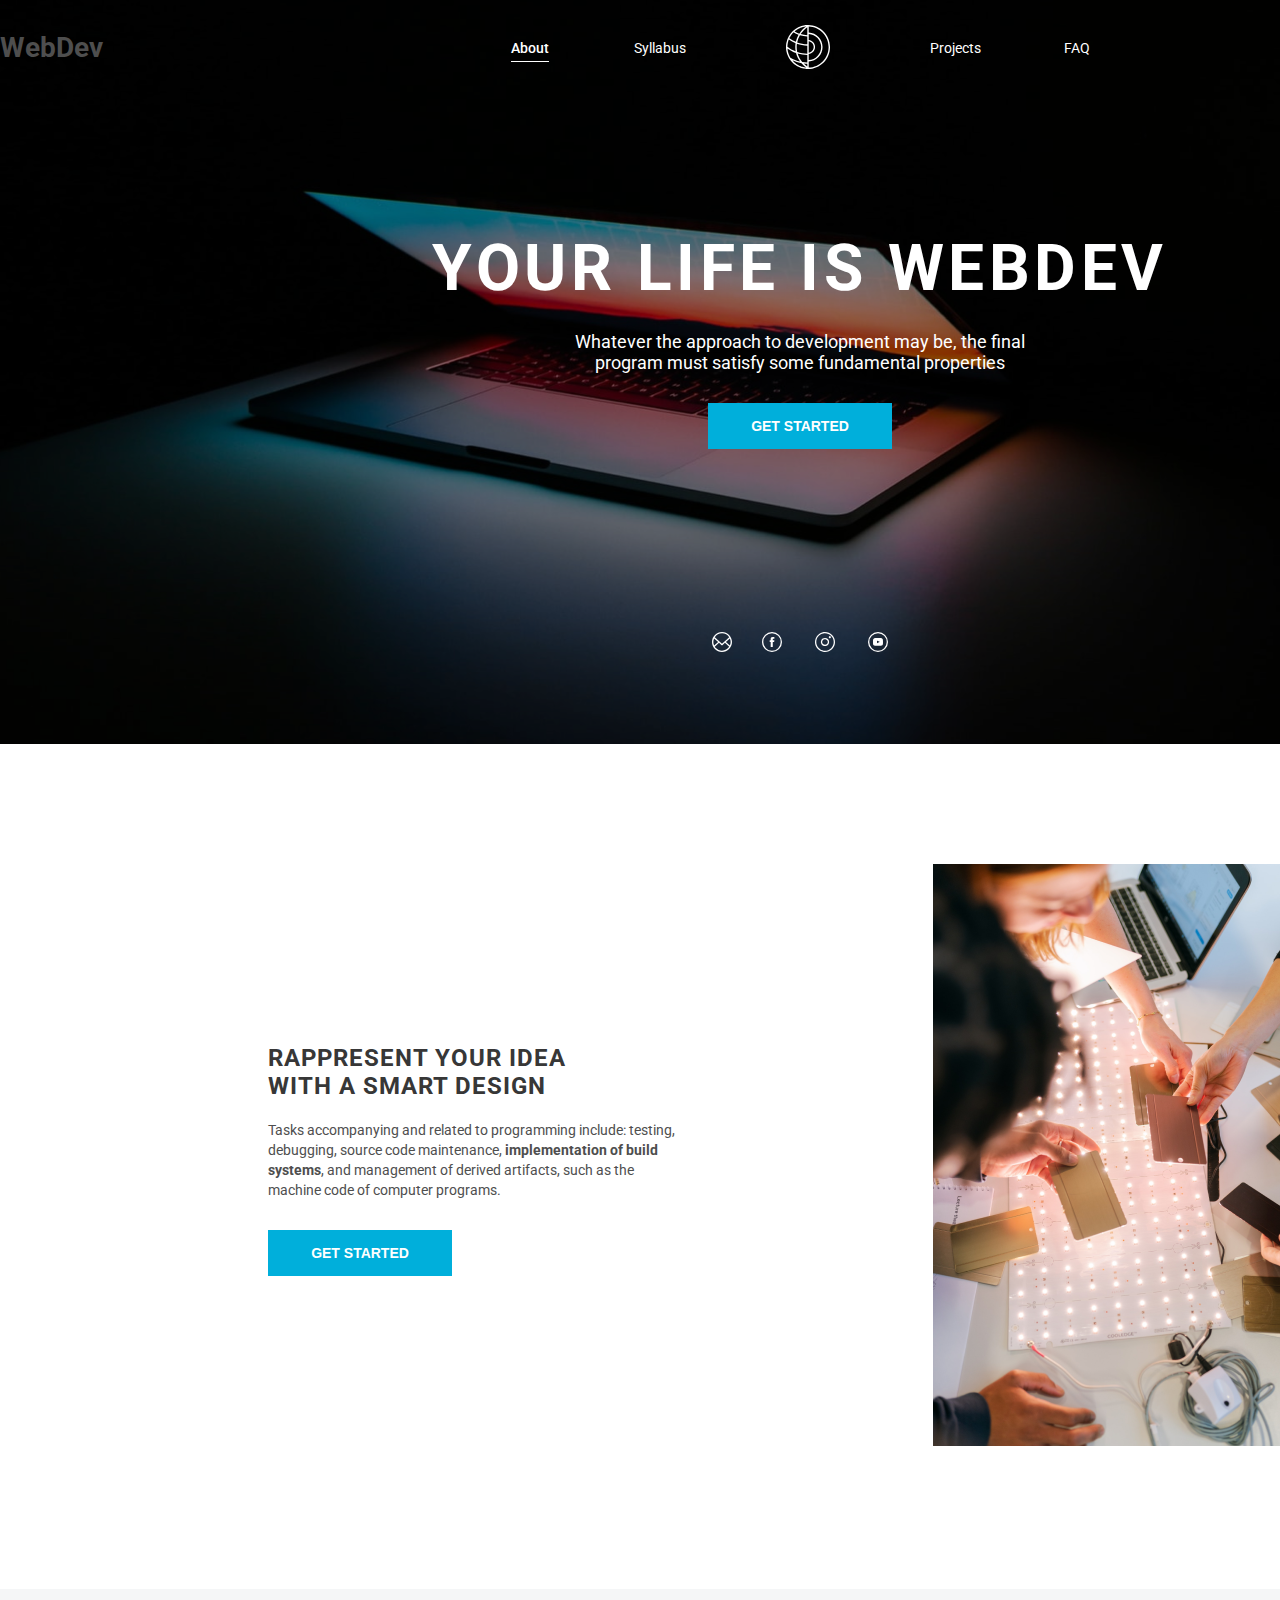
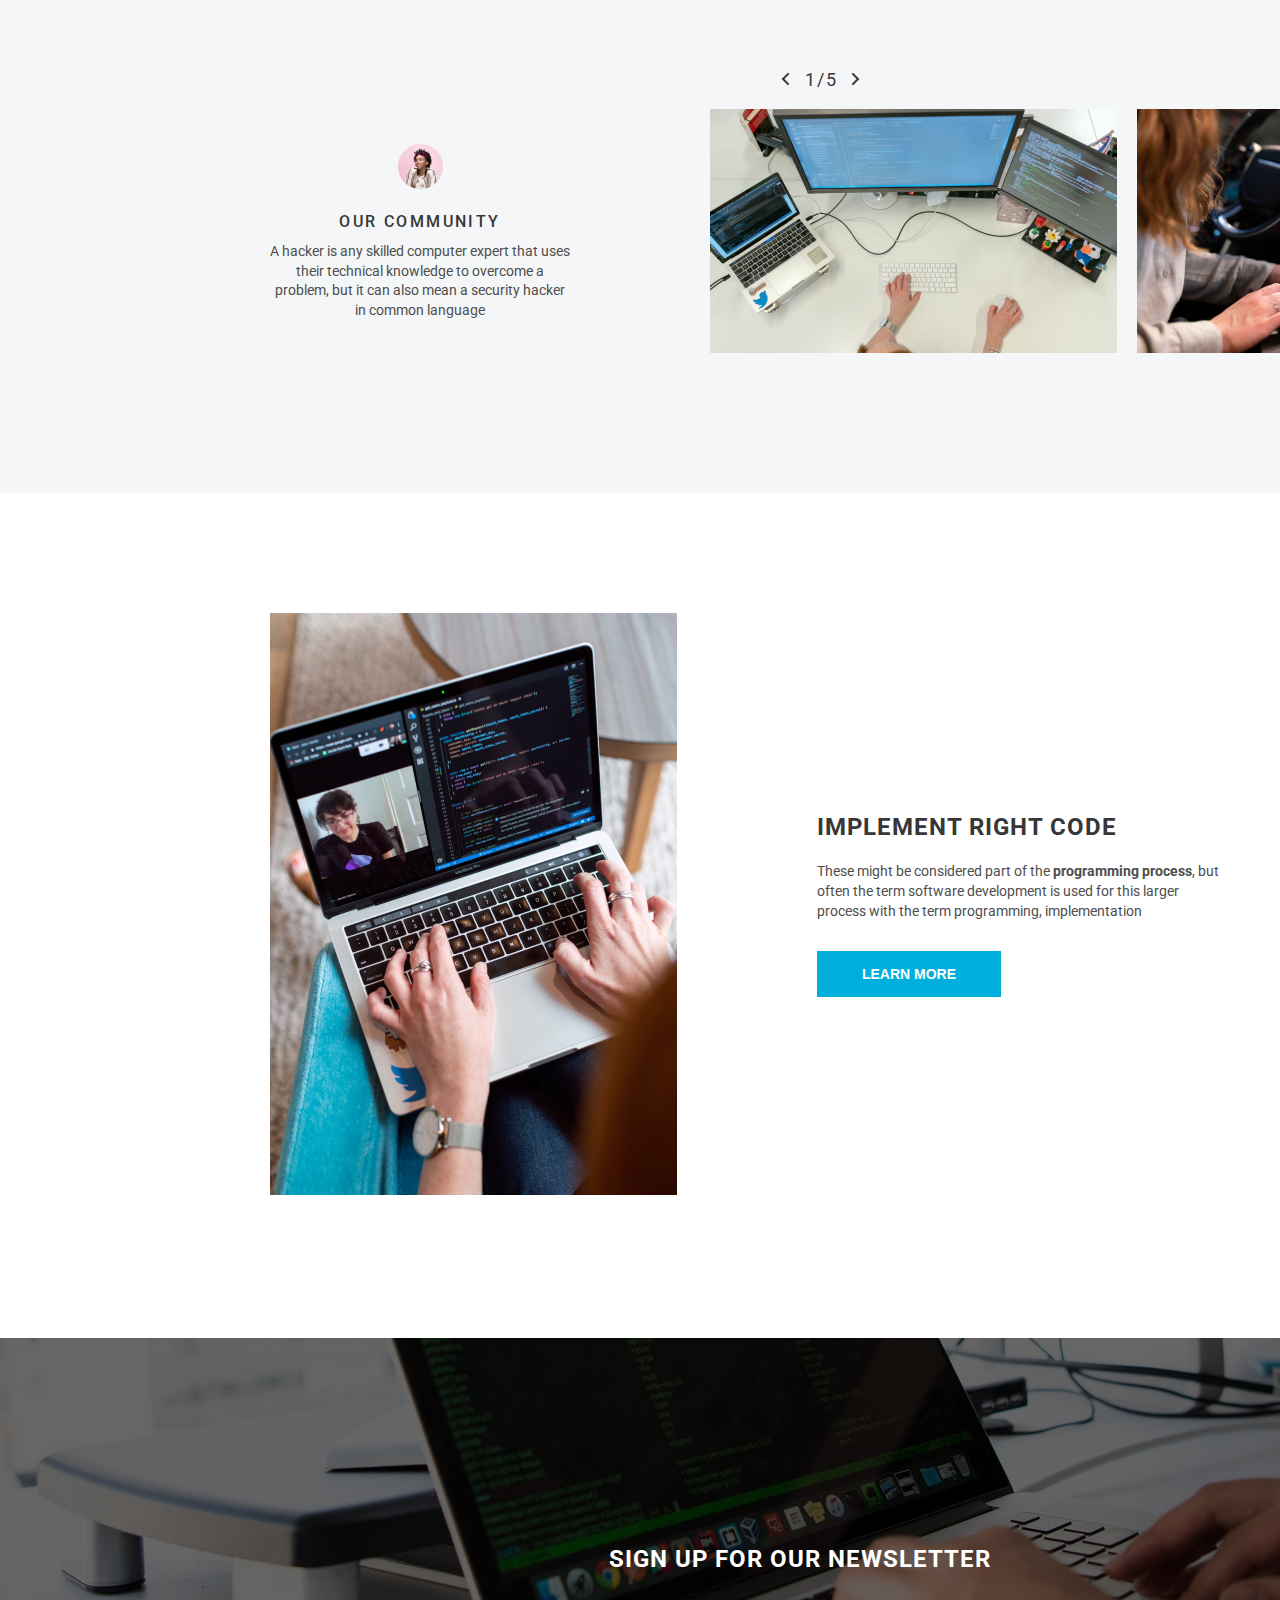
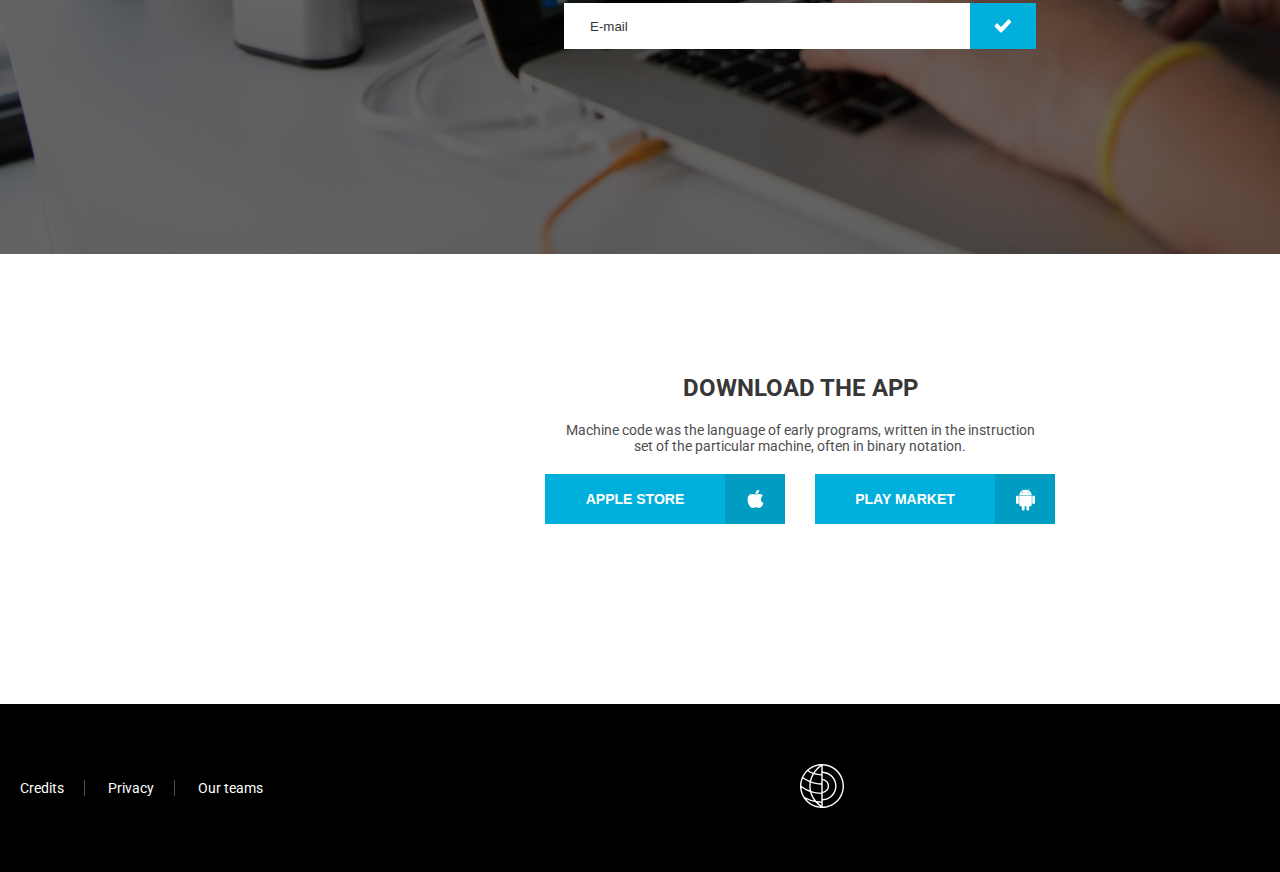
==== index.html @ 20067488 "first commit" ====
<!DOCTYPE html>
<html lang="en">
<head>
    <meta charset="UTF-8">
    <meta name="viewport" content="width=device-width, initial-scale=1.0">
    <link rel="stylesheet" href="style.css">
    <link href="https://fonts.googleapis.com/css2?family=Roboto:wght@400;500;700&display=swap" rel="stylesheet">
    <title>Your life is WebDev</title>
</head>
<body>
    <div class="firstBlock">
        <div class="container">               
        <header class="header">
            <h1 class="webdev">WebDev</h1>
            <nav class="header_nav">
                     <a class="header_nav-active" href="#">About</a>
                     <a href="#">Syllabus</a>
                      <svg class="logo" width="44" height="45" viewBox="0 0 44 45" fill="none" xmlns="http://www.w3.org/2000/svg">
                        <path id="logo" d="M22.1556 0.000771469L21.9974 0C21.2417 0 20.493 0.0393656 19.7566 0.114239C19.4147 0.148974 19.0758 0.193745 18.74 0.243918C18.7184 0.246234 18.6953 0.248549 18.6736 0.252409C9.63014 1.62947 2.38283 8.53482 0.487836 17.4008C0.483977 17.4193 0.478575 17.4371 0.475487 17.4548C0.414507 17.7443 0.362019 18.0368 0.311846 18.3301C0.299495 18.4042 0.284057 18.4776 0.272479 18.5532C0.233112 18.7995 0.202237 19.0488 0.172133 19.2981C0.156695 19.4208 0.138169 19.542 0.125047 19.6655C0.10189 19.8801 0.0872247 20.0978 0.0710149 20.3139C0.0586646 20.4722 0.043998 20.6296 0.0347353 20.7879C0.0231569 20.9855 0.0208415 21.1846 0.0154382 21.3822C0.0115788 21.5366 0.00154379 21.6902 0 21.8453C0 21.87 0.00154441 21.8947 0.00154441 21.921C0.00154441 21.9472 0 21.9743 0 22.0013C0 22.0707 0.00694721 22.1379 0.00771911 22.2074C0.0108067 22.5972 0.0239299 22.9847 0.0486305 23.3698C0.0571214 23.5011 0.0648402 23.6323 0.0756467 23.7627C0.10961 24.1888 0.153608 24.6134 0.212272 25.0325C0.216903 25.0695 0.219991 25.1074 0.225394 25.1452C0.291777 25.6083 0.376684 26.0653 0.470855 26.5192C0.492468 26.6203 0.516396 26.7199 0.538781 26.8202C0.62369 27.2015 0.719405 27.579 0.825154 27.9533C0.846767 28.0321 0.866836 28.11 0.889221 28.1872C1.02353 28.6419 1.16865 29.0896 1.32997 29.5303C1.33769 29.5512 1.34618 29.5712 1.35313 29.5921C1.50751 30.0104 1.67655 30.4211 1.85486 30.8271C1.88419 30.8943 1.91352 30.9622 1.9444 31.0286C2.33266 31.8877 2.77341 32.7182 3.26511 33.5156C3.27514 33.5318 3.28286 33.548 3.29213 33.5642C3.29135 33.5882 3.2983 33.6129 3.29676 33.6383C3.32377 33.6792 3.35156 33.7186 3.37549 33.7618C3.39865 33.7765 3.42335 33.7888 3.4465 33.8027C4.17749 34.9475 5.01113 36.0212 5.93509 37.0092C5.94126 37.0161 5.94744 37.0223 5.95361 37.0285C6.87217 38.0096 7.88026 38.9088 8.96477 39.7093C8.98098 39.7216 8.99642 39.7317 9.01262 39.744C9.34608 39.9879 9.68726 40.2234 10.0346 40.4503C10.0748 40.4758 10.1133 40.5012 10.1527 40.5267C10.8968 41.0037 11.6695 41.4406 12.4707 41.8273C12.4861 41.8351 12.5008 41.8412 12.5162 41.8482C12.8806 42.0234 13.2503 42.1863 13.6255 42.3414C13.7096 42.3762 13.7945 42.4094 13.8779 42.4433C14.2052 42.5738 14.5371 42.6957 14.8713 42.8115C14.9516 42.8401 15.0318 42.8694 15.1137 42.8956C15.9296 43.1658 16.7663 43.3881 17.62 43.561C17.7304 43.5834 17.8408 43.6027 17.9519 43.6228C18.2692 43.6814 18.588 43.7347 18.9106 43.7802C19.0403 43.798 19.17 43.8173 19.3004 43.8327C19.6447 43.8752 19.9913 43.9084 20.3394 43.9346C20.4305 43.9416 20.5208 43.9516 20.6119 43.957C21.0202 43.9825 21.4316 43.9995 21.8453 44.0025L22.0036 44.0033C34.0467 44.0033 43.9138 34.2041 43.9995 22.1587C44.0844 10.0253 34.2859 0.0872235 22.1556 0.000771469ZM20.0654 42.4997C19.7612 42.4711 19.4594 42.4348 19.1592 42.3931C19.119 42.3877 19.0797 42.3823 19.0403 42.3769C18.7393 42.3337 18.4413 42.2828 18.1449 42.2272C18.1078 42.2195 18.07 42.2133 18.0322 42.2063C17.735 42.1477 17.4402 42.0828 17.1476 42.0111C17.1129 42.0026 17.0774 41.9948 17.0411 41.9864C16.747 41.913 16.4568 41.8343 16.1673 41.7478C16.1357 41.7378 16.1025 41.7293 16.0708 41.7201C15.7806 41.6321 15.4934 41.5387 15.2078 41.4383C15.1785 41.4275 15.1484 41.4182 15.1191 41.4074C14.8327 41.3048 14.5494 41.1975 14.2684 41.0832C14.2422 41.0717 14.216 41.0616 14.1889 41.0508C13.9064 40.935 13.627 40.8115 13.3514 40.6834C13.3283 40.6726 13.3036 40.6626 13.2804 40.651C13.0025 40.5205 12.7277 40.3839 12.4576 40.2419C12.4375 40.2311 12.4167 40.221 12.3974 40.211C12.1241 40.0659 11.8555 39.9154 11.59 39.7594C11.573 39.7486 11.5545 39.7394 11.5367 39.7278C11.2704 39.5703 11.008 39.4067 10.7494 39.2369C10.7332 39.2261 10.7177 39.2176 10.7015 39.2068C10.4429 39.0354 10.1867 38.8586 9.93504 38.6757C9.92192 38.6657 9.90879 38.6572 9.89567 38.6471C9.64326 38.4634 9.39626 38.2736 9.15234 38.079C9.13922 38.069 9.12841 38.0597 9.11606 38.0505C8.87291 37.8544 8.63363 37.6529 8.39974 37.4469C8.38739 37.436 8.37658 37.4276 8.36501 37.4167C8.13189 37.2099 7.90264 36.9984 7.67957 36.7815C7.66722 36.7699 7.65641 36.7599 7.64406 36.7483C7.42252 36.5322 7.20485 36.3099 6.99181 36.0837C6.97946 36.0713 6.96865 36.0582 6.95553 36.0459C6.74635 35.8205 6.54025 35.5905 6.33956 35.3558C6.33261 35.3473 6.32566 35.3396 6.31949 35.3319C9.18476 36.6973 12.2739 37.7008 15.5212 38.2789C16.8558 39.8088 18.3834 41.2268 20.1032 42.5028C20.0908 42.502 20.0785 42.5012 20.0654 42.4997ZM4.40983 32.6951C4.0069 32.0351 3.63948 31.3504 3.31219 30.6442C3.2929 30.6032 3.27514 30.5616 3.25662 30.5199C3.11382 30.2088 2.98028 29.8923 2.85292 29.5712C2.82822 29.5087 2.80429 29.4446 2.77882 29.3813C2.65686 29.0633 2.54107 28.7422 2.43532 28.4165C2.42066 28.3709 2.40522 28.3262 2.38978 28.2799C1.89654 26.7392 1.57775 25.1197 1.46197 23.4455C1.46119 23.4385 1.46119 23.4316 1.46042 23.4254C4.04781 25.3088 6.93006 26.8488 10.0315 27.9665C10.8181 31.0409 12.2083 33.9448 14.1449 36.5692C10.6714 35.7796 7.40863 34.4766 4.44765 32.7561C4.4353 32.7344 4.42295 32.7151 4.40983 32.6951ZM1.81086 17.9542C1.85872 17.718 1.91198 17.4841 1.96678 17.251C1.98685 17.1684 2.00538 17.0843 2.02545 17.0025C2.07639 16.801 2.13197 16.6011 2.18755 16.4027C2.22074 16.2877 2.25316 16.1727 2.28866 16.0585C2.34038 15.884 2.39596 15.7119 2.4523 15.5398C2.50016 15.397 2.54956 15.2549 2.59974 15.1129C2.65145 14.967 2.70471 14.8219 2.75952 14.6775C2.77727 14.6289 2.79888 14.5818 2.81664 14.534C4.883 16.0322 7.15005 17.2943 9.57379 18.2792C9.38313 19.5011 9.2743 20.7423 9.2743 22.0013C9.2743 23.4679 9.41633 24.9129 9.67491 26.3293C6.66607 25.1521 3.88571 23.5597 1.41411 21.6277C1.43572 20.3973 1.56772 19.1947 1.79697 18.026C1.8016 18.0021 1.80546 17.9782 1.81086 17.9542ZM3.45268 13.0712C3.65106 12.6614 3.86719 12.26 4.09103 11.8655C4.18057 11.7073 4.27089 11.5498 4.36506 11.3947C4.58505 11.0304 4.81584 10.6737 5.05667 10.3248C5.174 10.1543 5.29673 9.98675 5.41946 9.8208C5.66184 9.4912 5.91116 9.167 6.17283 8.85362C6.31023 8.68843 6.45226 8.53019 6.59428 8.37041C6.80347 8.13421 7.01728 7.90419 7.2365 7.67879C7.33762 7.57459 7.43642 7.46961 7.53908 7.36849C9.09367 8.36809 10.7702 9.211 12.5409 9.87483C11.2766 12.0701 10.3696 14.4213 9.83546 16.8697C7.51824 15.9033 5.35462 14.6714 3.38707 13.214C3.41022 13.1662 3.42952 13.1176 3.45268 13.0712ZM8.83432 6.19213C9.09985 5.97136 9.36924 5.75523 9.64712 5.54682C9.80613 5.42641 9.96977 5.3114 10.1326 5.19561C10.3704 5.02734 10.6097 4.8637 10.8551 4.70469C10.9979 4.61283 11.1407 4.51943 11.2858 4.43067C11.6332 4.2184 11.9852 4.01539 12.3457 3.82319C12.4699 3.7568 12.5973 3.69428 12.7223 3.63021C13.0481 3.46503 13.3777 3.30756 13.7127 3.15936C13.7991 3.12076 13.8848 3.07908 13.972 3.0428C14.3912 2.8645 14.818 2.7024 15.2503 2.55111C15.3421 2.51869 15.4348 2.48781 15.5282 2.45693C16.4606 2.14741 17.4216 1.89963 18.4081 1.72595C18.4537 1.71823 18.4984 1.70974 18.5447 1.70202C19.0588 1.6148 19.5791 1.54379 20.1047 1.49593C17.3352 3.55225 15.045 5.97059 13.2959 8.64675C11.6425 8.04853 10.0786 7.28435 8.6205 6.37738C8.69229 6.31563 8.76253 6.25311 8.83432 6.19213ZM22.7292 16.3688C25.5188 16.7292 27.6824 19.1144 27.6824 21.9997C27.6824 24.8851 25.5188 27.2702 22.7292 27.6307V16.3688ZM16.2522 36.976C14.1156 34.428 12.5618 31.5619 11.644 28.5052C14.6953 29.4392 17.9365 29.9657 21.2981 30.0313V37.4345C19.5814 37.4005 17.8963 37.2462 16.2522 36.976ZM21.2981 38.8393V41.6243C20.0067 40.6942 18.8211 39.6838 17.7474 38.6031C18.9145 38.7382 20.0986 38.817 21.2981 38.8393ZM11.2226 26.8897C10.8698 25.2973 10.6791 23.6639 10.6791 22.0005C10.6791 20.916 10.7617 19.8446 10.9138 18.7887C14.1565 19.9419 17.6517 20.6018 21.2981 20.6775V28.6272C17.7713 28.5554 14.385 27.9487 11.2226 26.8897ZM11.1585 17.3846C11.6733 14.913 12.6027 12.5479 13.9041 10.3465C16.2391 11.079 18.7223 11.5012 21.2981 11.5676V19.2726C17.7319 19.1962 14.3186 18.5347 11.1585 17.3846ZM14.6845 9.11143C16.3912 6.58425 18.6157 4.30485 21.2973 2.37357V10.1504C19.0009 10.0879 16.781 9.73512 14.6845 9.11143ZM22.7292 29.0487C26.2953 28.6828 29.0865 25.6608 29.0865 21.9997C29.0865 18.3386 26.2953 15.3167 22.7292 14.9508V8.88835C29.6415 9.27044 35.1528 14.994 35.1528 22.0005C35.1528 29.0062 29.6415 34.7298 22.7292 35.1119V29.0487ZM22.7292 42.5769V36.5129C30.4157 36.1292 36.5569 29.7796 36.5569 22.0005C36.5569 14.2198 30.4157 7.86945 22.7292 7.48582V1.42337C33.8136 1.81318 42.6733 10.9848 42.5946 22.1456C42.5166 33.1775 33.6715 42.1917 22.7292 42.5769Z" fill="white"/>
                        </svg>
                     <a href="#">Projects</a>
                     <a href="#">FAQ</a>               
            </nav>
        </header>
        <div class="yourLife">
            <h1 class="moto">your life is WebDev</h1>
            <p class="moto_text">Whatever the approach to development may be, the final program must satisfy some fundamental properties</p>
            <button class="main_btn">get started</button>
            <div class="socials">
                <a href="#"><svg width="20" height="20" viewBox="0 0 20 20"  xmlns="http://www.w3.org/2000/svg">
                    <path id="mail" d="M9.99781 0C4.51913 0 0.035774 4.45778 0.000227016 9.93778C-0.0175465 12.6089 1.00887 15.1289 2.88397 17.0267C4.75908 18.9289 7.26514 19.9822 9.9356 20C9.9356 20 9.99781 20 10.0023 20C15.4809 20 19.9643 15.5422 19.9998 10.0622C20.0309 4.55111 15.5742 0.0355556 9.99781 0ZM17.8537 13.6089L13.8858 10L17.8581 6.39111C18.3736 7.50667 18.6579 8.74667 18.6491 10.0533C18.6402 11.32 18.3558 12.5244 17.8537 13.6089ZM10.0511 1.34667C13.0415 1.36444 15.672 2.90667 17.2138 5.23111L9.99781 11.7911L7.50064 9.52L2.79066 5.24C4.3414 2.89778 7.01187 1.34667 10.0511 1.34667ZM2.14193 6.39111L6.10986 10L2.13304 13.6133C1.60873 12.48 1.33768 11.2311 1.34657 9.94667C1.35546 8.68 1.63983 7.47556 2.14193 6.39111ZM9.99781 18.6533H9.94005C7.62949 18.64 5.46557 17.7244 3.8393 16.08C3.4394 15.6756 3.08393 15.2356 2.77289 14.7689L7.06519 10.8711L9.56236 13.1378C9.68678 13.2489 9.84229 13.3067 9.99781 13.3067C10.1533 13.3067 10.3088 13.2489 10.4333 13.1378L12.9304 10.8711L17.2138 14.7644C15.6587 17.1022 13.0015 18.6533 9.99781 18.6533Z" fill="white"/>
                    </svg>                    
                <a href="#"><svg  width="20" height="20" viewBox="0 0 20 20" fill="none" xmlns="http://www.w3.org/2000/svg">
                    <path id ="facebook" d="M8.6955 6.937V8.314H7.6875V9.997H8.6955V15H10.7675V9.997H12.1575C12.1575 9.997 12.2885 9.19 12.3515 8.307H10.7755V7.157C10.7755 6.984 11.0015 6.753 11.2255 6.753H12.3535V5H10.8185C8.6445 5 8.6955 6.685 8.6955 6.937Z" fill="white"/>
                    <circle cx="10" cy="10" r="9.35" stroke="white" stroke-width="1.3"/>
                    </svg></a>
                <a href="#"><svg width="20" height="20" viewBox="0 0 20 20" fill="none" xmlns="http://www.w3.org/2000/svg">
                    <path id="instagram" d="M15.5787 4.42128C15.7785 4.62103 15.8907 4.89196 15.8907 5.17447C15.8907 5.45697 15.7785 5.7279 15.5787 5.92766C15.379 6.12742 15.108 6.23964 14.8255 6.23964C14.543 6.23964 14.2721 6.12742 14.0723 5.92766C14.0248 5.87675 13.9808 5.82273 13.9404 5.76596C13.9011 5.70726 13.8683 5.64448 13.8426 5.57872C13.8163 5.51559 13.7963 5.45003 13.783 5.38298C13.7767 5.31361 13.7767 5.24383 13.783 5.17447C13.7848 4.89258 13.8962 4.62246 14.0936 4.42128C14.1436 4.37274 14.1977 4.3286 14.2553 4.28936C14.3711 4.21159 14.5013 4.15804 14.6383 4.13191C14.8068 4.10123 14.9801 4.1115 15.1438 4.16185C15.3075 4.21221 15.4566 4.30119 15.5787 4.42128ZM14.1149 10C14.1149 10.8138 13.8736 11.6094 13.4214 12.2861C12.9693 12.9628 12.3266 13.4902 11.5747 13.8017C10.8228 14.1131 9.99544 14.1946 9.19723 14.0358C8.39902 13.877 7.66581 13.4851 7.09033 12.9097C6.51486 12.3342 6.12295 11.601 5.96418 10.8028C5.8054 10.0046 5.88689 9.17719 6.19834 8.4253C6.50978 7.6734 7.0372 7.03074 7.71389 6.57859C8.39058 6.12644 9.18615 5.8851 10 5.8851C11.091 5.88623 12.137 6.32013 12.9084 7.09157C13.6799 7.86302 14.1138 8.90901 14.1149 10ZM12.8383 10C12.8383 9.43863 12.6718 8.88988 12.36 8.42312C12.0481 7.95637 11.6048 7.59258 11.0862 7.37775C10.5675 7.16293 9.99685 7.10672 9.44628 7.21624C8.8957 7.32575 8.38997 7.59608 7.99302 7.99302C7.59608 8.38996 7.32576 8.8957 7.21624 9.44627C7.10673 9.99685 7.16293 10.5675 7.37776 11.0862C7.59258 11.6048 7.95637 12.0481 8.42313 12.36C8.88988 12.6718 9.43864 12.8383 10 12.8383C10.7528 12.8383 11.4747 12.5393 12.007 12.007C12.5393 11.4747 12.8383 10.7528 12.8383 10ZM20 10C20 11.9778 19.4135 13.9112 18.3147 15.5557C17.2159 17.2002 15.6541 18.4819 13.8268 19.2388C11.9996 19.9957 9.98891 20.1937 8.0491 19.8078C6.10929 19.422 4.32746 18.4696 2.92894 17.0711C1.53041 15.6725 0.578004 13.8907 0.192152 11.9509C-0.1937 10.0111 0.00433284 8.00042 0.761209 6.17316C1.51809 4.3459 2.79981 2.78412 4.4443 1.6853C6.08879 0.58649 8.02219 0 10 0C12.6515 0.0022537 15.1937 1.05655 17.0686 2.93142C18.9435 4.8063 19.9977 7.34852 20 10ZM18.7234 10C18.7234 8.27467 18.2118 6.58809 17.2532 5.15353C16.2947 3.71898 14.9323 2.60088 13.3383 1.94062C11.7443 1.28037 9.99032 1.10762 8.29815 1.44421C6.60598 1.78081 5.05161 2.61163 3.83162 3.83162C2.61164 5.05161 1.78081 6.60597 1.44422 8.29815C1.10762 9.99032 1.28038 11.7443 1.94063 13.3383C2.60088 14.9323 3.71898 16.2947 5.15354 17.2532C6.5881 18.2118 8.27468 18.7234 10 18.7234C12.3126 18.72 14.5294 17.7999 16.1646 16.1646C17.7999 14.5294 18.72 12.3126 18.7234 10Z" fill="white"/>
                    </svg></a>
                <a href="#"><svg width="20" height="20" viewBox="0 0 20 20" fill="none" xmlns="http://www.w3.org/2000/svg">
                    <circle cx="10" cy="10" r="9.35" stroke="white" stroke-width="1.3"/>
                    <path id="youtube" d="M11.603 9.733L9.357 8.685C9.161 8.594 9 8.696 9 8.913V10.887C9 11.104 9.161 11.206 9.357 11.115L11.602 10.067C11.799 9.975 11.799 9.825 11.603 9.733ZM10 13.8C5.086 13.8 5 13.357 5 9.9C5 6.443 5.086 6 10 6C14.914 6 15 6.443 15 9.9C15 13.357 14.914 13.8 10 13.8Z" fill="white"/>
                    </svg>
                    </a>
            </div>
        </div>       
    </div>
</div> 
    <div class="rappresent">
        <div class="container">
            <div class="rappresent_wrap">
            <div class="rappresent_content">
                <h1 class="rappresent_title main_tittle">Rappresent your idea with
                    a smart Design</h1>
                <p class="rappresent_text main_text">Tasks accompanying and related to programming include: testing, debugging, source code maintenance, <strong>implementation of build systems</strong>, and management of derived artifacts, such as the machine code of computer programs. </p>
            <button class="main_btn">get started</button>
            </div>
            <div class="rappresent_img">
                <img src="/assets/rappresent_img.png" alt="Rappresent img">
            </div>
        </div>
        </div>
    </div>
    <div class="ourCommunity">
        <div class="container">
            <div class="ourCommunity_wrap">
                <div class="left_column">
                <div class="left_column-content">
                <img src="/assets/ourcommunity_client.png" alt="Client">
                <h1 class="ourCommunity_title">our community</h1>
                <p class="ourCommunity_text">A hacker is any skilled computer expert that uses their technical knowledge to overcome a problem, but it can also mean a security hacker in common language</p>
                </div>
                </div>
                <div class="right_column">
                    <div class="nav_items">
                        <a href="#"><svg  width="14" height="14" viewBox="0 0 14 14" fill="none" xmlns="http://www.w3.org/2000/svg">
                            <path  id="prev" d="M7.65685 1.34315L2 7L7.65685 12.6569" stroke="#373737" stroke-width="2"/></svg></a>
                        <p class="one">1</p>
                        <p>/</p>
                        <p class="five">5</p>
                        <a href="#"><svg width="14" height="14" viewBox="0 0 14 14" fill="none" xmlns="http://www.w3.org/2000/svg">
                            <path id="next" d="M6.34315 1.34315L12 7L6.34315 12.6569" stroke="#373737" stroke-width="2"/>
                            </svg></a>
                    </div>
                    <div class="slider_items">
                        <img src="/assets/slider-item1.png" alt="">
                        <img src="/assets/slider-item2.png" alt="">
                        <img src="/assets/slider-item3.png" alt="">
                    </div>
                </div>
            </div>
        </div>
    </div>
    <div class="implement">
        <div class="container">
            <div class="implement_wrap">
                <div class="implement_img">
                    <img src="/assets/implement_img.png" alt="Implement img">
                </div>
                <div class="implement_content">
                    <h1 class="implement_title main_tittle">Implement right Code</h1>
                    <p class="implement_text main_text">These might be considered part of the <strong>programming process</strong>, but often the term software development is used for this larger process with the term programming, implementation</p>
                <button class="main_btn">Learn more</button>
                </div>
            </div>
        </div>
    </div>
    <div class="singUp">
        <div class="container">
            <div class="form">
                <h1 class="form_title">sign up for our newsletter</h1>
                <div class="input_wrap">
                <input class="form_input" type="email" name="" placeholder="E-mail">
                <button class="form_submit"></button>
                </div>
            </div>
        </div>
    </div>
    <div class="download">
        <div class="container">
            <div class="download_wrap">
                <h1 class="download_title">Download the App</h1>
                <p class="download_text">Machine code was the language of early programs, written in the instruction set of the particular machine, often in binary notation.</p>
            <div class="download_btns">
                <div class="appstore">
                    <button class="btn_download">apple store</button>
                    <button class="btn_appstore-icon"></button>
                </div>
                <div class="playmarket">
                    <button class="btn_download">Play Market</button>
                    <button class="btn_playmarket-icon"></button>
                </div>
            </div>
            </div>
        </div>
    </div>
    <footer class="footer">
        <div class="container">
            <div class="footer_wrap">
            <div class="footer_nav">
                <a href="#">Credits</a>
                <a href="#">Privacy</a>
                <a href="#">Our teams</a>
            </div>
            <a href="#"><svg class="logo_footer" width="44" height="45" viewBox="0 0 44 45" fill="none" xmlns="http://www.w3.org/2000/svg">
                <path id="logo" d="M22.1556 0.000771469L21.9974 0C21.2417 0 20.493 0.0393656 19.7566 0.114239C19.4147 0.148974 19.0758 0.193745 18.74 0.243918C18.7184 0.246234 18.6953 0.248549 18.6736 0.252409C9.63014 1.62947 2.38283 8.53482 0.487836 17.4008C0.483977 17.4193 0.478575 17.4371 0.475487 17.4548C0.414507 17.7443 0.362019 18.0368 0.311846 18.3301C0.299495 18.4042 0.284057 18.4776 0.272479 18.5532C0.233112 18.7995 0.202237 19.0488 0.172133 19.2981C0.156695 19.4208 0.138169 19.542 0.125047 19.6655C0.10189 19.8801 0.0872247 20.0978 0.0710149 20.3139C0.0586646 20.4722 0.043998 20.6296 0.0347353 20.7879C0.0231569 20.9855 0.0208415 21.1846 0.0154382 21.3822C0.0115788 21.5366 0.00154379 21.6902 0 21.8453C0 21.87 0.00154441 21.8947 0.00154441 21.921C0.00154441 21.9472 0 21.9743 0 22.0013C0 22.0707 0.00694721 22.1379 0.00771911 22.2074C0.0108067 22.5972 0.0239299 22.9847 0.0486305 23.3698C0.0571214 23.5011 0.0648402 23.6323 0.0756467 23.7627C0.10961 24.1888 0.153608 24.6134 0.212272 25.0325C0.216903 25.0695 0.219991 25.1074 0.225394 25.1452C0.291777 25.6083 0.376684 26.0653 0.470855 26.5192C0.492468 26.6203 0.516396 26.7199 0.538781 26.8202C0.62369 27.2015 0.719405 27.579 0.825154 27.9533C0.846767 28.0321 0.866836 28.11 0.889221 28.1872C1.02353 28.6419 1.16865 29.0896 1.32997 29.5303C1.33769 29.5512 1.34618 29.5712 1.35313 29.5921C1.50751 30.0104 1.67655 30.4211 1.85486 30.8271C1.88419 30.8943 1.91352 30.9622 1.9444 31.0286C2.33266 31.8877 2.77341 32.7182 3.26511 33.5156C3.27514 33.5318 3.28286 33.548 3.29213 33.5642C3.29135 33.5882 3.2983 33.6129 3.29676 33.6383C3.32377 33.6792 3.35156 33.7186 3.37549 33.7618C3.39865 33.7765 3.42335 33.7888 3.4465 33.8027C4.17749 34.9475 5.01113 36.0212 5.93509 37.0092C5.94126 37.0161 5.94744 37.0223 5.95361 37.0285C6.87217 38.0096 7.88026 38.9088 8.96477 39.7093C8.98098 39.7216 8.99642 39.7317 9.01262 39.744C9.34608 39.9879 9.68726 40.2234 10.0346 40.4503C10.0748 40.4758 10.1133 40.5012 10.1527 40.5267C10.8968 41.0037 11.6695 41.4406 12.4707 41.8273C12.4861 41.8351 12.5008 41.8412 12.5162 41.8482C12.8806 42.0234 13.2503 42.1863 13.6255 42.3414C13.7096 42.3762 13.7945 42.4094 13.8779 42.4433C14.2052 42.5738 14.5371 42.6957 14.8713 42.8115C14.9516 42.8401 15.0318 42.8694 15.1137 42.8956C15.9296 43.1658 16.7663 43.3881 17.62 43.561C17.7304 43.5834 17.8408 43.6027 17.9519 43.6228C18.2692 43.6814 18.588 43.7347 18.9106 43.7802C19.0403 43.798 19.17 43.8173 19.3004 43.8327C19.6447 43.8752 19.9913 43.9084 20.3394 43.9346C20.4305 43.9416 20.5208 43.9516 20.6119 43.957C21.0202 43.9825 21.4316 43.9995 21.8453 44.0025L22.0036 44.0033C34.0467 44.0033 43.9138 34.2041 43.9995 22.1587C44.0844 10.0253 34.2859 0.0872235 22.1556 0.000771469ZM20.0654 42.4997C19.7612 42.4711 19.4594 42.4348 19.1592 42.3931C19.119 42.3877 19.0797 42.3823 19.0403 42.3769C18.7393 42.3337 18.4413 42.2828 18.1449 42.2272C18.1078 42.2195 18.07 42.2133 18.0322 42.2063C17.735 42.1477 17.4402 42.0828 17.1476 42.0111C17.1129 42.0026 17.0774 41.9948 17.0411 41.9864C16.747 41.913 16.4568 41.8343 16.1673 41.7478C16.1357 41.7378 16.1025 41.7293 16.0708 41.7201C15.7806 41.6321 15.4934 41.5387 15.2078 41.4383C15.1785 41.4275 15.1484 41.4182 15.1191 41.4074C14.8327 41.3048 14.5494 41.1975 14.2684 41.0832C14.2422 41.0717 14.216 41.0616 14.1889 41.0508C13.9064 40.935 13.627 40.8115 13.3514 40.6834C13.3283 40.6726 13.3036 40.6626 13.2804 40.651C13.0025 40.5205 12.7277 40.3839 12.4576 40.2419C12.4375 40.2311 12.4167 40.221 12.3974 40.211C12.1241 40.0659 11.8555 39.9154 11.59 39.7594C11.573 39.7486 11.5545 39.7394 11.5367 39.7278C11.2704 39.5703 11.008 39.4067 10.7494 39.2369C10.7332 39.2261 10.7177 39.2176 10.7015 39.2068C10.4429 39.0354 10.1867 38.8586 9.93504 38.6757C9.92192 38.6657 9.90879 38.6572 9.89567 38.6471C9.64326 38.4634 9.39626 38.2736 9.15234 38.079C9.13922 38.069 9.12841 38.0597 9.11606 38.0505C8.87291 37.8544 8.63363 37.6529 8.39974 37.4469C8.38739 37.436 8.37658 37.4276 8.36501 37.4167C8.13189 37.2099 7.90264 36.9984 7.67957 36.7815C7.66722 36.7699 7.65641 36.7599 7.64406 36.7483C7.42252 36.5322 7.20485 36.3099 6.99181 36.0837C6.97946 36.0713 6.96865 36.0582 6.95553 36.0459C6.74635 35.8205 6.54025 35.5905 6.33956 35.3558C6.33261 35.3473 6.32566 35.3396 6.31949 35.3319C9.18476 36.6973 12.2739 37.7008 15.5212 38.2789C16.8558 39.8088 18.3834 41.2268 20.1032 42.5028C20.0908 42.502 20.0785 42.5012 20.0654 42.4997ZM4.40983 32.6951C4.0069 32.0351 3.63948 31.3504 3.31219 30.6442C3.2929 30.6032 3.27514 30.5616 3.25662 30.5199C3.11382 30.2088 2.98028 29.8923 2.85292 29.5712C2.82822 29.5087 2.80429 29.4446 2.77882 29.3813C2.65686 29.0633 2.54107 28.7422 2.43532 28.4165C2.42066 28.3709 2.40522 28.3262 2.38978 28.2799C1.89654 26.7392 1.57775 25.1197 1.46197 23.4455C1.46119 23.4385 1.46119 23.4316 1.46042 23.4254C4.04781 25.3088 6.93006 26.8488 10.0315 27.9665C10.8181 31.0409 12.2083 33.9448 14.1449 36.5692C10.6714 35.7796 7.40863 34.4766 4.44765 32.7561C4.4353 32.7344 4.42295 32.7151 4.40983 32.6951ZM1.81086 17.9542C1.85872 17.718 1.91198 17.4841 1.96678 17.251C1.98685 17.1684 2.00538 17.0843 2.02545 17.0025C2.07639 16.801 2.13197 16.6011 2.18755 16.4027C2.22074 16.2877 2.25316 16.1727 2.28866 16.0585C2.34038 15.884 2.39596 15.7119 2.4523 15.5398C2.50016 15.397 2.54956 15.2549 2.59974 15.1129C2.65145 14.967 2.70471 14.8219 2.75952 14.6775C2.77727 14.6289 2.79888 14.5818 2.81664 14.534C4.883 16.0322 7.15005 17.2943 9.57379 18.2792C9.38313 19.5011 9.2743 20.7423 9.2743 22.0013C9.2743 23.4679 9.41633 24.9129 9.67491 26.3293C6.66607 25.1521 3.88571 23.5597 1.41411 21.6277C1.43572 20.3973 1.56772 19.1947 1.79697 18.026C1.8016 18.0021 1.80546 17.9782 1.81086 17.9542ZM3.45268 13.0712C3.65106 12.6614 3.86719 12.26 4.09103 11.8655C4.18057 11.7073 4.27089 11.5498 4.36506 11.3947C4.58505 11.0304 4.81584 10.6737 5.05667 10.3248C5.174 10.1543 5.29673 9.98675 5.41946 9.8208C5.66184 9.4912 5.91116 9.167 6.17283 8.85362C6.31023 8.68843 6.45226 8.53019 6.59428 8.37041C6.80347 8.13421 7.01728 7.90419 7.2365 7.67879C7.33762 7.57459 7.43642 7.46961 7.53908 7.36849C9.09367 8.36809 10.7702 9.211 12.5409 9.87483C11.2766 12.0701 10.3696 14.4213 9.83546 16.8697C7.51824 15.9033 5.35462 14.6714 3.38707 13.214C3.41022 13.1662 3.42952 13.1176 3.45268 13.0712ZM8.83432 6.19213C9.09985 5.97136 9.36924 5.75523 9.64712 5.54682C9.80613 5.42641 9.96977 5.3114 10.1326 5.19561C10.3704 5.02734 10.6097 4.8637 10.8551 4.70469C10.9979 4.61283 11.1407 4.51943 11.2858 4.43067C11.6332 4.2184 11.9852 4.01539 12.3457 3.82319C12.4699 3.7568 12.5973 3.69428 12.7223 3.63021C13.0481 3.46503 13.3777 3.30756 13.7127 3.15936C13.7991 3.12076 13.8848 3.07908 13.972 3.0428C14.3912 2.8645 14.818 2.7024 15.2503 2.55111C15.3421 2.51869 15.4348 2.48781 15.5282 2.45693C16.4606 2.14741 17.4216 1.89963 18.4081 1.72595C18.4537 1.71823 18.4984 1.70974 18.5447 1.70202C19.0588 1.6148 19.5791 1.54379 20.1047 1.49593C17.3352 3.55225 15.045 5.97059 13.2959 8.64675C11.6425 8.04853 10.0786 7.28435 8.6205 6.37738C8.69229 6.31563 8.76253 6.25311 8.83432 6.19213ZM22.7292 16.3688C25.5188 16.7292 27.6824 19.1144 27.6824 21.9997C27.6824 24.8851 25.5188 27.2702 22.7292 27.6307V16.3688ZM16.2522 36.976C14.1156 34.428 12.5618 31.5619 11.644 28.5052C14.6953 29.4392 17.9365 29.9657 21.2981 30.0313V37.4345C19.5814 37.4005 17.8963 37.2462 16.2522 36.976ZM21.2981 38.8393V41.6243C20.0067 40.6942 18.8211 39.6838 17.7474 38.6031C18.9145 38.7382 20.0986 38.817 21.2981 38.8393ZM11.2226 26.8897C10.8698 25.2973 10.6791 23.6639 10.6791 22.0005C10.6791 20.916 10.7617 19.8446 10.9138 18.7887C14.1565 19.9419 17.6517 20.6018 21.2981 20.6775V28.6272C17.7713 28.5554 14.385 27.9487 11.2226 26.8897ZM11.1585 17.3846C11.6733 14.913 12.6027 12.5479 13.9041 10.3465C16.2391 11.079 18.7223 11.5012 21.2981 11.5676V19.2726C17.7319 19.1962 14.3186 18.5347 11.1585 17.3846ZM14.6845 9.11143C16.3912 6.58425 18.6157 4.30485 21.2973 2.37357V10.1504C19.0009 10.0879 16.781 9.73512 14.6845 9.11143ZM22.7292 29.0487C26.2953 28.6828 29.0865 25.6608 29.0865 21.9997C29.0865 18.3386 26.2953 15.3167 22.7292 14.9508V8.88835C29.6415 9.27044 35.1528 14.994 35.1528 22.0005C35.1528 29.0062 29.6415 34.7298 22.7292 35.1119V29.0487ZM22.7292 42.5769V36.5129C30.4157 36.1292 36.5569 29.7796 36.5569 22.0005C36.5569 14.2198 30.4157 7.86945 22.7292 7.48582V1.42337C33.8136 1.81318 42.6733 10.9848 42.5946 22.1456C42.5166 33.1775 33.6715 42.1917 22.7292 42.5769Z" fill="white"/>
                </svg></a>
            <p class="autor">by TonYem for RSS at 2020</p>
            </div>    
        </div>
    </footer>
</body>
</html>
---- style.css ----
*,
*:before,
*::after{
    box-sizing: border-box;
}
ul{
    margin: 0;
    padding: 0;
}
h1,h2{
    margin: 0;
}
p{
    margin: 0;
}
body{
    margin: 0 auto;
    font-family: 'Roboto', sans-serif;
    color: #4E4E4E;
    font-size: 14px;
}

.container{
    width: 1600px;
    margin: 0 auto;
}
.main_btn{
    width: 184px;
    height: 46px;
    background: #00AFDB;
    border: none;
    color: #FFFFFF;
    text-transform: uppercase;
    font-weight: bold;
    font-size: 14px;
    line-height: 16px;
    outline:none;
}
.main_btn:hover{
    background: #009CC2;
    transition: background 200ms ease-in-out;
}
/* Main style */
.firstBlock{
    color: #FFFFFF;
    height: 744px;
    background: url(/assets/bg-image.png) center no-repeat #000;
}
.header{
 height: 95px;
 display: flex;
 justify-content: center;
 align-items: center;
 position: relative;
}
.webdev{
    position: absolute;
    left: 0;
    color: #4E4E4E;;
}

.header_nav{
    display: flex;
    align-items: center;
}
.header_nav a{
    color: #FFFFFF;
    text-decoration: none;
    position: relative;
}
.header_nav a:hover::after{
    content: "";
    position: absolute;
    display: block;
    width: 100%;
    height: 1px;
    left: 0px;
    top: 21px;
    background: #FFFFFF;
    z-index: 1;
}
.header_nav a:first-child{
    margin-right: 85px;
}
.header_nav a:last-child{
    margin-left: 83px;
}
.logo{
margin: 0 100px 0 100px;

}
#logo{
    transition: 200ms;
    transition-timing-function: ease-in-out;
}
#logo:hover{
    fill:#00AFDB;
}
.header_nav-active{
    font-weight: 500;
    position: relative;
}
.header_nav-active:after{
    content: "";
    position: absolute;
    display: block;
    width: 100%;
    height: 1px;
    left: 0px;
    top: 21px;
    background: #FFFFFF;
    z-index: 1;
}
/* Header close */

.yourLife{
    margin-top: 136px;
    text-align: center;
}
.moto{
    text-transform: uppercase;
    font-weight: 700;
    font-size: 64px;
    letter-spacing: 4.5px;
    margin-bottom: 25px;
}
.moto_text{
    width: 504px;
    font-size: 18px;
    margin: 0 auto;
    margin-bottom: 30px;
}
.socials{
    margin-top: 183px;
}
.socials a{
    margin-right: 30px;
    display: inline-block;
}
.socials a:last-child{
    margin-right: 0;
}
.socials svg:hover #mail,
.socials svg:hover #facebook,
.socials svg:hover #instagram,
.socials svg:hover #youtube{
    fill:#00AFDB;
}
.socials svg #mail,
.socials svg #facebook,
.socials svg #instagram,
.socials svg #youtube{
    transition: 200ms;
    transition-timing-function: ease-in-out;
}
/* 1block*/
.rappresent_wrap{
    display: flex;
    margin-top: 120px;
}
.rappresent_content{
    margin-top: 180px;
    margin-right: 258px;
    margin-left: 268px;
    width: 407px;
}
.main_tittle{
    width: 368px;
    font-weight: bold;
    font-size: 24px;
    line-height: 28px;
    letter-spacing: 1px;
    text-transform: uppercase;
    color: #373737;

    margin-bottom: 20px;
}
.main_text{
    font-size: 14px;
    color: #4E4E4E;
    line-height: 20px;
    margin-bottom: 30px;
}
.rappresent_img{
    margin-bottom: 140px;
}
/* 2block*/
.ourCommunity{
    background-color: #F5F6F7;
    position: relative;
}
.ourCommunity_wrap{
    display: flex;
    
}
.left_column-content{
    width: 300px;
}
.left_column{
    margin-left: 270px;
    margin-top: 155px;
    text-align: center;
}
.ourCommunity_title{
    margin-top: 20px;
    margin-bottom: 10px;
    font-weight: 500;
    font-size: 16px;
    line-height: 20px;
    letter-spacing: 2.4px;
    text-transform: uppercase;

    color: #373737;
}
.ourCommunity_text{
    font-size: 14px;
    line-height: 140%;
    color: #4E4E4E;
}
.right_column{
    overflow: hidden;
}
.slider_items{
    height: 244px;
    display: flex;
    margin: 120px 0 140px 140px;
}
.slider_items img{
    margin-right: 20px;
}
.nav_items{
    display: flex;
    align-items: center;
    height: 20px;
    position: absolute;
    top: 80px;
    right:420px;

}
.nav_items a{
    display:block;
    height: 14px;
    width: 14px;
}
.nav_items p{
    font-size: 18px;
    color: #373737;
}
.nav_items svg:hover #prev,
.nav_items svg:hover #next{
    fill: rgb(55, 55, 55);
}

.five{
    padding-right: 10px;
    padding-left: 2px;
}
.one{
    padding-left: 10px;
    padding-right: 2px;
}
/* 3block*/
.implement_wrap{
    display: flex;
    margin-top: 120px;

}
.implement_img{
    margin-left: 270px;
    margin-right: 140px;
    margin-bottom: 140px;
}
.implement_content{
    width: 408px;
    margin-top: 200px;
}
/* 4block*/
.singUp{
    background: url(/assets/singup_img.png) center no-repeat #FFFFFF;
    background-position: bottom;

}
.form{
    text-align: center;
    padding-top: 207px;
    padding-bottom: 205px;
}
.form_title{
    font-weight: bold;
    font-size: 24px;
    line-height: 28px;
    letter-spacing: 1px;
    text-transform: uppercase;
    margin-bottom: 30px;
    color: #FFFFFF;
}
.input_wrap{
    display: flex;
    justify-content: center;
}
.form_input{
    width: 406px;
    height: 46px;
    border: none;
    outline:none;
}
.form_input::placeholder {
    padding: 14px 0 12px 24px;
    color: #373737;
  }
  .form_submit{
      border: none;
      outline:none;
      width: 66px;
      height: 46px;
      background: #00AFDB url(/assets/input-check.png) no-repeat center;
  }
  .form_submit:hover{
    background-color: #009CC2;
    transition: background 200ms ease-in-out;
  }
  /* 5block*/
  .download_wrap{
      text-align: center;
      margin-top: 120px;
  }
  .download_title{
    font-weight: bold;
    font-size: 24px;
    line-height: 28px;
    text-transform: uppercase;

    color: #373737;  
    margin-bottom: 20px;
    }
    .download_text{
        width: 483px;
        margin: 0 auto;
    }
    .download_btns{
        margin-top: 20px;
        display: flex;
        justify-content: center;
        margin-bottom: 180px;
    }
    .appstore{
        margin-right: 30px;
        display: flex;
    }
    .playmarket{
        display: flex;
    }
    .btn_download{
        outline: none;
        border: none;
        width: 180px;
        height: 50px;
        padding: 0;
        background: #00AFDB;
        color: #FFFFFF;
        text-transform: uppercase;
        font-weight: bold;
        font-size: 14px;
        line-height: 16px;
    }
    .btn_appstore-icon,
    .btn_playmarket-icon{
        width: 60px;
        outline: none;
        border: none;
        padding: 0;
    }
    .btn_appstore-icon{
        background:#009CC2 url(/assets/applestore.png) no-repeat center;
    }
    .btn_playmarket-icon{
        background:#009CC2 url(/assets/playmarket.png) no-repeat center;
    }
    .btn_download:hover{
        background-color:#009CC2;
        transition: background 200ms ease-in-out;
    }

    .footer{
        background-color: #000;
    }
    .footer_wrap{
        display: flex;
        align-items: center;
        justify-content: space-between;
        padding-top: 60px;
        padding-bottom: 60px;
    }
    .logo_footer{
        margin-right: 51px;
    }
    .footer_nav a{
        color: #FFFFFF;
        text-decoration: none;
        position: relative;
        border-right:1px solid #4E4E4E;
        padding-right:20px;
        padding-left: 20px;
    }
    .footer_nav a:hover{
        color: #00AFDB;
    }
    .footer_nav a:last-child{
        padding-right: 0;
        border: none;
    }
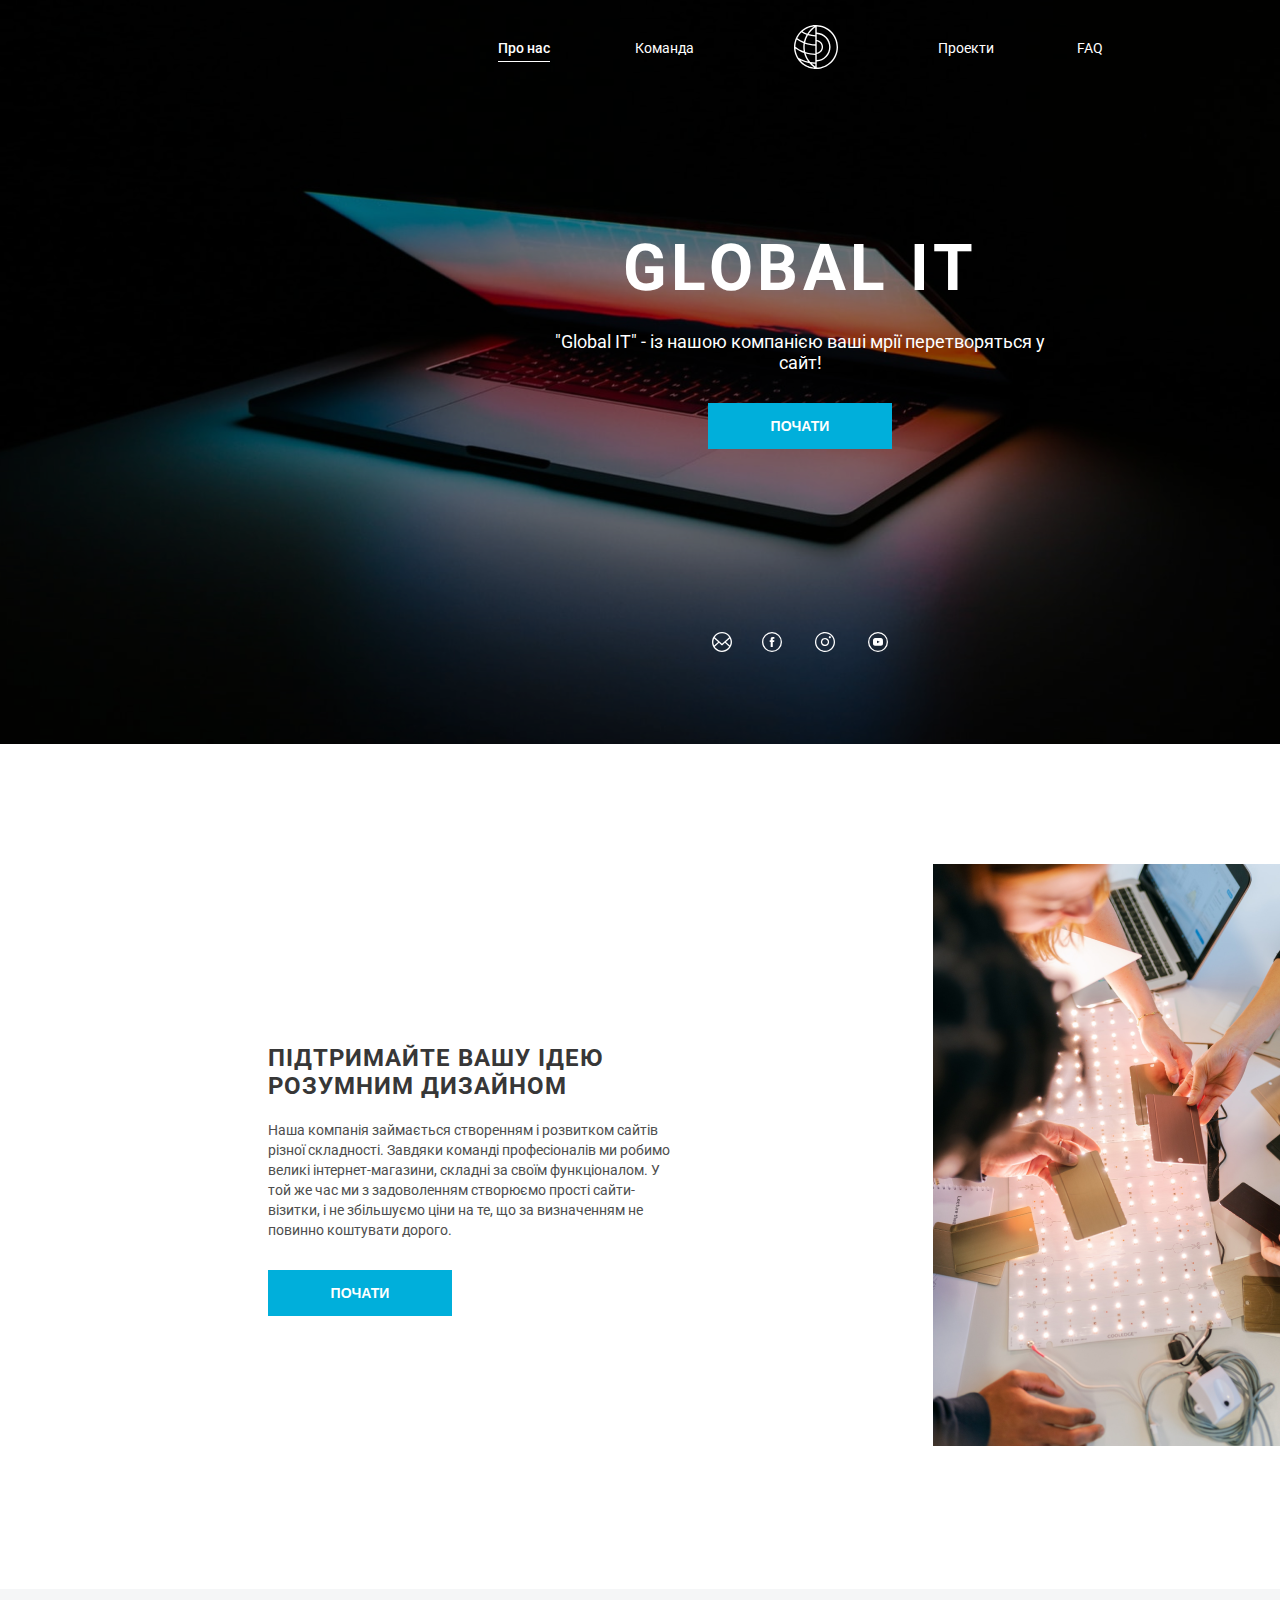
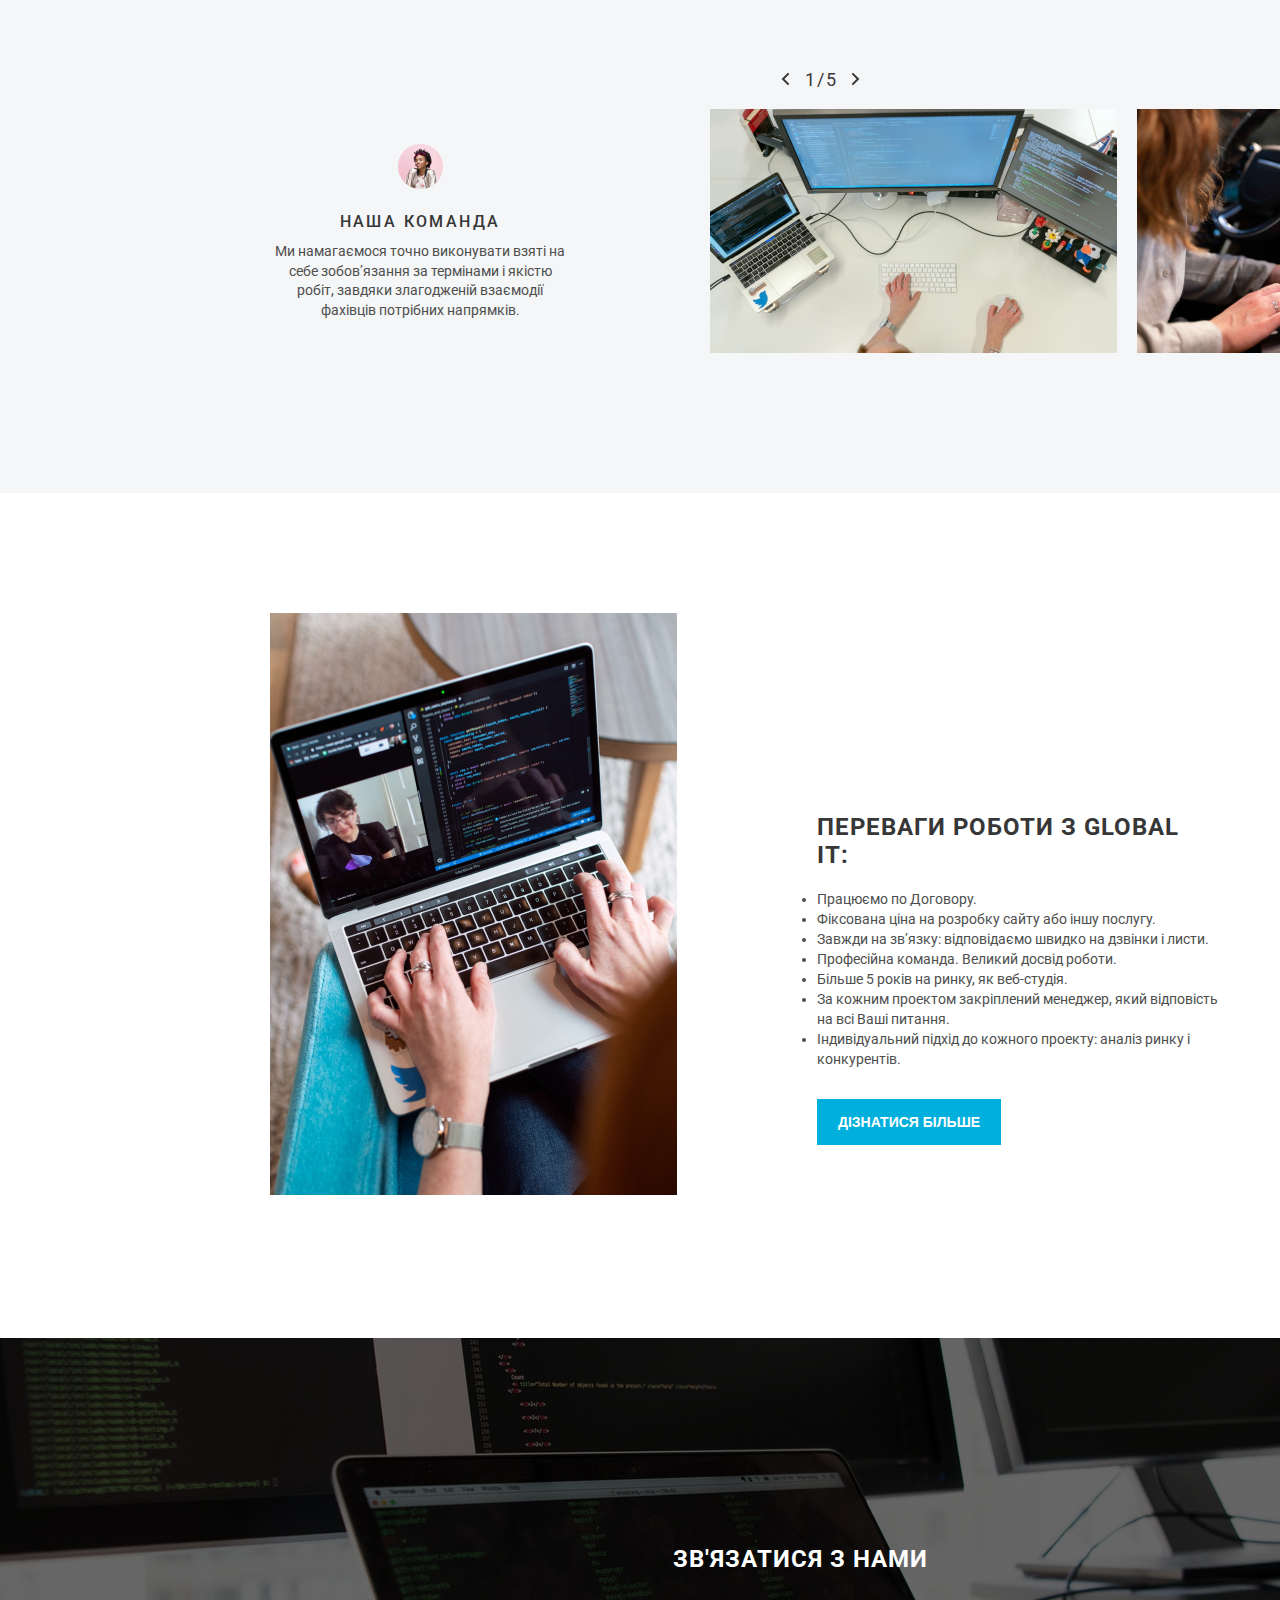
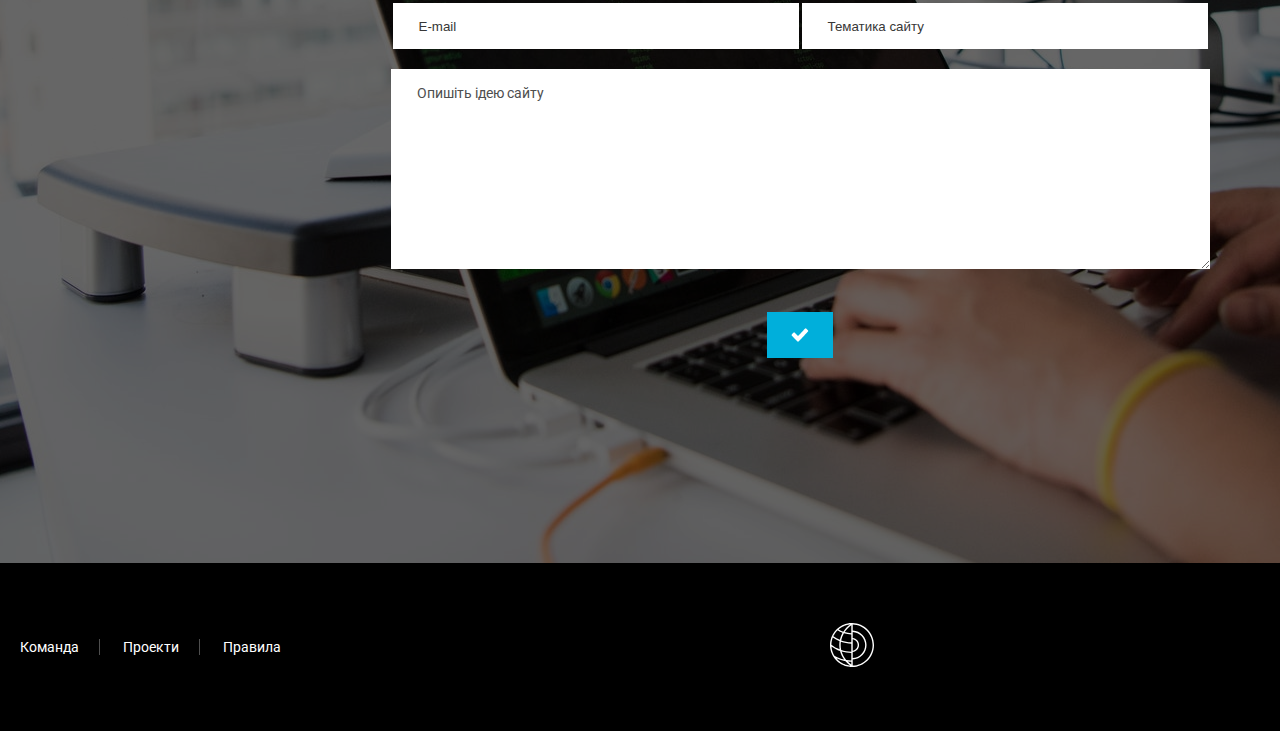
==== commit 84414212: "translate" ====
--- a/index.html
+++ b/index.html
@@ -1,31 +1,30 @@
 <!DOCTYPE html>
-<html lang="en">
+<html lang="ru">
 <head>
     <meta charset="UTF-8">
     <meta name="viewport" content="width=device-width, initial-scale=1.0">
     <link rel="stylesheet" href="style.css">
     <link href="https://fonts.googleapis.com/css2?family=Roboto:wght@400;500;700&display=swap" rel="stylesheet">
-    <title>Your life is WebDev</title>
+    <title>Global_IT</title>
 </head>
 <body>
     <div class="firstBlock">
         <div class="container">               
         <header class="header">
-            <h1 class="webdev">WebDev</h1>
             <nav class="header_nav">
-                     <a class="header_nav-active" href="#">About</a>
-                     <a href="#">Syllabus</a>
+                     <a class="header_nav-active" href="#">Про нас</a>
+                     <a href="#">Команда</a>
                       <svg class="logo" width="44" height="45" viewBox="0 0 44 45" fill="none" xmlns="http://www.w3.org/2000/svg">
                         <path id="logo" d="M22.1556 0.000771469L21.9974 0C21.2417 0 20.493 0.0393656 19.7566 0.114239C19.4147 0.148974 19.0758 0.193745 18.74 0.243918C18.7184 0.246234 18.6953 0.248549 18.6736 0.252409C9.63014 1.62947 2.38283 8.53482 0.487836 17.4008C0.483977 17.4193 0.478575 17.4371 0.475487 17.4548C0.414507 17.7443 0.362019 18.0368 0.311846 18.3301C0.299495 18.4042 0.284057 18.4776 0.272479 18.5532C0.233112 18.7995 0.202237 19.0488 0.172133 19.2981C0.156695 19.4208 0.138169 19.542 0.125047 19.6655C0.10189 19.8801 0.0872247 20.0978 0.0710149 20.3139C0.0586646 20.4722 0.043998 20.6296 0.0347353 20.7879C0.0231569 20.9855 0.0208415 21.1846 0.0154382 21.3822C0.0115788 21.5366 0.00154379 21.6902 0 21.8453C0 21.87 0.00154441 21.8947 0.00154441 21.921C0.00154441 21.9472 0 21.9743 0 22.0013C0 22.0707 0.00694721 22.1379 0.00771911 22.2074C0.0108067 22.5972 0.0239299 22.9847 0.0486305 23.3698C0.0571214 23.5011 0.0648402 23.6323 0.0756467 23.7627C0.10961 24.1888 0.153608 24.6134 0.212272 25.0325C0.216903 25.0695 0.219991 25.1074 0.225394 25.1452C0.291777 25.6083 0.376684 26.0653 0.470855 26.5192C0.492468 26.6203 0.516396 26.7199 0.538781 26.8202C0.62369 27.2015 0.719405 27.579 0.825154 27.9533C0.846767 28.0321 0.866836 28.11 0.889221 28.1872C1.02353 28.6419 1.16865 29.0896 1.32997 29.5303C1.33769 29.5512 1.34618 29.5712 1.35313 29.5921C1.50751 30.0104 1.67655 30.4211 1.85486 30.8271C1.88419 30.8943 1.91352 30.9622 1.9444 31.0286C2.33266 31.8877 2.77341 32.7182 3.26511 33.5156C3.27514 33.5318 3.28286 33.548 3.29213 33.5642C3.29135 33.5882 3.2983 33.6129 3.29676 33.6383C3.32377 33.6792 3.35156 33.7186 3.37549 33.7618C3.39865 33.7765 3.42335 33.7888 3.4465 33.8027C4.17749 34.9475 5.01113 36.0212 5.93509 37.0092C5.94126 37.0161 5.94744 37.0223 5.95361 37.0285C6.87217 38.0096 7.88026 38.9088 8.96477 39.7093C8.98098 39.7216 8.99642 39.7317 9.01262 39.744C9.34608 39.9879 9.68726 40.2234 10.0346 40.4503C10.0748 40.4758 10.1133 40.5012 10.1527 40.5267C10.8968 41.0037 11.6695 41.4406 12.4707 41.8273C12.4861 41.8351 12.5008 41.8412 12.5162 41.8482C12.8806 42.0234 13.2503 42.1863 13.6255 42.3414C13.7096 42.3762 13.7945 42.4094 13.8779 42.4433C14.2052 42.5738 14.5371 42.6957 14.8713 42.8115C14.9516 42.8401 15.0318 42.8694 15.1137 42.8956C15.9296 43.1658 16.7663 43.3881 17.62 43.561C17.7304 43.5834 17.8408 43.6027 17.9519 43.6228C18.2692 43.6814 18.588 43.7347 18.9106 43.7802C19.0403 43.798 19.17 43.8173 19.3004 43.8327C19.6447 43.8752 19.9913 43.9084 20.3394 43.9346C20.4305 43.9416 20.5208 43.9516 20.6119 43.957C21.0202 43.9825 21.4316 43.9995 21.8453 44.0025L22.0036 44.0033C34.0467 44.0033 43.9138 34.2041 43.9995 22.1587C44.0844 10.0253 34.2859 0.0872235 22.1556 0.000771469ZM20.0654 42.4997C19.7612 42.4711 19.4594 42.4348 19.1592 42.3931C19.119 42.3877 19.0797 42.3823 19.0403 42.3769C18.7393 42.3337 18.4413 42.2828 18.1449 42.2272C18.1078 42.2195 18.07 42.2133 18.0322 42.2063C17.735 42.1477 17.4402 42.0828 17.1476 42.0111C17.1129 42.0026 17.0774 41.9948 17.0411 41.9864C16.747 41.913 16.4568 41.8343 16.1673 41.7478C16.1357 41.7378 16.1025 41.7293 16.0708 41.7201C15.7806 41.6321 15.4934 41.5387 15.2078 41.4383C15.1785 41.4275 15.1484 41.4182 15.1191 41.4074C14.8327 41.3048 14.5494 41.1975 14.2684 41.0832C14.2422 41.0717 14.216 41.0616 14.1889 41.0508C13.9064 40.935 13.627 40.8115 13.3514 40.6834C13.3283 40.6726 13.3036 40.6626 13.2804 40.651C13.0025 40.5205 12.7277 40.3839 12.4576 40.2419C12.4375 40.2311 12.4167 40.221 12.3974 40.211C12.1241 40.0659 11.8555 39.9154 11.59 39.7594C11.573 39.7486 11.5545 39.7394 11.5367 39.7278C11.2704 39.5703 11.008 39.4067 10.7494 39.2369C10.7332 39.2261 10.7177 39.2176 10.7015 39.2068C10.4429 39.0354 10.1867 38.8586 9.93504 38.6757C9.92192 38.6657 9.90879 38.6572 9.89567 38.6471C9.64326 38.4634 9.39626 38.2736 9.15234 38.079C9.13922 38.069 9.12841 38.0597 9.11606 38.0505C8.87291 37.8544 8.63363 37.6529 8.39974 37.4469C8.38739 37.436 8.37658 37.4276 8.36501 37.4167C8.13189 37.2099 7.90264 36.9984 7.67957 36.7815C7.66722 36.7699 7.65641 36.7599 7.64406 36.7483C7.42252 36.5322 7.20485 36.3099 6.99181 36.0837C6.97946 36.0713 6.96865 36.0582 6.95553 36.0459C6.74635 35.8205 6.54025 35.5905 6.33956 35.3558C6.33261 35.3473 6.32566 35.3396 6.31949 35.3319C9.18476 36.6973 12.2739 37.7008 15.5212 38.2789C16.8558 39.8088 18.3834 41.2268 20.1032 42.5028C20.0908 42.502 20.0785 42.5012 20.0654 42.4997ZM4.40983 32.6951C4.0069 32.0351 3.63948 31.3504 3.31219 30.6442C3.2929 30.6032 3.27514 30.5616 3.25662 30.5199C3.11382 30.2088 2.98028 29.8923 2.85292 29.5712C2.82822 29.5087 2.80429 29.4446 2.77882 29.3813C2.65686 29.0633 2.54107 28.7422 2.43532 28.4165C2.42066 28.3709 2.40522 28.3262 2.38978 28.2799C1.89654 26.7392 1.57775 25.1197 1.46197 23.4455C1.46119 23.4385 1.46119 23.4316 1.46042 23.4254C4.04781 25.3088 6.93006 26.8488 10.0315 27.9665C10.8181 31.0409 12.2083 33.9448 14.1449 36.5692C10.6714 35.7796 7.40863 34.4766 4.44765 32.7561C4.4353 32.7344 4.42295 32.7151 4.40983 32.6951ZM1.81086 17.9542C1.85872 17.718 1.91198 17.4841 1.96678 17.251C1.98685 17.1684 2.00538 17.0843 2.02545 17.0025C2.07639 16.801 2.13197 16.6011 2.18755 16.4027C2.22074 16.2877 2.25316 16.1727 2.28866 16.0585C2.34038 15.884 2.39596 15.7119 2.4523 15.5398C2.50016 15.397 2.54956 15.2549 2.59974 15.1129C2.65145 14.967 2.70471 14.8219 2.75952 14.6775C2.77727 14.6289 2.79888 14.5818 2.81664 14.534C4.883 16.0322 7.15005 17.2943 9.57379 18.2792C9.38313 19.5011 9.2743 20.7423 9.2743 22.0013C9.2743 23.4679 9.41633 24.9129 9.67491 26.3293C6.66607 25.1521 3.88571 23.5597 1.41411 21.6277C1.43572 20.3973 1.56772 19.1947 1.79697 18.026C1.8016 18.0021 1.80546 17.9782 1.81086 17.9542ZM3.45268 13.0712C3.65106 12.6614 3.86719 12.26 4.09103 11.8655C4.18057 11.7073 4.27089 11.5498 4.36506 11.3947C4.58505 11.0304 4.81584 10.6737 5.05667 10.3248C5.174 10.1543 5.29673 9.98675 5.41946 9.8208C5.66184 9.4912 5.91116 9.167 6.17283 8.85362C6.31023 8.68843 6.45226 8.53019 6.59428 8.37041C6.80347 8.13421 7.01728 7.90419 7.2365 7.67879C7.33762 7.57459 7.43642 7.46961 7.53908 7.36849C9.09367 8.36809 10.7702 9.211 12.5409 9.87483C11.2766 12.0701 10.3696 14.4213 9.83546 16.8697C7.51824 15.9033 5.35462 14.6714 3.38707 13.214C3.41022 13.1662 3.42952 13.1176 3.45268 13.0712ZM8.83432 6.19213C9.09985 5.97136 9.36924 5.75523 9.64712 5.54682C9.80613 5.42641 9.96977 5.3114 10.1326 5.19561C10.3704 5.02734 10.6097 4.8637 10.8551 4.70469C10.9979 4.61283 11.1407 4.51943 11.2858 4.43067C11.6332 4.2184 11.9852 4.01539 12.3457 3.82319C12.4699 3.7568 12.5973 3.69428 12.7223 3.63021C13.0481 3.46503 13.3777 3.30756 13.7127 3.15936C13.7991 3.12076 13.8848 3.07908 13.972 3.0428C14.3912 2.8645 14.818 2.7024 15.2503 2.55111C15.3421 2.51869 15.4348 2.48781 15.5282 2.45693C16.4606 2.14741 17.4216 1.89963 18.4081 1.72595C18.4537 1.71823 18.4984 1.70974 18.5447 1.70202C19.0588 1.6148 19.5791 1.54379 20.1047 1.49593C17.3352 3.55225 15.045 5.97059 13.2959 8.64675C11.6425 8.04853 10.0786 7.28435 8.6205 6.37738C8.69229 6.31563 8.76253 6.25311 8.83432 6.19213ZM22.7292 16.3688C25.5188 16.7292 27.6824 19.1144 27.6824 21.9997C27.6824 24.8851 25.5188 27.2702 22.7292 27.6307V16.3688ZM16.2522 36.976C14.1156 34.428 12.5618 31.5619 11.644 28.5052C14.6953 29.4392 17.9365 29.9657 21.2981 30.0313V37.4345C19.5814 37.4005 17.8963 37.2462 16.2522 36.976ZM21.2981 38.8393V41.6243C20.0067 40.6942 18.8211 39.6838 17.7474 38.6031C18.9145 38.7382 20.0986 38.817 21.2981 38.8393ZM11.2226 26.8897C10.8698 25.2973 10.6791 23.6639 10.6791 22.0005C10.6791 20.916 10.7617 19.8446 10.9138 18.7887C14.1565 19.9419 17.6517 20.6018 21.2981 20.6775V28.6272C17.7713 28.5554 14.385 27.9487 11.2226 26.8897ZM11.1585 17.3846C11.6733 14.913 12.6027 12.5479 13.9041 10.3465C16.2391 11.079 18.7223 11.5012 21.2981 11.5676V19.2726C17.7319 19.1962 14.3186 18.5347 11.1585 17.3846ZM14.6845 9.11143C16.3912 6.58425 18.6157 4.30485 21.2973 2.37357V10.1504C19.0009 10.0879 16.781 9.73512 14.6845 9.11143ZM22.7292 29.0487C26.2953 28.6828 29.0865 25.6608 29.0865 21.9997C29.0865 18.3386 26.2953 15.3167 22.7292 14.9508V8.88835C29.6415 9.27044 35.1528 14.994 35.1528 22.0005C35.1528 29.0062 29.6415 34.7298 22.7292 35.1119V29.0487ZM22.7292 42.5769V36.5129C30.4157 36.1292 36.5569 29.7796 36.5569 22.0005C36.5569 14.2198 30.4157 7.86945 22.7292 7.48582V1.42337C33.8136 1.81318 42.6733 10.9848 42.5946 22.1456C42.5166 33.1775 33.6715 42.1917 22.7292 42.5769Z" fill="white"/>
                         </svg>
-                     <a href="#">Projects</a>
+                     <a href="#">Проекти</a>
                      <a href="#">FAQ</a>               
             </nav>
         </header>
         <div class="yourLife">
-            <h1 class="moto">your life is WebDev</h1>
-            <p class="moto_text">Whatever the approach to development may be, the final program must satisfy some fundamental properties</p>
-            <button class="main_btn">get started</button>
+            <h1 class="moto">Global IT</h1>
+            <p class="moto_text">"Global IT" - із нашою компанією ваші мрії перетворяться у сайт!</p>
+            <button class="main_btn">Почати</button>
             <div class="socials">
                 <a href="#"><svg width="20" height="20" viewBox="0 0 20 20"  xmlns="http://www.w3.org/2000/svg">
                     <path id="mail" d="M9.99781 0C4.51913 0 0.035774 4.45778 0.000227016 9.93778C-0.0175465 12.6089 1.00887 15.1289 2.88397 17.0267C4.75908 18.9289 7.26514 19.9822 9.9356 20C9.9356 20 9.99781 20 10.0023 20C15.4809 20 19.9643 15.5422 19.9998 10.0622C20.0309 4.55111 15.5742 0.0355556 9.99781 0ZM17.8537 13.6089L13.8858 10L17.8581 6.39111C18.3736 7.50667 18.6579 8.74667 18.6491 10.0533C18.6402 11.32 18.3558 12.5244 17.8537 13.6089ZM10.0511 1.34667C13.0415 1.36444 15.672 2.90667 17.2138 5.23111L9.99781 11.7911L7.50064 9.52L2.79066 5.24C4.3414 2.89778 7.01187 1.34667 10.0511 1.34667ZM2.14193 6.39111L6.10986 10L2.13304 13.6133C1.60873 12.48 1.33768 11.2311 1.34657 9.94667C1.35546 8.68 1.63983 7.47556 2.14193 6.39111ZM9.99781 18.6533H9.94005C7.62949 18.64 5.46557 17.7244 3.8393 16.08C3.4394 15.6756 3.08393 15.2356 2.77289 14.7689L7.06519 10.8711L9.56236 13.1378C9.68678 13.2489 9.84229 13.3067 9.99781 13.3067C10.1533 13.3067 10.3088 13.2489 10.4333 13.1378L12.9304 10.8711L17.2138 14.7644C15.6587 17.1022 13.0015 18.6533 9.99781 18.6533Z" fill="white"/>
@@ -50,13 +49,12 @@
         <div class="container">
             <div class="rappresent_wrap">
             <div class="rappresent_content">
-                <h1 class="rappresent_title main_tittle">Rappresent your idea with
-                    a smart Design</h1>
-                <p class="rappresent_text main_text">Tasks accompanying and related to programming include: testing, debugging, source code maintenance, <strong>implementation of build systems</strong>, and management of derived artifacts, such as the machine code of computer programs. </p>
-            <button class="main_btn">get started</button>
+                <h1 class="rappresent_title main_tittle">Підтримайте ВАШУ ІДЕЮ РОЗУМНИМ ДИЗАЙНОМ</h1>
+                <p class="rappresent_text main_text">Наша компанія займається створенням і розвитком сайтів різної складності. Завдяки команді професіоналів ми робимо великі інтернет-магазини, складні за своїм функціоналом. У той же час ми з задоволенням створюємо прості сайти-візитки, і не збільшуємо ціни на те, що за визначенням не повинно коштувати дорого.</p>
+            <button class="main_btn">Почати</button>
             </div>
             <div class="rappresent_img">
-                <img src="/assets/rappresent_img.png" alt="Rappresent img">
+                <img src="assets/rappresent_img.png" alt="Rappresent img">
             </div>
         </div>
         </div>
@@ -66,9 +64,9 @@
             <div class="ourCommunity_wrap">
                 <div class="left_column">
                 <div class="left_column-content">
-                <img src="/assets/ourcommunity_client.png" alt="Client">
-                <h1 class="ourCommunity_title">our community</h1>
-                <p class="ourCommunity_text">A hacker is any skilled computer expert that uses their technical knowledge to overcome a problem, but it can also mean a security hacker in common language</p>
+                <img src="assets/ourcommunity_client.png" alt="Client">
+                <h1 class="ourCommunity_title">Наша команда</h1>
+                <p class="ourCommunity_text">Ми намагаємося точно виконувати взяті на себе зобов’язання за термінами і якістю робіт, завдяки злагодженій взаємодії фахівців потрібних напрямків.</p>
                 </div>
                 </div>
                 <div class="right_column">
@@ -83,9 +81,9 @@
                             </svg></a>
                     </div>
                     <div class="slider_items">
-                        <img src="/assets/slider-item1.png" alt="">
-                        <img src="/assets/slider-item2.png" alt="">
-                        <img src="/assets/slider-item3.png" alt="">
+                        <img src="assets/slider-item1.png" alt="">
+                        <img src="assets/slider-item2.png" alt="">
+
                     </div>
                 </div>
             </div>
@@ -95,12 +93,20 @@
         <div class="container">
             <div class="implement_wrap">
                 <div class="implement_img">
-                    <img src="/assets/implement_img.png" alt="Implement img">
+                    <img src="assets/implement_img.png" alt="Implement img">
                 </div>
                 <div class="implement_content">
-                    <h1 class="implement_title main_tittle">Implement right Code</h1>
-                    <p class="implement_text main_text">These might be considered part of the <strong>programming process</strong>, but often the term software development is used for this larger process with the term programming, implementation</p>
-                <button class="main_btn">Learn more</button>
+                    <h1 class="implement_title main_tittle">Переваги роботи з Global IT:</h1>
+                    <ul class="implement_text main_text">
+                        <li>Працюємо по Договору.</li>
+                        <li>Фіксована ціна на розробку сайту або іншу послугу.</li>
+                        <li>Завжди на зв’язку: відповідаємо швидко на дзвінки і листи.</li>
+                        <li>Професійна команда. Великий досвід роботи.</li>
+                        <li>Більше 5 років на ринку, як веб-студія.</li>
+                        <li>За кожним проектом закріплений менеджер, який відповість на всі Ваші питання.</li>
+                        <li>Індивідуальний підхід до кожного проекту: аналіз ринку і конкурентів.</li>
+                    </ul>
+                <button class="main_btn">Дізнатися більше</button>
                 </div>
             </div>
         </div>
@@ -108,29 +114,13 @@
     <div class="singUp">
         <div class="container">
             <div class="form">
-                <h1 class="form_title">sign up for our newsletter</h1>
+                <h1 class="form_title">Зв'язатися з нами</h1>
                 <div class="input_wrap">
                 <input class="form_input" type="email" name="" placeholder="E-mail">
+                <input class="form_input" type="text" name="" placeholder="Тематика сайту">
+                </div>
+                <textarea class="form_textarea" placeholder="Опишіть ідею сайту" cols="100" rows="4"></textarea>
                 <button class="form_submit"></button>
-                </div>
-            </div>
-        </div>
-    </div>
-    <div class="download">
-        <div class="container">
-            <div class="download_wrap">
-                <h1 class="download_title">Download the App</h1>
-                <p class="download_text">Machine code was the language of early programs, written in the instruction set of the particular machine, often in binary notation.</p>
-            <div class="download_btns">
-                <div class="appstore">
-                    <button class="btn_download">apple store</button>
-                    <button class="btn_appstore-icon"></button>
-                </div>
-                <div class="playmarket">
-                    <button class="btn_download">Play Market</button>
-                    <button class="btn_playmarket-icon"></button>
-                </div>
-            </div>
             </div>
         </div>
     </div>
@@ -138,14 +128,14 @@
         <div class="container">
             <div class="footer_wrap">
             <div class="footer_nav">
-                <a href="#">Credits</a>
-                <a href="#">Privacy</a>
-                <a href="#">Our teams</a>
+                <a href="#">Команда</a>
+                <a href="#">Проекти</a>
+                <a href="#">Правила</a>
             </div>
             <a href="#"><svg class="logo_footer" width="44" height="45" viewBox="0 0 44 45" fill="none" xmlns="http://www.w3.org/2000/svg">
                 <path id="logo" d="M22.1556 0.000771469L21.9974 0C21.2417 0 20.493 0.0393656 19.7566 0.114239C19.4147 0.148974 19.0758 0.193745 18.74 0.243918C18.7184 0.246234 18.6953 0.248549 18.6736 0.252409C9.63014 1.62947 2.38283 8.53482 0.487836 17.4008C0.483977 17.4193 0.478575 17.4371 0.475487 17.4548C0.414507 17.7443 0.362019 18.0368 0.311846 18.3301C0.299495 18.4042 0.284057 18.4776 0.272479 18.5532C0.233112 18.7995 0.202237 19.0488 0.172133 19.2981C0.156695 19.4208 0.138169 19.542 0.125047 19.6655C0.10189 19.8801 0.0872247 20.0978 0.0710149 20.3139C0.0586646 20.4722 0.043998 20.6296 0.0347353 20.7879C0.0231569 20.9855 0.0208415 21.1846 0.0154382 21.3822C0.0115788 21.5366 0.00154379 21.6902 0 21.8453C0 21.87 0.00154441 21.8947 0.00154441 21.921C0.00154441 21.9472 0 21.9743 0 22.0013C0 22.0707 0.00694721 22.1379 0.00771911 22.2074C0.0108067 22.5972 0.0239299 22.9847 0.0486305 23.3698C0.0571214 23.5011 0.0648402 23.6323 0.0756467 23.7627C0.10961 24.1888 0.153608 24.6134 0.212272 25.0325C0.216903 25.0695 0.219991 25.1074 0.225394 25.1452C0.291777 25.6083 0.376684 26.0653 0.470855 26.5192C0.492468 26.6203 0.516396 26.7199 0.538781 26.8202C0.62369 27.2015 0.719405 27.579 0.825154 27.9533C0.846767 28.0321 0.866836 28.11 0.889221 28.1872C1.02353 28.6419 1.16865 29.0896 1.32997 29.5303C1.33769 29.5512 1.34618 29.5712 1.35313 29.5921C1.50751 30.0104 1.67655 30.4211 1.85486 30.8271C1.88419 30.8943 1.91352 30.9622 1.9444 31.0286C2.33266 31.8877 2.77341 32.7182 3.26511 33.5156C3.27514 33.5318 3.28286 33.548 3.29213 33.5642C3.29135 33.5882 3.2983 33.6129 3.29676 33.6383C3.32377 33.6792 3.35156 33.7186 3.37549 33.7618C3.39865 33.7765 3.42335 33.7888 3.4465 33.8027C4.17749 34.9475 5.01113 36.0212 5.93509 37.0092C5.94126 37.0161 5.94744 37.0223 5.95361 37.0285C6.87217 38.0096 7.88026 38.9088 8.96477 39.7093C8.98098 39.7216 8.99642 39.7317 9.01262 39.744C9.34608 39.9879 9.68726 40.2234 10.0346 40.4503C10.0748 40.4758 10.1133 40.5012 10.1527 40.5267C10.8968 41.0037 11.6695 41.4406 12.4707 41.8273C12.4861 41.8351 12.5008 41.8412 12.5162 41.8482C12.8806 42.0234 13.2503 42.1863 13.6255 42.3414C13.7096 42.3762 13.7945 42.4094 13.8779 42.4433C14.2052 42.5738 14.5371 42.6957 14.8713 42.8115C14.9516 42.8401 15.0318 42.8694 15.1137 42.8956C15.9296 43.1658 16.7663 43.3881 17.62 43.561C17.7304 43.5834 17.8408 43.6027 17.9519 43.6228C18.2692 43.6814 18.588 43.7347 18.9106 43.7802C19.0403 43.798 19.17 43.8173 19.3004 43.8327C19.6447 43.8752 19.9913 43.9084 20.3394 43.9346C20.4305 43.9416 20.5208 43.9516 20.6119 43.957C21.0202 43.9825 21.4316 43.9995 21.8453 44.0025L22.0036 44.0033C34.0467 44.0033 43.9138 34.2041 43.9995 22.1587C44.0844 10.0253 34.2859 0.0872235 22.1556 0.000771469ZM20.0654 42.4997C19.7612 42.4711 19.4594 42.4348 19.1592 42.3931C19.119 42.3877 19.0797 42.3823 19.0403 42.3769C18.7393 42.3337 18.4413 42.2828 18.1449 42.2272C18.1078 42.2195 18.07 42.2133 18.0322 42.2063C17.735 42.1477 17.4402 42.0828 17.1476 42.0111C17.1129 42.0026 17.0774 41.9948 17.0411 41.9864C16.747 41.913 16.4568 41.8343 16.1673 41.7478C16.1357 41.7378 16.1025 41.7293 16.0708 41.7201C15.7806 41.6321 15.4934 41.5387 15.2078 41.4383C15.1785 41.4275 15.1484 41.4182 15.1191 41.4074C14.8327 41.3048 14.5494 41.1975 14.2684 41.0832C14.2422 41.0717 14.216 41.0616 14.1889 41.0508C13.9064 40.935 13.627 40.8115 13.3514 40.6834C13.3283 40.6726 13.3036 40.6626 13.2804 40.651C13.0025 40.5205 12.7277 40.3839 12.4576 40.2419C12.4375 40.2311 12.4167 40.221 12.3974 40.211C12.1241 40.0659 11.8555 39.9154 11.59 39.7594C11.573 39.7486 11.5545 39.7394 11.5367 39.7278C11.2704 39.5703 11.008 39.4067 10.7494 39.2369C10.7332 39.2261 10.7177 39.2176 10.7015 39.2068C10.4429 39.0354 10.1867 38.8586 9.93504 38.6757C9.92192 38.6657 9.90879 38.6572 9.89567 38.6471C9.64326 38.4634 9.39626 38.2736 9.15234 38.079C9.13922 38.069 9.12841 38.0597 9.11606 38.0505C8.87291 37.8544 8.63363 37.6529 8.39974 37.4469C8.38739 37.436 8.37658 37.4276 8.36501 37.4167C8.13189 37.2099 7.90264 36.9984 7.67957 36.7815C7.66722 36.7699 7.65641 36.7599 7.64406 36.7483C7.42252 36.5322 7.20485 36.3099 6.99181 36.0837C6.97946 36.0713 6.96865 36.0582 6.95553 36.0459C6.74635 35.8205 6.54025 35.5905 6.33956 35.3558C6.33261 35.3473 6.32566 35.3396 6.31949 35.3319C9.18476 36.6973 12.2739 37.7008 15.5212 38.2789C16.8558 39.8088 18.3834 41.2268 20.1032 42.5028C20.0908 42.502 20.0785 42.5012 20.0654 42.4997ZM4.40983 32.6951C4.0069 32.0351 3.63948 31.3504 3.31219 30.6442C3.2929 30.6032 3.27514 30.5616 3.25662 30.5199C3.11382 30.2088 2.98028 29.8923 2.85292 29.5712C2.82822 29.5087 2.80429 29.4446 2.77882 29.3813C2.65686 29.0633 2.54107 28.7422 2.43532 28.4165C2.42066 28.3709 2.40522 28.3262 2.38978 28.2799C1.89654 26.7392 1.57775 25.1197 1.46197 23.4455C1.46119 23.4385 1.46119 23.4316 1.46042 23.4254C4.04781 25.3088 6.93006 26.8488 10.0315 27.9665C10.8181 31.0409 12.2083 33.9448 14.1449 36.5692C10.6714 35.7796 7.40863 34.4766 4.44765 32.7561C4.4353 32.7344 4.42295 32.7151 4.40983 32.6951ZM1.81086 17.9542C1.85872 17.718 1.91198 17.4841 1.96678 17.251C1.98685 17.1684 2.00538 17.0843 2.02545 17.0025C2.07639 16.801 2.13197 16.6011 2.18755 16.4027C2.22074 16.2877 2.25316 16.1727 2.28866 16.0585C2.34038 15.884 2.39596 15.7119 2.4523 15.5398C2.50016 15.397 2.54956 15.2549 2.59974 15.1129C2.65145 14.967 2.70471 14.8219 2.75952 14.6775C2.77727 14.6289 2.79888 14.5818 2.81664 14.534C4.883 16.0322 7.15005 17.2943 9.57379 18.2792C9.38313 19.5011 9.2743 20.7423 9.2743 22.0013C9.2743 23.4679 9.41633 24.9129 9.67491 26.3293C6.66607 25.1521 3.88571 23.5597 1.41411 21.6277C1.43572 20.3973 1.56772 19.1947 1.79697 18.026C1.8016 18.0021 1.80546 17.9782 1.81086 17.9542ZM3.45268 13.0712C3.65106 12.6614 3.86719 12.26 4.09103 11.8655C4.18057 11.7073 4.27089 11.5498 4.36506 11.3947C4.58505 11.0304 4.81584 10.6737 5.05667 10.3248C5.174 10.1543 5.29673 9.98675 5.41946 9.8208C5.66184 9.4912 5.91116 9.167 6.17283 8.85362C6.31023 8.68843 6.45226 8.53019 6.59428 8.37041C6.80347 8.13421 7.01728 7.90419 7.2365 7.67879C7.33762 7.57459 7.43642 7.46961 7.53908 7.36849C9.09367 8.36809 10.7702 9.211 12.5409 9.87483C11.2766 12.0701 10.3696 14.4213 9.83546 16.8697C7.51824 15.9033 5.35462 14.6714 3.38707 13.214C3.41022 13.1662 3.42952 13.1176 3.45268 13.0712ZM8.83432 6.19213C9.09985 5.97136 9.36924 5.75523 9.64712 5.54682C9.80613 5.42641 9.96977 5.3114 10.1326 5.19561C10.3704 5.02734 10.6097 4.8637 10.8551 4.70469C10.9979 4.61283 11.1407 4.51943 11.2858 4.43067C11.6332 4.2184 11.9852 4.01539 12.3457 3.82319C12.4699 3.7568 12.5973 3.69428 12.7223 3.63021C13.0481 3.46503 13.3777 3.30756 13.7127 3.15936C13.7991 3.12076 13.8848 3.07908 13.972 3.0428C14.3912 2.8645 14.818 2.7024 15.2503 2.55111C15.3421 2.51869 15.4348 2.48781 15.5282 2.45693C16.4606 2.14741 17.4216 1.89963 18.4081 1.72595C18.4537 1.71823 18.4984 1.70974 18.5447 1.70202C19.0588 1.6148 19.5791 1.54379 20.1047 1.49593C17.3352 3.55225 15.045 5.97059 13.2959 8.64675C11.6425 8.04853 10.0786 7.28435 8.6205 6.37738C8.69229 6.31563 8.76253 6.25311 8.83432 6.19213ZM22.7292 16.3688C25.5188 16.7292 27.6824 19.1144 27.6824 21.9997C27.6824 24.8851 25.5188 27.2702 22.7292 27.6307V16.3688ZM16.2522 36.976C14.1156 34.428 12.5618 31.5619 11.644 28.5052C14.6953 29.4392 17.9365 29.9657 21.2981 30.0313V37.4345C19.5814 37.4005 17.8963 37.2462 16.2522 36.976ZM21.2981 38.8393V41.6243C20.0067 40.6942 18.8211 39.6838 17.7474 38.6031C18.9145 38.7382 20.0986 38.817 21.2981 38.8393ZM11.2226 26.8897C10.8698 25.2973 10.6791 23.6639 10.6791 22.0005C10.6791 20.916 10.7617 19.8446 10.9138 18.7887C14.1565 19.9419 17.6517 20.6018 21.2981 20.6775V28.6272C17.7713 28.5554 14.385 27.9487 11.2226 26.8897ZM11.1585 17.3846C11.6733 14.913 12.6027 12.5479 13.9041 10.3465C16.2391 11.079 18.7223 11.5012 21.2981 11.5676V19.2726C17.7319 19.1962 14.3186 18.5347 11.1585 17.3846ZM14.6845 9.11143C16.3912 6.58425 18.6157 4.30485 21.2973 2.37357V10.1504C19.0009 10.0879 16.781 9.73512 14.6845 9.11143ZM22.7292 29.0487C26.2953 28.6828 29.0865 25.6608 29.0865 21.9997C29.0865 18.3386 26.2953 15.3167 22.7292 14.9508V8.88835C29.6415 9.27044 35.1528 14.994 35.1528 22.0005C35.1528 29.0062 29.6415 34.7298 22.7292 35.1119V29.0487ZM22.7292 42.5769V36.5129C30.4157 36.1292 36.5569 29.7796 36.5569 22.0005C36.5569 14.2198 30.4157 7.86945 22.7292 7.48582V1.42337C33.8136 1.81318 42.6733 10.9848 42.5946 22.1456C42.5166 33.1775 33.6715 42.1917 22.7292 42.5769Z" fill="white"/>
                 </svg></a>
-            <p class="autor">by TonYem for RSS at 2020</p>
+            <p class="autor">by Global_IT at 2020</p>
             </div>    
         </div>
     </footer>
--- a/style.css
+++ b/style.css
@@ -44,7 +44,7 @@
 .firstBlock{
     color: #FFFFFF;
     height: 744px;
-    background: url(/assets/bg-image.png) center no-repeat #000;
+    background: url(assets/bg-image.png) center no-repeat #000;
 }
 .header{
  height: 95px;
@@ -52,11 +52,6 @@
  justify-content: center;
  align-items: center;
  position: relative;
-}
-.webdev{
-    position: absolute;
-    left: 0;
-    color: #4E4E4E;;
 }
 
 .header_nav{
@@ -276,7 +271,7 @@
 }
 /* 4block*/
 .singUp{
-    background: url(/assets/singup_img.png) center no-repeat #FFFFFF;
+    background: url(assets/singup_img.png) center no-repeat #FFFFFF;
     background-position: bottom;
 
 }
@@ -295,25 +290,41 @@
     color: #FFFFFF;
 }
 .input_wrap{
-    display: flex;
-    justify-content: center;
+    align-items: center;
+    margin-bottom: 20px;
 }
 .form_input{
     width: 406px;
     height: 46px;
     border: none;
     outline:none;
+
 }
 .form_input::placeholder {
     padding: 14px 0 12px 24px;
     color: #373737;
   }
+  .form_textarea{
+      margin-bottom: 40px;
+      height: 200px;
+      border: none;
+      outline: none;
+  }
+  .form_textarea::placeholder {
+    padding: 14px 0 12px 24px;
+    font-family: 'Roboto', sans-serif;
+    color: #4E4E4E;
+    font-size: 14px;
+  }
   .form_submit{
+      display: block;
+      margin: 0 auto;
+
       border: none;
       outline:none;
       width: 66px;
       height: 46px;
-      background: #00AFDB url(/assets/input-check.png) no-repeat center;
+      background: #00AFDB url(assets/input-check.png) no-repeat center;
   }
   .form_submit:hover{
     background-color: #009CC2;
@@ -371,10 +382,10 @@
         padding: 0;
     }
     .btn_appstore-icon{
-        background:#009CC2 url(/assets/applestore.png) no-repeat center;
+        background:#009CC2 url(assets/applestore.png) no-repeat center;
     }
     .btn_playmarket-icon{
-        background:#009CC2 url(/assets/playmarket.png) no-repeat center;
+        background:#009CC2 url(assets/playmarket.png) no-repeat center;
     }
     .btn_download:hover{
         background-color:#009CC2;
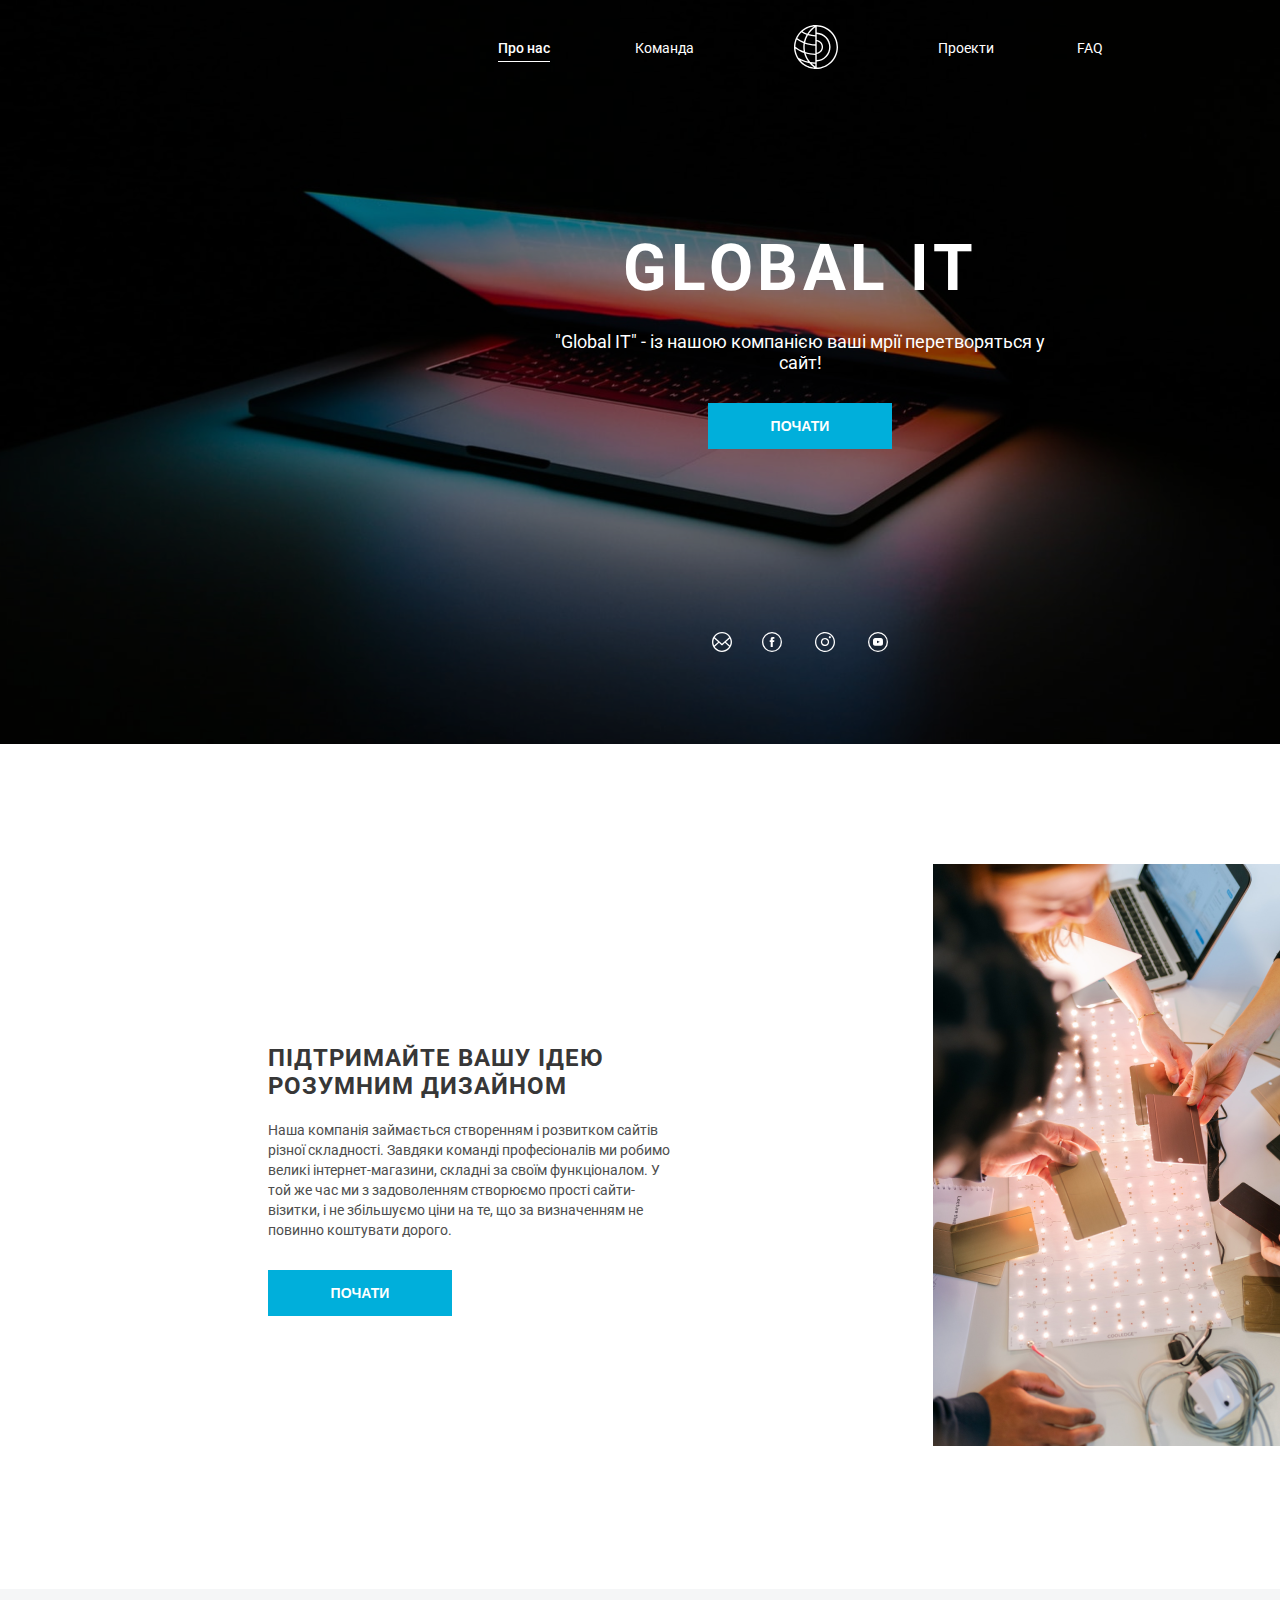
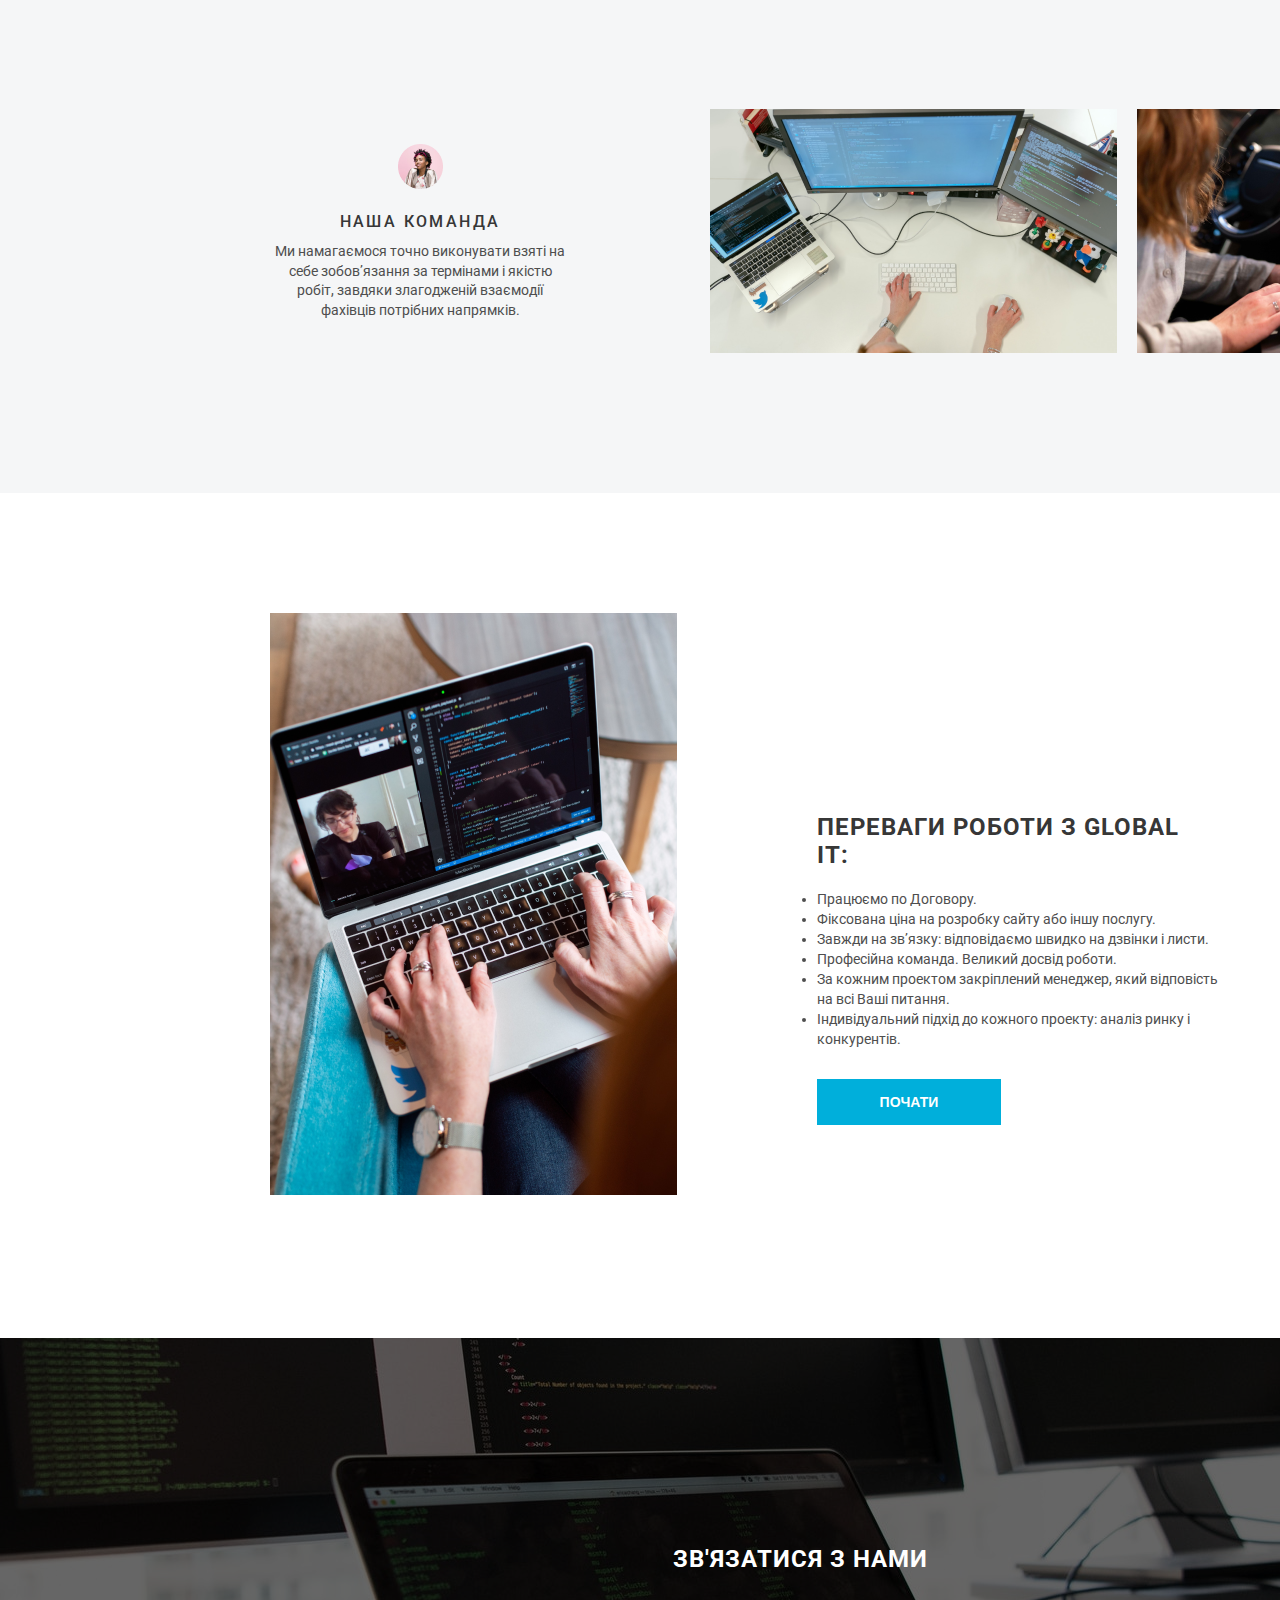
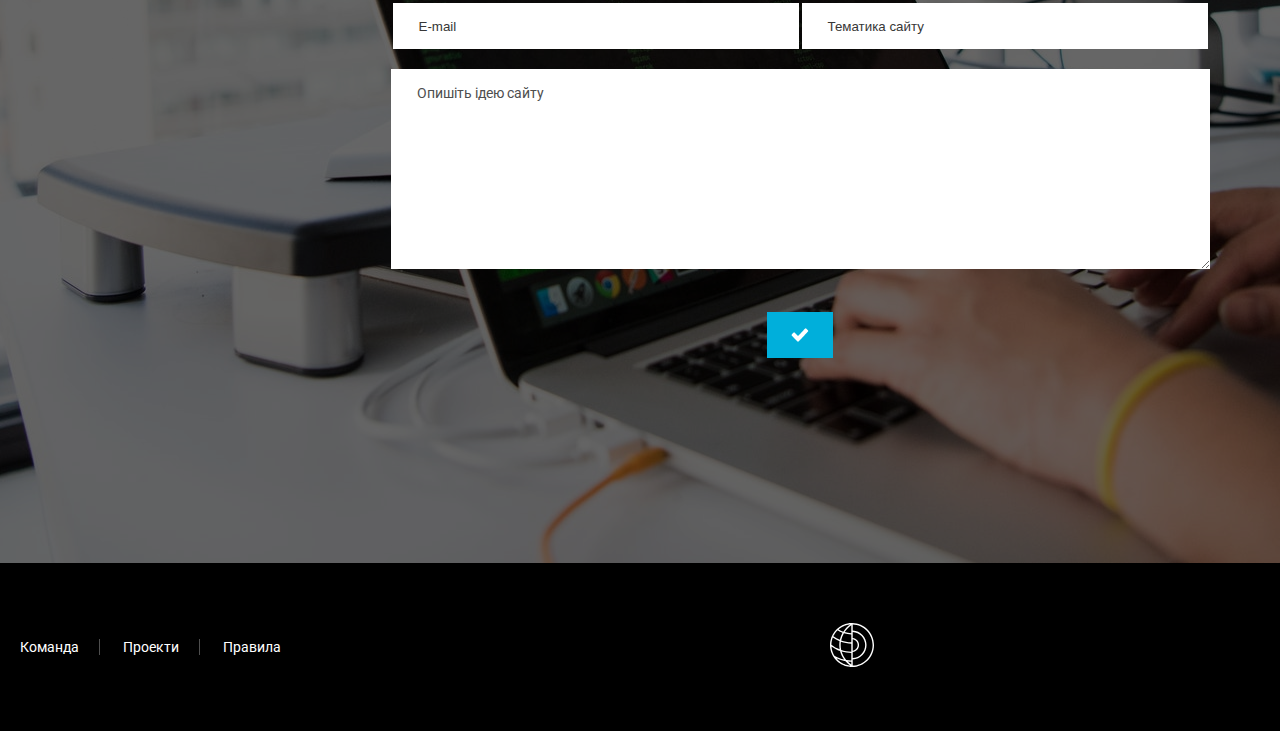
==== commit 9f096691: "fix" ====
--- a/index.html
+++ b/index.html
@@ -12,19 +12,19 @@
         <div class="container">               
         <header class="header">
             <nav class="header_nav">
-                     <a class="header_nav-active" href="#">Про нас</a>
-                     <a href="#">Команда</a>
+                     <a class="header_nav-active" href="#rappresent">Про нас</a>
+                     <a href="#ourCommunity">Команда</a>
                       <svg class="logo" width="44" height="45" viewBox="0 0 44 45" fill="none" xmlns="http://www.w3.org/2000/svg">
                         <path id="logo" d="M22.1556 0.000771469L21.9974 0C21.2417 0 20.493 0.0393656 19.7566 0.114239C19.4147 0.148974 19.0758 0.193745 18.74 0.243918C18.7184 0.246234 18.6953 0.248549 18.6736 0.252409C9.63014 1.62947 2.38283 8.53482 0.487836 17.4008C0.483977 17.4193 0.478575 17.4371 0.475487 17.4548C0.414507 17.7443 0.362019 18.0368 0.311846 18.3301C0.299495 18.4042 0.284057 18.4776 0.272479 18.5532C0.233112 18.7995 0.202237 19.0488 0.172133 19.2981C0.156695 19.4208 0.138169 19.542 0.125047 19.6655C0.10189 19.8801 0.0872247 20.0978 0.0710149 20.3139C0.0586646 20.4722 0.043998 20.6296 0.0347353 20.7879C0.0231569 20.9855 0.0208415 21.1846 0.0154382 21.3822C0.0115788 21.5366 0.00154379 21.6902 0 21.8453C0 21.87 0.00154441 21.8947 0.00154441 21.921C0.00154441 21.9472 0 21.9743 0 22.0013C0 22.0707 0.00694721 22.1379 0.00771911 22.2074C0.0108067 22.5972 0.0239299 22.9847 0.0486305 23.3698C0.0571214 23.5011 0.0648402 23.6323 0.0756467 23.7627C0.10961 24.1888 0.153608 24.6134 0.212272 25.0325C0.216903 25.0695 0.219991 25.1074 0.225394 25.1452C0.291777 25.6083 0.376684 26.0653 0.470855 26.5192C0.492468 26.6203 0.516396 26.7199 0.538781 26.8202C0.62369 27.2015 0.719405 27.579 0.825154 27.9533C0.846767 28.0321 0.866836 28.11 0.889221 28.1872C1.02353 28.6419 1.16865 29.0896 1.32997 29.5303C1.33769 29.5512 1.34618 29.5712 1.35313 29.5921C1.50751 30.0104 1.67655 30.4211 1.85486 30.8271C1.88419 30.8943 1.91352 30.9622 1.9444 31.0286C2.33266 31.8877 2.77341 32.7182 3.26511 33.5156C3.27514 33.5318 3.28286 33.548 3.29213 33.5642C3.29135 33.5882 3.2983 33.6129 3.29676 33.6383C3.32377 33.6792 3.35156 33.7186 3.37549 33.7618C3.39865 33.7765 3.42335 33.7888 3.4465 33.8027C4.17749 34.9475 5.01113 36.0212 5.93509 37.0092C5.94126 37.0161 5.94744 37.0223 5.95361 37.0285C6.87217 38.0096 7.88026 38.9088 8.96477 39.7093C8.98098 39.7216 8.99642 39.7317 9.01262 39.744C9.34608 39.9879 9.68726 40.2234 10.0346 40.4503C10.0748 40.4758 10.1133 40.5012 10.1527 40.5267C10.8968 41.0037 11.6695 41.4406 12.4707 41.8273C12.4861 41.8351 12.5008 41.8412 12.5162 41.8482C12.8806 42.0234 13.2503 42.1863 13.6255 42.3414C13.7096 42.3762 13.7945 42.4094 13.8779 42.4433C14.2052 42.5738 14.5371 42.6957 14.8713 42.8115C14.9516 42.8401 15.0318 42.8694 15.1137 42.8956C15.9296 43.1658 16.7663 43.3881 17.62 43.561C17.7304 43.5834 17.8408 43.6027 17.9519 43.6228C18.2692 43.6814 18.588 43.7347 18.9106 43.7802C19.0403 43.798 19.17 43.8173 19.3004 43.8327C19.6447 43.8752 19.9913 43.9084 20.3394 43.9346C20.4305 43.9416 20.5208 43.9516 20.6119 43.957C21.0202 43.9825 21.4316 43.9995 21.8453 44.0025L22.0036 44.0033C34.0467 44.0033 43.9138 34.2041 43.9995 22.1587C44.0844 10.0253 34.2859 0.0872235 22.1556 0.000771469ZM20.0654 42.4997C19.7612 42.4711 19.4594 42.4348 19.1592 42.3931C19.119 42.3877 19.0797 42.3823 19.0403 42.3769C18.7393 42.3337 18.4413 42.2828 18.1449 42.2272C18.1078 42.2195 18.07 42.2133 18.0322 42.2063C17.735 42.1477 17.4402 42.0828 17.1476 42.0111C17.1129 42.0026 17.0774 41.9948 17.0411 41.9864C16.747 41.913 16.4568 41.8343 16.1673 41.7478C16.1357 41.7378 16.1025 41.7293 16.0708 41.7201C15.7806 41.6321 15.4934 41.5387 15.2078 41.4383C15.1785 41.4275 15.1484 41.4182 15.1191 41.4074C14.8327 41.3048 14.5494 41.1975 14.2684 41.0832C14.2422 41.0717 14.216 41.0616 14.1889 41.0508C13.9064 40.935 13.627 40.8115 13.3514 40.6834C13.3283 40.6726 13.3036 40.6626 13.2804 40.651C13.0025 40.5205 12.7277 40.3839 12.4576 40.2419C12.4375 40.2311 12.4167 40.221 12.3974 40.211C12.1241 40.0659 11.8555 39.9154 11.59 39.7594C11.573 39.7486 11.5545 39.7394 11.5367 39.7278C11.2704 39.5703 11.008 39.4067 10.7494 39.2369C10.7332 39.2261 10.7177 39.2176 10.7015 39.2068C10.4429 39.0354 10.1867 38.8586 9.93504 38.6757C9.92192 38.6657 9.90879 38.6572 9.89567 38.6471C9.64326 38.4634 9.39626 38.2736 9.15234 38.079C9.13922 38.069 9.12841 38.0597 9.11606 38.0505C8.87291 37.8544 8.63363 37.6529 8.39974 37.4469C8.38739 37.436 8.37658 37.4276 8.36501 37.4167C8.13189 37.2099 7.90264 36.9984 7.67957 36.7815C7.66722 36.7699 7.65641 36.7599 7.64406 36.7483C7.42252 36.5322 7.20485 36.3099 6.99181 36.0837C6.97946 36.0713 6.96865 36.0582 6.95553 36.0459C6.74635 35.8205 6.54025 35.5905 6.33956 35.3558C6.33261 35.3473 6.32566 35.3396 6.31949 35.3319C9.18476 36.6973 12.2739 37.7008 15.5212 38.2789C16.8558 39.8088 18.3834 41.2268 20.1032 42.5028C20.0908 42.502 20.0785 42.5012 20.0654 42.4997ZM4.40983 32.6951C4.0069 32.0351 3.63948 31.3504 3.31219 30.6442C3.2929 30.6032 3.27514 30.5616 3.25662 30.5199C3.11382 30.2088 2.98028 29.8923 2.85292 29.5712C2.82822 29.5087 2.80429 29.4446 2.77882 29.3813C2.65686 29.0633 2.54107 28.7422 2.43532 28.4165C2.42066 28.3709 2.40522 28.3262 2.38978 28.2799C1.89654 26.7392 1.57775 25.1197 1.46197 23.4455C1.46119 23.4385 1.46119 23.4316 1.46042 23.4254C4.04781 25.3088 6.93006 26.8488 10.0315 27.9665C10.8181 31.0409 12.2083 33.9448 14.1449 36.5692C10.6714 35.7796 7.40863 34.4766 4.44765 32.7561C4.4353 32.7344 4.42295 32.7151 4.40983 32.6951ZM1.81086 17.9542C1.85872 17.718 1.91198 17.4841 1.96678 17.251C1.98685 17.1684 2.00538 17.0843 2.02545 17.0025C2.07639 16.801 2.13197 16.6011 2.18755 16.4027C2.22074 16.2877 2.25316 16.1727 2.28866 16.0585C2.34038 15.884 2.39596 15.7119 2.4523 15.5398C2.50016 15.397 2.54956 15.2549 2.59974 15.1129C2.65145 14.967 2.70471 14.8219 2.75952 14.6775C2.77727 14.6289 2.79888 14.5818 2.81664 14.534C4.883 16.0322 7.15005 17.2943 9.57379 18.2792C9.38313 19.5011 9.2743 20.7423 9.2743 22.0013C9.2743 23.4679 9.41633 24.9129 9.67491 26.3293C6.66607 25.1521 3.88571 23.5597 1.41411 21.6277C1.43572 20.3973 1.56772 19.1947 1.79697 18.026C1.8016 18.0021 1.80546 17.9782 1.81086 17.9542ZM3.45268 13.0712C3.65106 12.6614 3.86719 12.26 4.09103 11.8655C4.18057 11.7073 4.27089 11.5498 4.36506 11.3947C4.58505 11.0304 4.81584 10.6737 5.05667 10.3248C5.174 10.1543 5.29673 9.98675 5.41946 9.8208C5.66184 9.4912 5.91116 9.167 6.17283 8.85362C6.31023 8.68843 6.45226 8.53019 6.59428 8.37041C6.80347 8.13421 7.01728 7.90419 7.2365 7.67879C7.33762 7.57459 7.43642 7.46961 7.53908 7.36849C9.09367 8.36809 10.7702 9.211 12.5409 9.87483C11.2766 12.0701 10.3696 14.4213 9.83546 16.8697C7.51824 15.9033 5.35462 14.6714 3.38707 13.214C3.41022 13.1662 3.42952 13.1176 3.45268 13.0712ZM8.83432 6.19213C9.09985 5.97136 9.36924 5.75523 9.64712 5.54682C9.80613 5.42641 9.96977 5.3114 10.1326 5.19561C10.3704 5.02734 10.6097 4.8637 10.8551 4.70469C10.9979 4.61283 11.1407 4.51943 11.2858 4.43067C11.6332 4.2184 11.9852 4.01539 12.3457 3.82319C12.4699 3.7568 12.5973 3.69428 12.7223 3.63021C13.0481 3.46503 13.3777 3.30756 13.7127 3.15936C13.7991 3.12076 13.8848 3.07908 13.972 3.0428C14.3912 2.8645 14.818 2.7024 15.2503 2.55111C15.3421 2.51869 15.4348 2.48781 15.5282 2.45693C16.4606 2.14741 17.4216 1.89963 18.4081 1.72595C18.4537 1.71823 18.4984 1.70974 18.5447 1.70202C19.0588 1.6148 19.5791 1.54379 20.1047 1.49593C17.3352 3.55225 15.045 5.97059 13.2959 8.64675C11.6425 8.04853 10.0786 7.28435 8.6205 6.37738C8.69229 6.31563 8.76253 6.25311 8.83432 6.19213ZM22.7292 16.3688C25.5188 16.7292 27.6824 19.1144 27.6824 21.9997C27.6824 24.8851 25.5188 27.2702 22.7292 27.6307V16.3688ZM16.2522 36.976C14.1156 34.428 12.5618 31.5619 11.644 28.5052C14.6953 29.4392 17.9365 29.9657 21.2981 30.0313V37.4345C19.5814 37.4005 17.8963 37.2462 16.2522 36.976ZM21.2981 38.8393V41.6243C20.0067 40.6942 18.8211 39.6838 17.7474 38.6031C18.9145 38.7382 20.0986 38.817 21.2981 38.8393ZM11.2226 26.8897C10.8698 25.2973 10.6791 23.6639 10.6791 22.0005C10.6791 20.916 10.7617 19.8446 10.9138 18.7887C14.1565 19.9419 17.6517 20.6018 21.2981 20.6775V28.6272C17.7713 28.5554 14.385 27.9487 11.2226 26.8897ZM11.1585 17.3846C11.6733 14.913 12.6027 12.5479 13.9041 10.3465C16.2391 11.079 18.7223 11.5012 21.2981 11.5676V19.2726C17.7319 19.1962 14.3186 18.5347 11.1585 17.3846ZM14.6845 9.11143C16.3912 6.58425 18.6157 4.30485 21.2973 2.37357V10.1504C19.0009 10.0879 16.781 9.73512 14.6845 9.11143ZM22.7292 29.0487C26.2953 28.6828 29.0865 25.6608 29.0865 21.9997C29.0865 18.3386 26.2953 15.3167 22.7292 14.9508V8.88835C29.6415 9.27044 35.1528 14.994 35.1528 22.0005C35.1528 29.0062 29.6415 34.7298 22.7292 35.1119V29.0487ZM22.7292 42.5769V36.5129C30.4157 36.1292 36.5569 29.7796 36.5569 22.0005C36.5569 14.2198 30.4157 7.86945 22.7292 7.48582V1.42337C33.8136 1.81318 42.6733 10.9848 42.5946 22.1456C42.5166 33.1775 33.6715 42.1917 22.7292 42.5769Z" fill="white"/>
                         </svg>
-                     <a href="#">Проекти</a>
-                     <a href="#">FAQ</a>               
+                     <a href="#implement">Проекти</a>
+                     <a href="#implement">FAQ</a>               
             </nav>
         </header>
         <div class="yourLife">
             <h1 class="moto">Global IT</h1>
             <p class="moto_text">"Global IT" - із нашою компанією ваші мрії перетворяться у сайт!</p>
-            <button class="main_btn">Почати</button>
+            <a href="#singUp"><button class="main_btn" >Почати</button></a>
             <div class="socials">
                 <a href="#"><svg width="20" height="20" viewBox="0 0 20 20"  xmlns="http://www.w3.org/2000/svg">
                     <path id="mail" d="M9.99781 0C4.51913 0 0.035774 4.45778 0.000227016 9.93778C-0.0175465 12.6089 1.00887 15.1289 2.88397 17.0267C4.75908 18.9289 7.26514 19.9822 9.9356 20C9.9356 20 9.99781 20 10.0023 20C15.4809 20 19.9643 15.5422 19.9998 10.0622C20.0309 4.55111 15.5742 0.0355556 9.99781 0ZM17.8537 13.6089L13.8858 10L17.8581 6.39111C18.3736 7.50667 18.6579 8.74667 18.6491 10.0533C18.6402 11.32 18.3558 12.5244 17.8537 13.6089ZM10.0511 1.34667C13.0415 1.36444 15.672 2.90667 17.2138 5.23111L9.99781 11.7911L7.50064 9.52L2.79066 5.24C4.3414 2.89778 7.01187 1.34667 10.0511 1.34667ZM2.14193 6.39111L6.10986 10L2.13304 13.6133C1.60873 12.48 1.33768 11.2311 1.34657 9.94667C1.35546 8.68 1.63983 7.47556 2.14193 6.39111ZM9.99781 18.6533H9.94005C7.62949 18.64 5.46557 17.7244 3.8393 16.08C3.4394 15.6756 3.08393 15.2356 2.77289 14.7689L7.06519 10.8711L9.56236 13.1378C9.68678 13.2489 9.84229 13.3067 9.99781 13.3067C10.1533 13.3067 10.3088 13.2489 10.4333 13.1378L12.9304 10.8711L17.2138 14.7644C15.6587 17.1022 13.0015 18.6533 9.99781 18.6533Z" fill="white"/>
@@ -45,13 +45,13 @@
         </div>       
     </div>
 </div> 
-    <div class="rappresent">
+    <div class="rappresent" id="rappresent">
         <div class="container">
             <div class="rappresent_wrap">
             <div class="rappresent_content">
                 <h1 class="rappresent_title main_tittle">Підтримайте ВАШУ ІДЕЮ РОЗУМНИМ ДИЗАЙНОМ</h1>
                 <p class="rappresent_text main_text">Наша компанія займається створенням і розвитком сайтів різної складності. Завдяки команді професіоналів ми робимо великі інтернет-магазини, складні за своїм функціоналом. У той же час ми з задоволенням створюємо прості сайти-візитки, і не збільшуємо ціни на те, що за визначенням не повинно коштувати дорого.</p>
-            <button class="main_btn">Почати</button>
+                <a href="#singUp"><button class="main_btn" >Почати</button></a>
             </div>
             <div class="rappresent_img">
                 <img src="assets/rappresent_img.png" alt="Rappresent img">
@@ -59,7 +59,7 @@
         </div>
         </div>
     </div>
-    <div class="ourCommunity">
+    <div class="ourCommunity" id="ourCommunity">
         <div class="container">
             <div class="ourCommunity_wrap">
                 <div class="left_column">
@@ -89,7 +89,7 @@
             </div>
         </div>
     </div>
-    <div class="implement">
+    <div class="implement" id="implement">
         <div class="container">
             <div class="implement_wrap">
                 <div class="implement_img">
@@ -102,16 +102,15 @@
                         <li>Фіксована ціна на розробку сайту або іншу послугу.</li>
                         <li>Завжди на зв’язку: відповідаємо швидко на дзвінки і листи.</li>
                         <li>Професійна команда. Великий досвід роботи.</li>
-                        <li>Більше 5 років на ринку, як веб-студія.</li>
                         <li>За кожним проектом закріплений менеджер, який відповість на всі Ваші питання.</li>
                         <li>Індивідуальний підхід до кожного проекту: аналіз ринку і конкурентів.</li>
                     </ul>
-                <button class="main_btn">Дізнатися більше</button>
+                    <a href="#singUp"><button class="main_btn" >Почати</button></a>
                 </div>
             </div>
         </div>
     </div>
-    <div class="singUp">
+    <div class="singUp" id="singUp">
         <div class="container">
             <div class="form">
                 <h1 class="form_title">Зв'язатися з нами</h1>
--- a/style.css
+++ b/style.css
@@ -224,7 +224,7 @@
     margin-right: 20px;
 }
 .nav_items{
-    display: flex;
+    display: none;
     align-items: center;
     height: 20px;
     position: absolute;
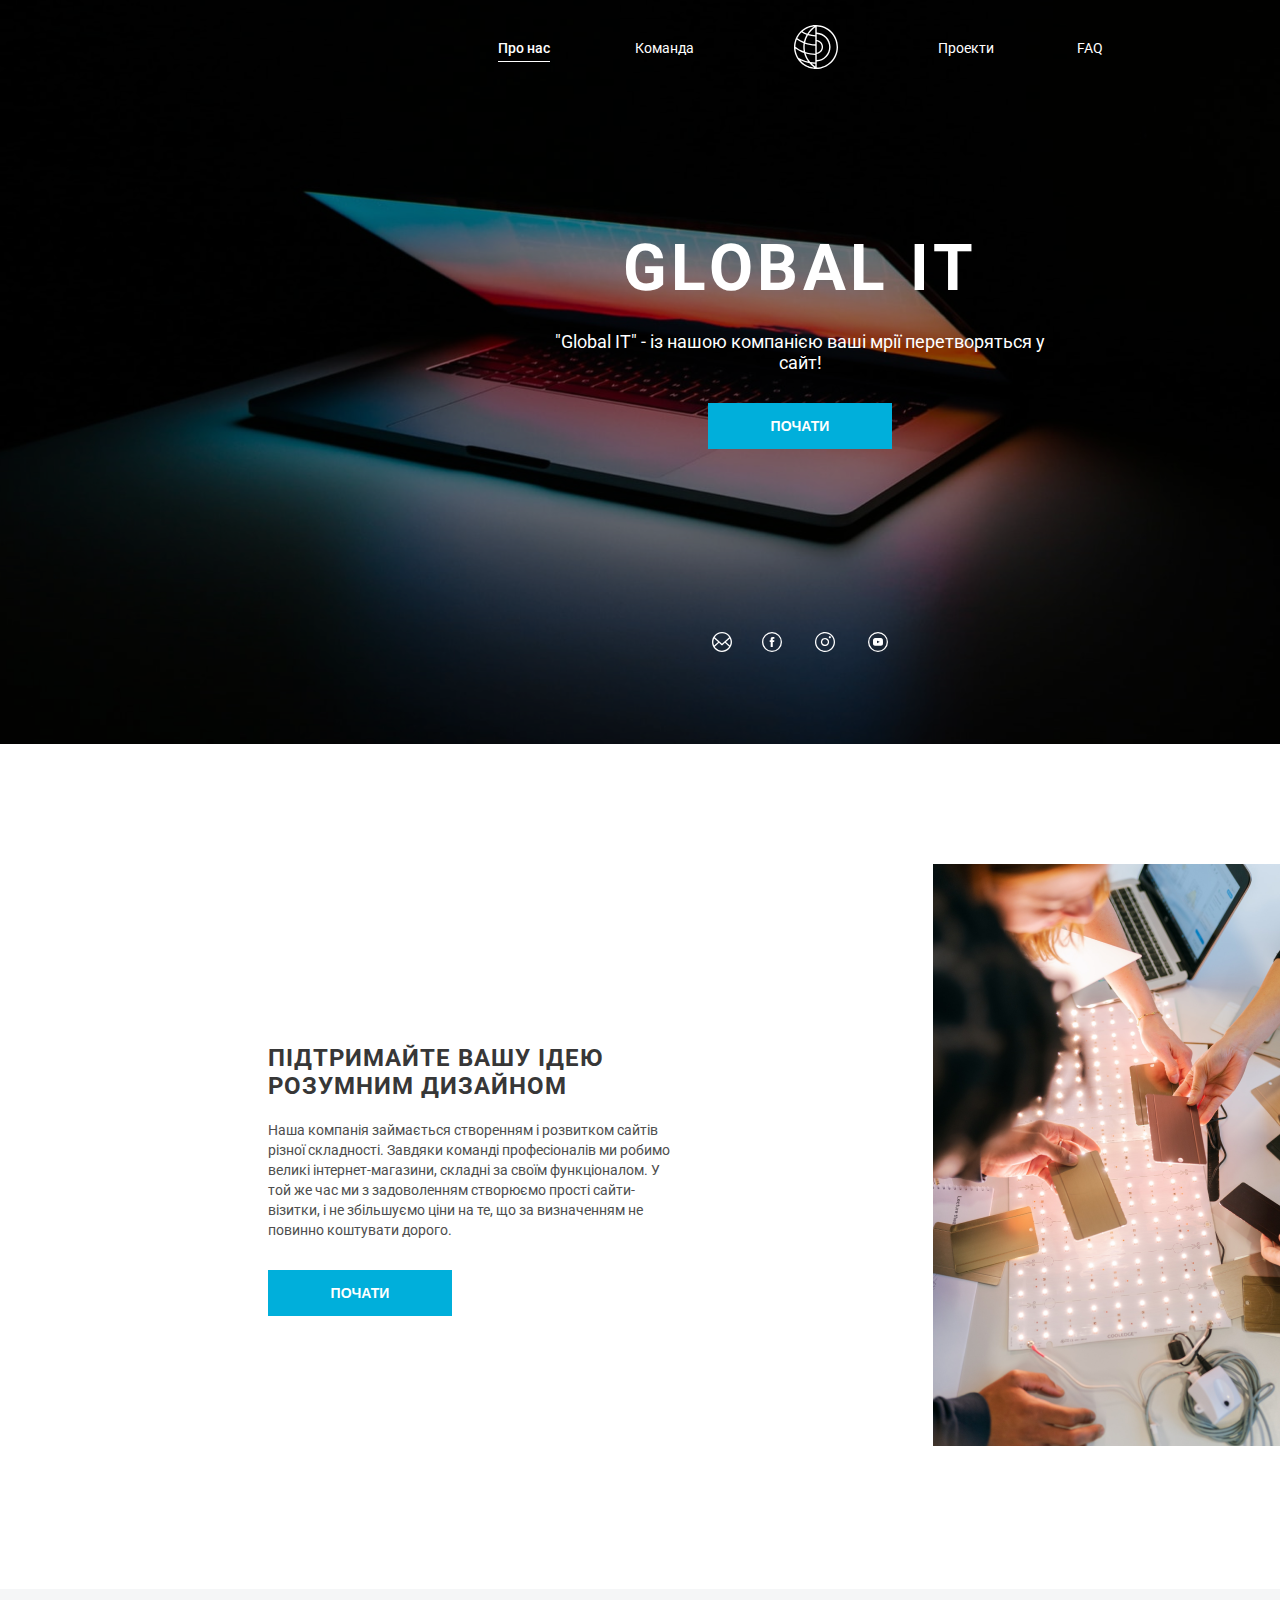
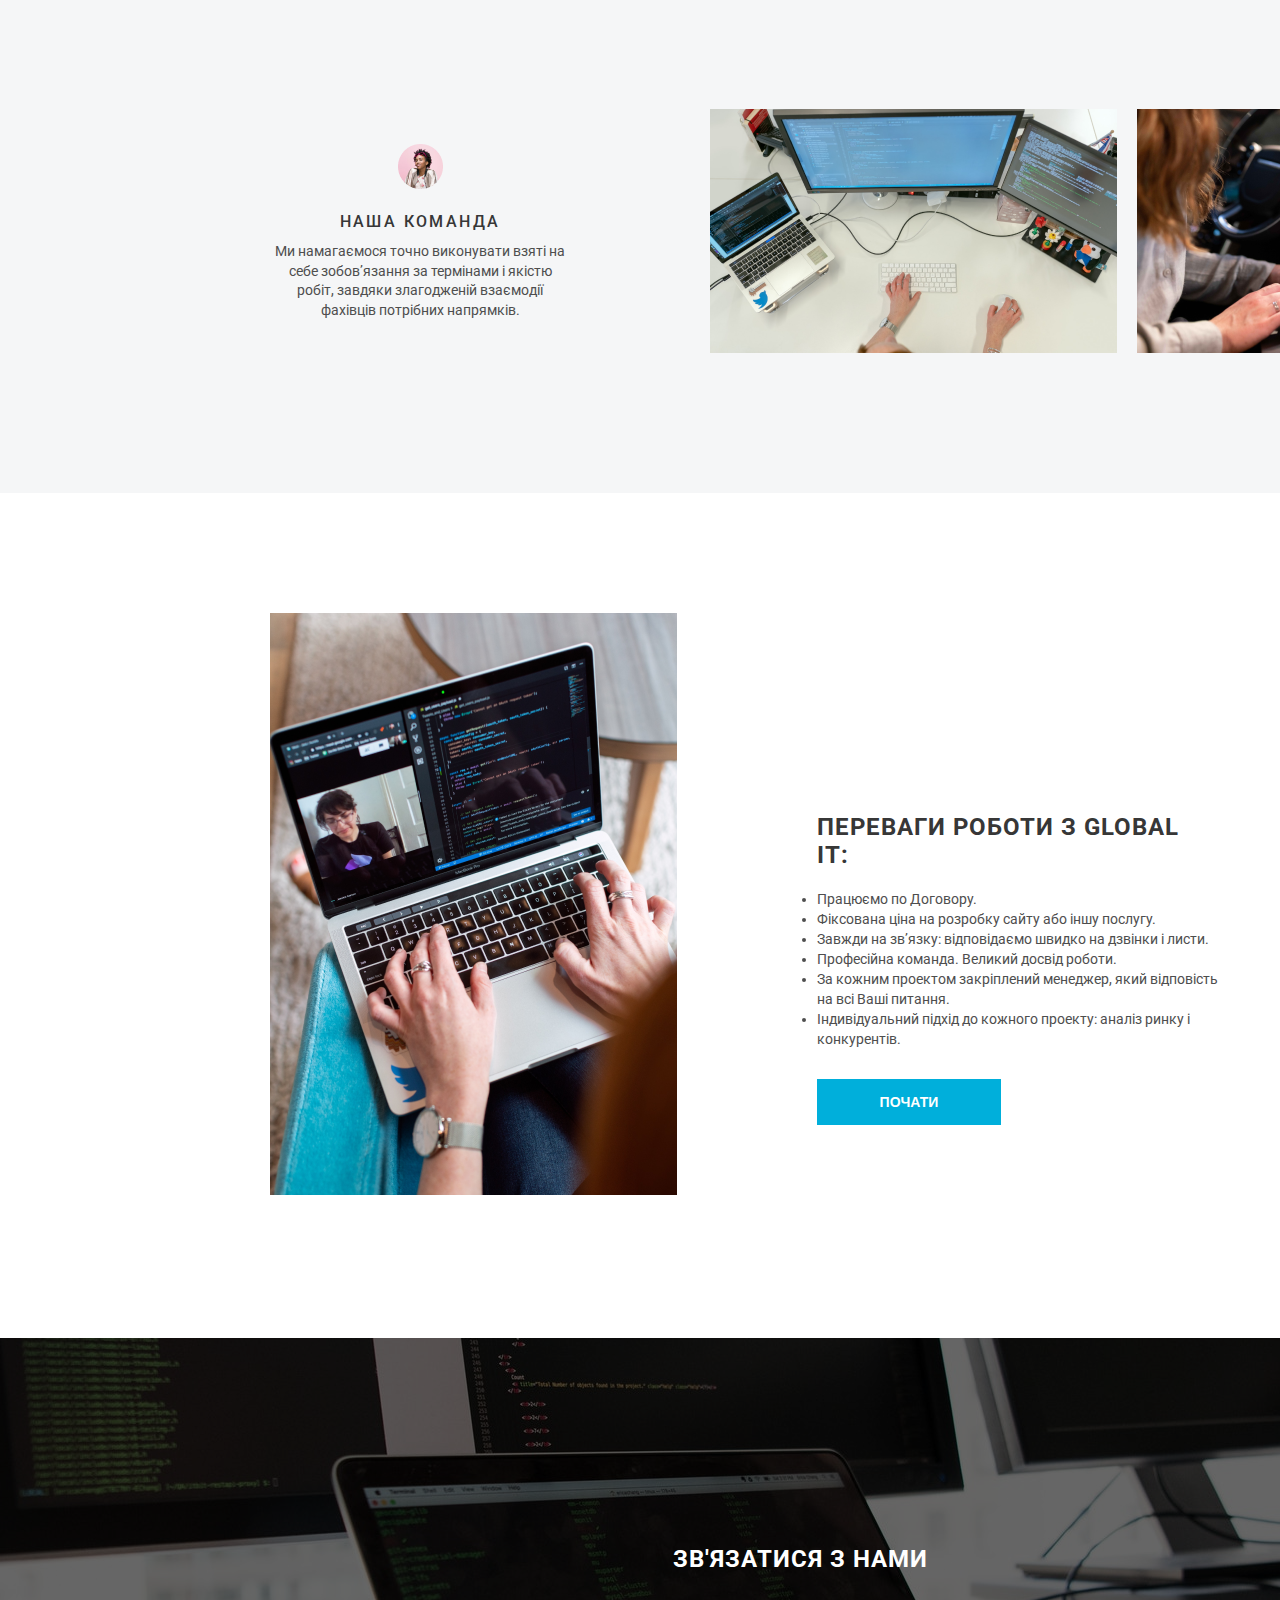
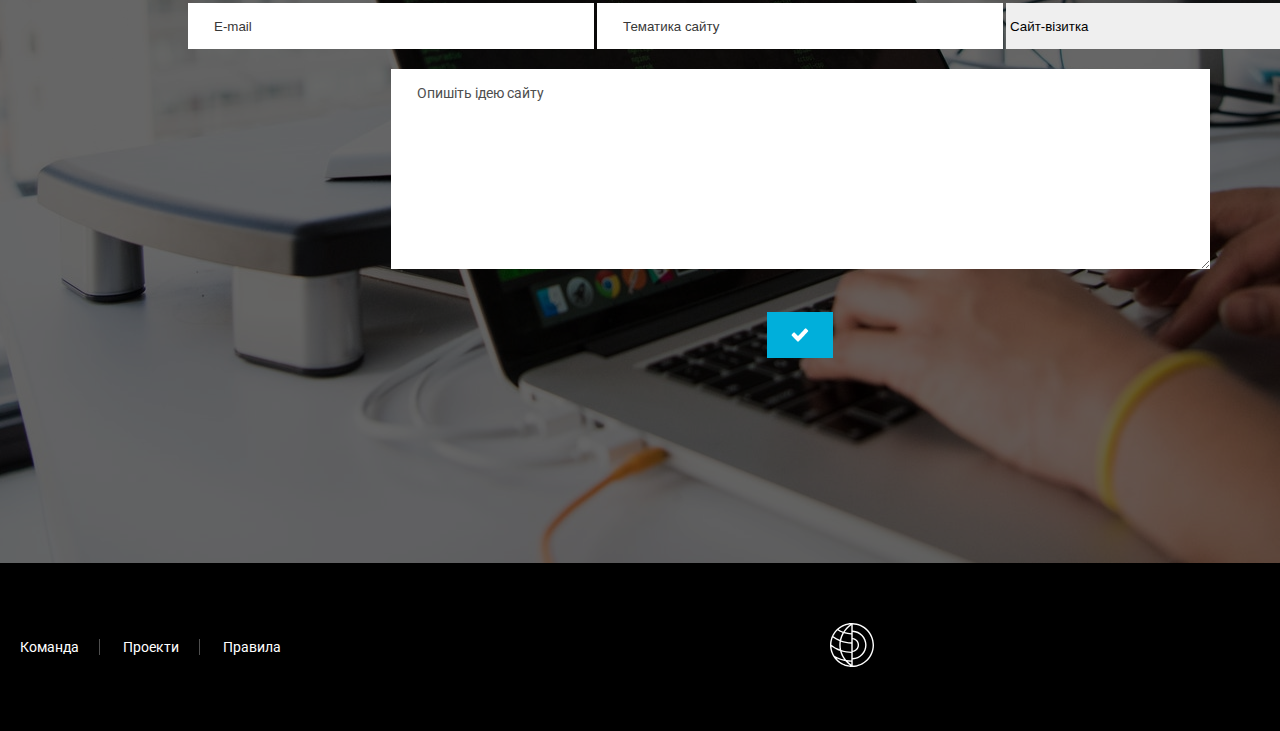
==== commit 81b0c657: "fix" ====
--- a/index.html
+++ b/index.html
@@ -117,7 +117,15 @@
                 <div class="input_wrap">
                 <input class="form_input" type="email" name="" placeholder="E-mail">
                 <input class="form_input" type="text" name="" placeholder="Тематика сайту">
+                <select class="form_select">
+                    <option>Сайт-візитка</option>
+                    <option>Корпоративний сайт</option>
+                    <option>Інтернет-Магазин</option>
+                    <option>Дизайн</option>                   
+                    <option>Підтримка сайтів</option>
+                  </select>
                 </div>
+
                 <textarea class="form_textarea" placeholder="Опишіть ідею сайту" cols="100" rows="4"></textarea>
                 <button class="form_submit"></button>
             </div>
--- a/style.css
+++ b/style.css
@@ -292,6 +292,12 @@
 .input_wrap{
     align-items: center;
     margin-bottom: 20px;
+}
+.form_select{
+    width: 406px;
+    height: 46px;
+    border: none;
+    outline:none;
 }
 .form_input{
     width: 406px;
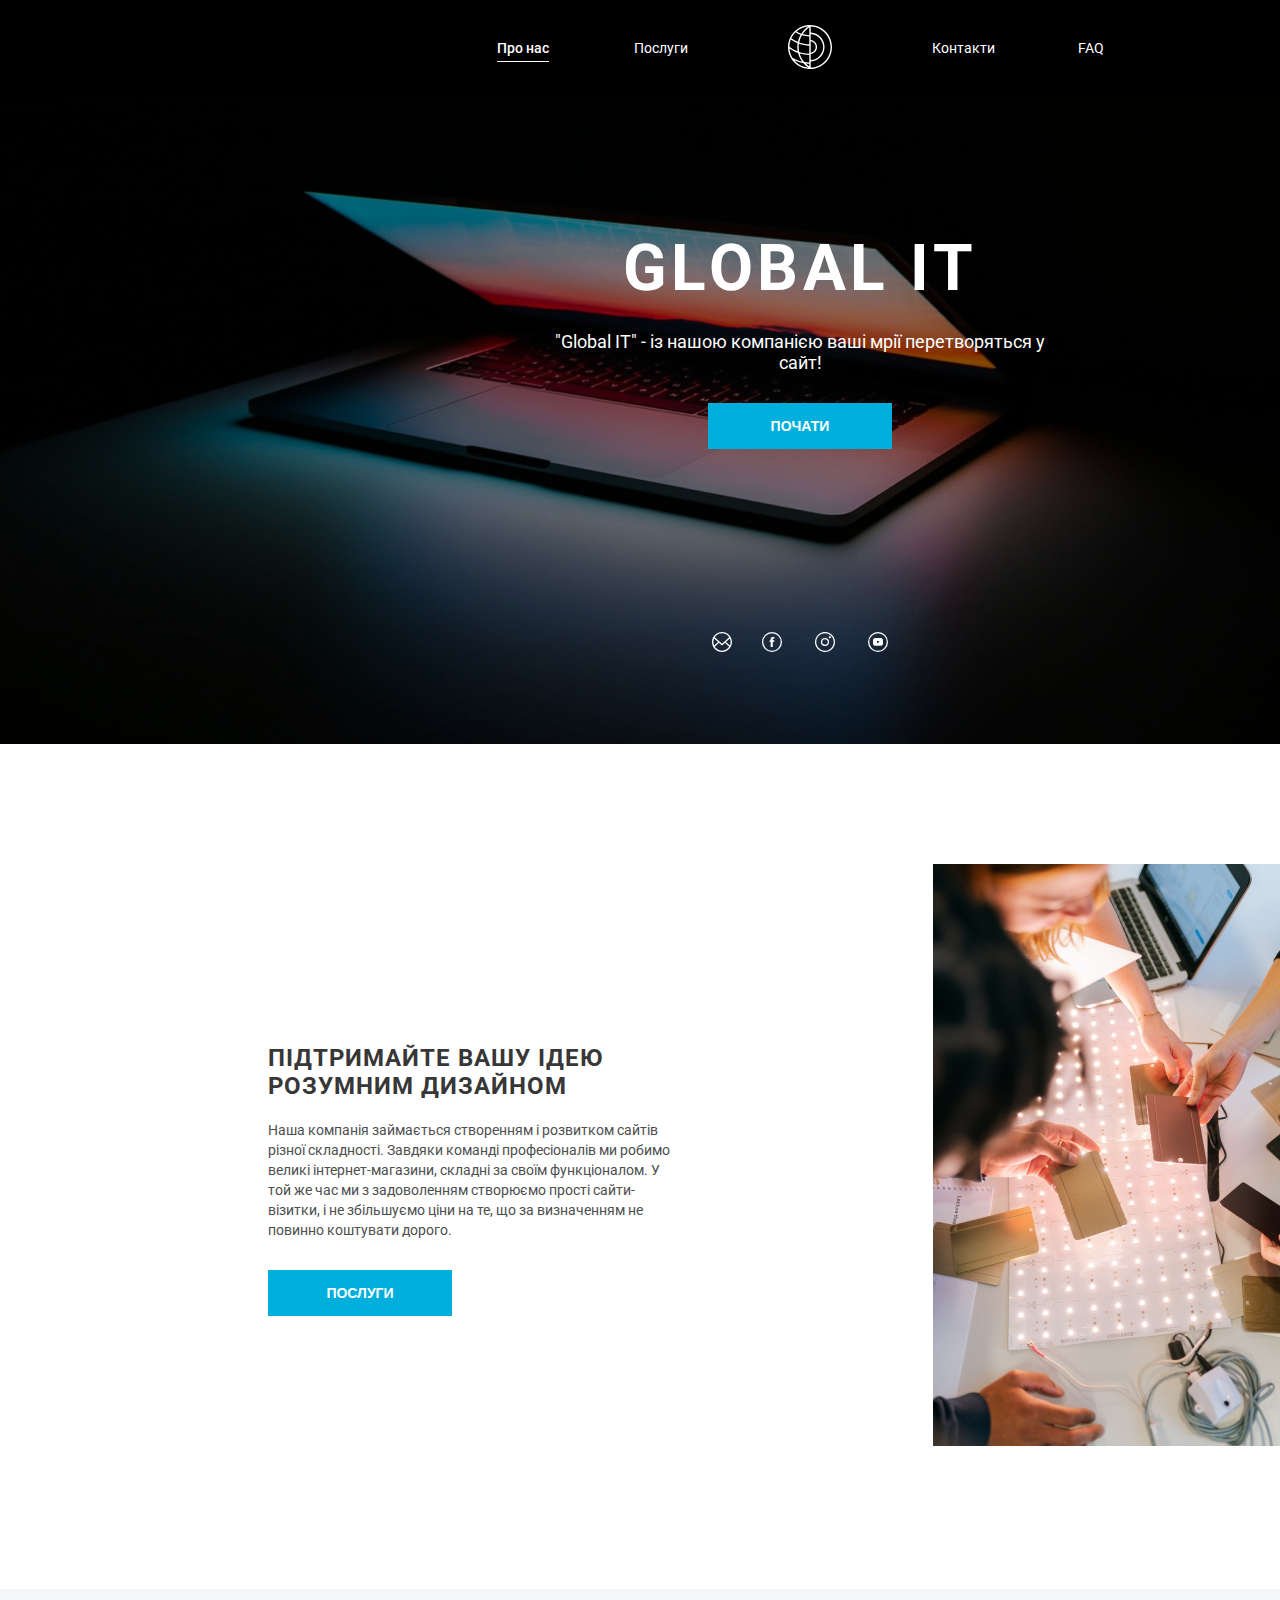
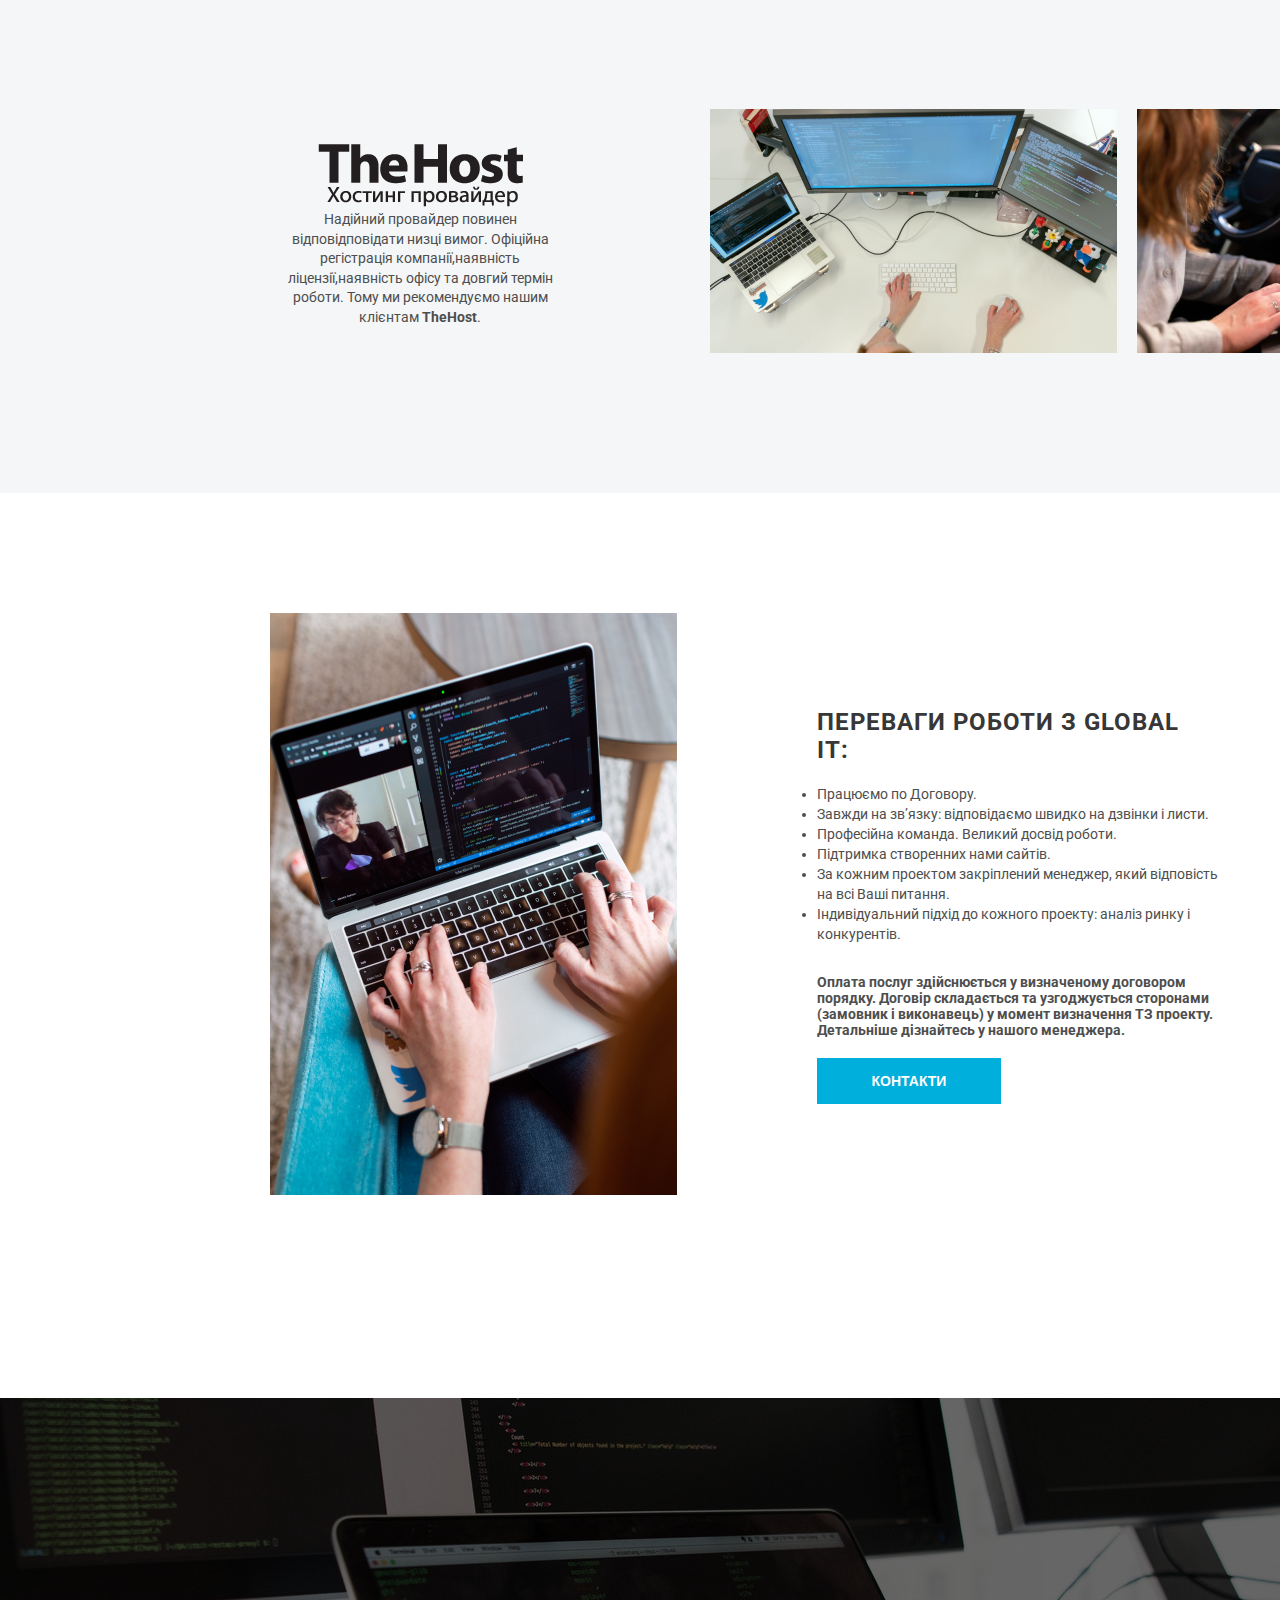
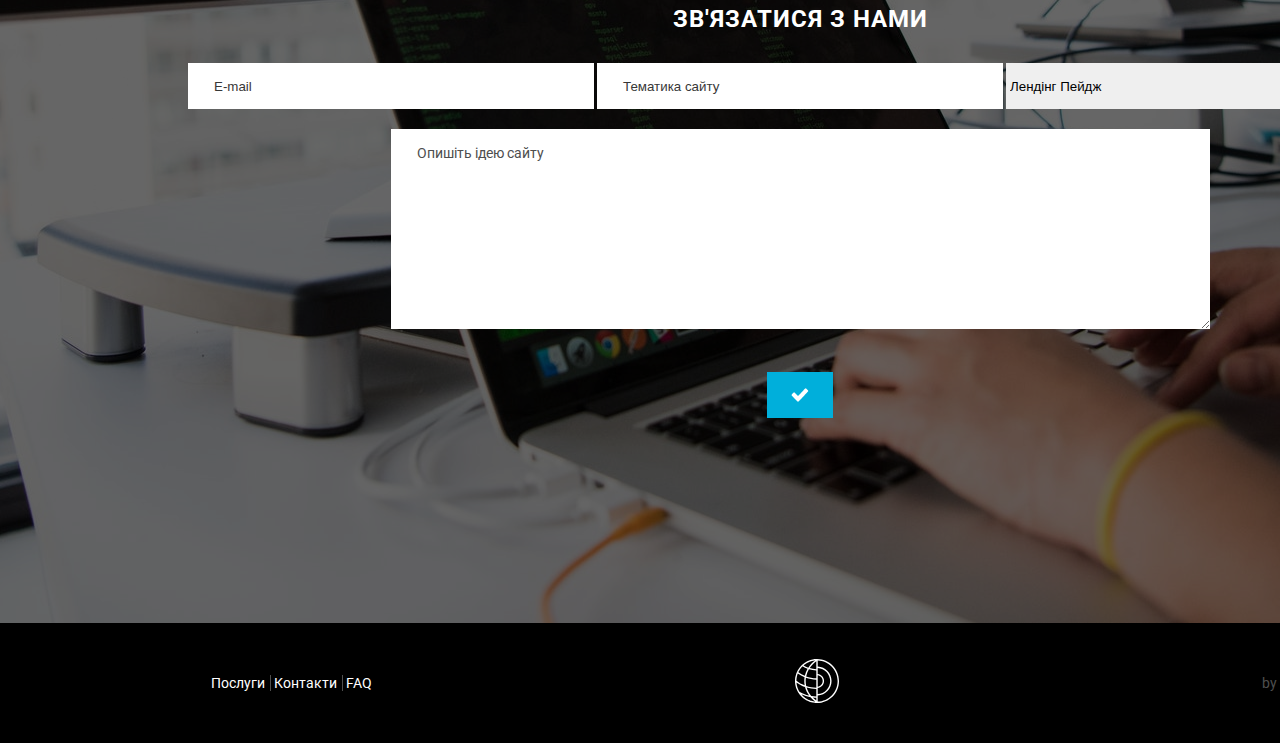
==== commit e463872d: "final v" ====
--- a/index.html
+++ b/index.html
@@ -12,13 +12,13 @@
         <div class="container">               
         <header class="header">
             <nav class="header_nav">
-                     <a class="header_nav-active" href="#rappresent">Про нас</a>
-                     <a href="#ourCommunity">Команда</a>
+                     <a class="header_nav-active" href="index.html">Про нас</a>
+                     <a href="catalog.html">Послуги</a>
                       <svg class="logo" width="44" height="45" viewBox="0 0 44 45" fill="none" xmlns="http://www.w3.org/2000/svg">
                         <path id="logo" d="M22.1556 0.000771469L21.9974 0C21.2417 0 20.493 0.0393656 19.7566 0.114239C19.4147 0.148974 19.0758 0.193745 18.74 0.243918C18.7184 0.246234 18.6953 0.248549 18.6736 0.252409C9.63014 1.62947 2.38283 8.53482 0.487836 17.4008C0.483977 17.4193 0.478575 17.4371 0.475487 17.4548C0.414507 17.7443 0.362019 18.0368 0.311846 18.3301C0.299495 18.4042 0.284057 18.4776 0.272479 18.5532C0.233112 18.7995 0.202237 19.0488 0.172133 19.2981C0.156695 19.4208 0.138169 19.542 0.125047 19.6655C0.10189 19.8801 0.0872247 20.0978 0.0710149 20.3139C0.0586646 20.4722 0.043998 20.6296 0.0347353 20.7879C0.0231569 20.9855 0.0208415 21.1846 0.0154382 21.3822C0.0115788 21.5366 0.00154379 21.6902 0 21.8453C0 21.87 0.00154441 21.8947 0.00154441 21.921C0.00154441 21.9472 0 21.9743 0 22.0013C0 22.0707 0.00694721 22.1379 0.00771911 22.2074C0.0108067 22.5972 0.0239299 22.9847 0.0486305 23.3698C0.0571214 23.5011 0.0648402 23.6323 0.0756467 23.7627C0.10961 24.1888 0.153608 24.6134 0.212272 25.0325C0.216903 25.0695 0.219991 25.1074 0.225394 25.1452C0.291777 25.6083 0.376684 26.0653 0.470855 26.5192C0.492468 26.6203 0.516396 26.7199 0.538781 26.8202C0.62369 27.2015 0.719405 27.579 0.825154 27.9533C0.846767 28.0321 0.866836 28.11 0.889221 28.1872C1.02353 28.6419 1.16865 29.0896 1.32997 29.5303C1.33769 29.5512 1.34618 29.5712 1.35313 29.5921C1.50751 30.0104 1.67655 30.4211 1.85486 30.8271C1.88419 30.8943 1.91352 30.9622 1.9444 31.0286C2.33266 31.8877 2.77341 32.7182 3.26511 33.5156C3.27514 33.5318 3.28286 33.548 3.29213 33.5642C3.29135 33.5882 3.2983 33.6129 3.29676 33.6383C3.32377 33.6792 3.35156 33.7186 3.37549 33.7618C3.39865 33.7765 3.42335 33.7888 3.4465 33.8027C4.17749 34.9475 5.01113 36.0212 5.93509 37.0092C5.94126 37.0161 5.94744 37.0223 5.95361 37.0285C6.87217 38.0096 7.88026 38.9088 8.96477 39.7093C8.98098 39.7216 8.99642 39.7317 9.01262 39.744C9.34608 39.9879 9.68726 40.2234 10.0346 40.4503C10.0748 40.4758 10.1133 40.5012 10.1527 40.5267C10.8968 41.0037 11.6695 41.4406 12.4707 41.8273C12.4861 41.8351 12.5008 41.8412 12.5162 41.8482C12.8806 42.0234 13.2503 42.1863 13.6255 42.3414C13.7096 42.3762 13.7945 42.4094 13.8779 42.4433C14.2052 42.5738 14.5371 42.6957 14.8713 42.8115C14.9516 42.8401 15.0318 42.8694 15.1137 42.8956C15.9296 43.1658 16.7663 43.3881 17.62 43.561C17.7304 43.5834 17.8408 43.6027 17.9519 43.6228C18.2692 43.6814 18.588 43.7347 18.9106 43.7802C19.0403 43.798 19.17 43.8173 19.3004 43.8327C19.6447 43.8752 19.9913 43.9084 20.3394 43.9346C20.4305 43.9416 20.5208 43.9516 20.6119 43.957C21.0202 43.9825 21.4316 43.9995 21.8453 44.0025L22.0036 44.0033C34.0467 44.0033 43.9138 34.2041 43.9995 22.1587C44.0844 10.0253 34.2859 0.0872235 22.1556 0.000771469ZM20.0654 42.4997C19.7612 42.4711 19.4594 42.4348 19.1592 42.3931C19.119 42.3877 19.0797 42.3823 19.0403 42.3769C18.7393 42.3337 18.4413 42.2828 18.1449 42.2272C18.1078 42.2195 18.07 42.2133 18.0322 42.2063C17.735 42.1477 17.4402 42.0828 17.1476 42.0111C17.1129 42.0026 17.0774 41.9948 17.0411 41.9864C16.747 41.913 16.4568 41.8343 16.1673 41.7478C16.1357 41.7378 16.1025 41.7293 16.0708 41.7201C15.7806 41.6321 15.4934 41.5387 15.2078 41.4383C15.1785 41.4275 15.1484 41.4182 15.1191 41.4074C14.8327 41.3048 14.5494 41.1975 14.2684 41.0832C14.2422 41.0717 14.216 41.0616 14.1889 41.0508C13.9064 40.935 13.627 40.8115 13.3514 40.6834C13.3283 40.6726 13.3036 40.6626 13.2804 40.651C13.0025 40.5205 12.7277 40.3839 12.4576 40.2419C12.4375 40.2311 12.4167 40.221 12.3974 40.211C12.1241 40.0659 11.8555 39.9154 11.59 39.7594C11.573 39.7486 11.5545 39.7394 11.5367 39.7278C11.2704 39.5703 11.008 39.4067 10.7494 39.2369C10.7332 39.2261 10.7177 39.2176 10.7015 39.2068C10.4429 39.0354 10.1867 38.8586 9.93504 38.6757C9.92192 38.6657 9.90879 38.6572 9.89567 38.6471C9.64326 38.4634 9.39626 38.2736 9.15234 38.079C9.13922 38.069 9.12841 38.0597 9.11606 38.0505C8.87291 37.8544 8.63363 37.6529 8.39974 37.4469C8.38739 37.436 8.37658 37.4276 8.36501 37.4167C8.13189 37.2099 7.90264 36.9984 7.67957 36.7815C7.66722 36.7699 7.65641 36.7599 7.64406 36.7483C7.42252 36.5322 7.20485 36.3099 6.99181 36.0837C6.97946 36.0713 6.96865 36.0582 6.95553 36.0459C6.74635 35.8205 6.54025 35.5905 6.33956 35.3558C6.33261 35.3473 6.32566 35.3396 6.31949 35.3319C9.18476 36.6973 12.2739 37.7008 15.5212 38.2789C16.8558 39.8088 18.3834 41.2268 20.1032 42.5028C20.0908 42.502 20.0785 42.5012 20.0654 42.4997ZM4.40983 32.6951C4.0069 32.0351 3.63948 31.3504 3.31219 30.6442C3.2929 30.6032 3.27514 30.5616 3.25662 30.5199C3.11382 30.2088 2.98028 29.8923 2.85292 29.5712C2.82822 29.5087 2.80429 29.4446 2.77882 29.3813C2.65686 29.0633 2.54107 28.7422 2.43532 28.4165C2.42066 28.3709 2.40522 28.3262 2.38978 28.2799C1.89654 26.7392 1.57775 25.1197 1.46197 23.4455C1.46119 23.4385 1.46119 23.4316 1.46042 23.4254C4.04781 25.3088 6.93006 26.8488 10.0315 27.9665C10.8181 31.0409 12.2083 33.9448 14.1449 36.5692C10.6714 35.7796 7.40863 34.4766 4.44765 32.7561C4.4353 32.7344 4.42295 32.7151 4.40983 32.6951ZM1.81086 17.9542C1.85872 17.718 1.91198 17.4841 1.96678 17.251C1.98685 17.1684 2.00538 17.0843 2.02545 17.0025C2.07639 16.801 2.13197 16.6011 2.18755 16.4027C2.22074 16.2877 2.25316 16.1727 2.28866 16.0585C2.34038 15.884 2.39596 15.7119 2.4523 15.5398C2.50016 15.397 2.54956 15.2549 2.59974 15.1129C2.65145 14.967 2.70471 14.8219 2.75952 14.6775C2.77727 14.6289 2.79888 14.5818 2.81664 14.534C4.883 16.0322 7.15005 17.2943 9.57379 18.2792C9.38313 19.5011 9.2743 20.7423 9.2743 22.0013C9.2743 23.4679 9.41633 24.9129 9.67491 26.3293C6.66607 25.1521 3.88571 23.5597 1.41411 21.6277C1.43572 20.3973 1.56772 19.1947 1.79697 18.026C1.8016 18.0021 1.80546 17.9782 1.81086 17.9542ZM3.45268 13.0712C3.65106 12.6614 3.86719 12.26 4.09103 11.8655C4.18057 11.7073 4.27089 11.5498 4.36506 11.3947C4.58505 11.0304 4.81584 10.6737 5.05667 10.3248C5.174 10.1543 5.29673 9.98675 5.41946 9.8208C5.66184 9.4912 5.91116 9.167 6.17283 8.85362C6.31023 8.68843 6.45226 8.53019 6.59428 8.37041C6.80347 8.13421 7.01728 7.90419 7.2365 7.67879C7.33762 7.57459 7.43642 7.46961 7.53908 7.36849C9.09367 8.36809 10.7702 9.211 12.5409 9.87483C11.2766 12.0701 10.3696 14.4213 9.83546 16.8697C7.51824 15.9033 5.35462 14.6714 3.38707 13.214C3.41022 13.1662 3.42952 13.1176 3.45268 13.0712ZM8.83432 6.19213C9.09985 5.97136 9.36924 5.75523 9.64712 5.54682C9.80613 5.42641 9.96977 5.3114 10.1326 5.19561C10.3704 5.02734 10.6097 4.8637 10.8551 4.70469C10.9979 4.61283 11.1407 4.51943 11.2858 4.43067C11.6332 4.2184 11.9852 4.01539 12.3457 3.82319C12.4699 3.7568 12.5973 3.69428 12.7223 3.63021C13.0481 3.46503 13.3777 3.30756 13.7127 3.15936C13.7991 3.12076 13.8848 3.07908 13.972 3.0428C14.3912 2.8645 14.818 2.7024 15.2503 2.55111C15.3421 2.51869 15.4348 2.48781 15.5282 2.45693C16.4606 2.14741 17.4216 1.89963 18.4081 1.72595C18.4537 1.71823 18.4984 1.70974 18.5447 1.70202C19.0588 1.6148 19.5791 1.54379 20.1047 1.49593C17.3352 3.55225 15.045 5.97059 13.2959 8.64675C11.6425 8.04853 10.0786 7.28435 8.6205 6.37738C8.69229 6.31563 8.76253 6.25311 8.83432 6.19213ZM22.7292 16.3688C25.5188 16.7292 27.6824 19.1144 27.6824 21.9997C27.6824 24.8851 25.5188 27.2702 22.7292 27.6307V16.3688ZM16.2522 36.976C14.1156 34.428 12.5618 31.5619 11.644 28.5052C14.6953 29.4392 17.9365 29.9657 21.2981 30.0313V37.4345C19.5814 37.4005 17.8963 37.2462 16.2522 36.976ZM21.2981 38.8393V41.6243C20.0067 40.6942 18.8211 39.6838 17.7474 38.6031C18.9145 38.7382 20.0986 38.817 21.2981 38.8393ZM11.2226 26.8897C10.8698 25.2973 10.6791 23.6639 10.6791 22.0005C10.6791 20.916 10.7617 19.8446 10.9138 18.7887C14.1565 19.9419 17.6517 20.6018 21.2981 20.6775V28.6272C17.7713 28.5554 14.385 27.9487 11.2226 26.8897ZM11.1585 17.3846C11.6733 14.913 12.6027 12.5479 13.9041 10.3465C16.2391 11.079 18.7223 11.5012 21.2981 11.5676V19.2726C17.7319 19.1962 14.3186 18.5347 11.1585 17.3846ZM14.6845 9.11143C16.3912 6.58425 18.6157 4.30485 21.2973 2.37357V10.1504C19.0009 10.0879 16.781 9.73512 14.6845 9.11143ZM22.7292 29.0487C26.2953 28.6828 29.0865 25.6608 29.0865 21.9997C29.0865 18.3386 26.2953 15.3167 22.7292 14.9508V8.88835C29.6415 9.27044 35.1528 14.994 35.1528 22.0005C35.1528 29.0062 29.6415 34.7298 22.7292 35.1119V29.0487ZM22.7292 42.5769V36.5129C30.4157 36.1292 36.5569 29.7796 36.5569 22.0005C36.5569 14.2198 30.4157 7.86945 22.7292 7.48582V1.42337C33.8136 1.81318 42.6733 10.9848 42.5946 22.1456C42.5166 33.1775 33.6715 42.1917 22.7292 42.5769Z" fill="white"/>
                         </svg>
-                     <a href="#implement">Проекти</a>
-                     <a href="#implement">FAQ</a>               
+                     <a href="contacts.html">Контакти</a>
+                     <a href="faq.html">FAQ</a>               
             </nav>
         </header>
         <div class="yourLife">
@@ -51,7 +51,7 @@
             <div class="rappresent_content">
                 <h1 class="rappresent_title main_tittle">Підтримайте ВАШУ ІДЕЮ РОЗУМНИМ ДИЗАЙНОМ</h1>
                 <p class="rappresent_text main_text">Наша компанія займається створенням і розвитком сайтів різної складності. Завдяки команді професіоналів ми робимо великі інтернет-магазини, складні за своїм функціоналом. У той же час ми з задоволенням створюємо прості сайти-візитки, і не збільшуємо ціни на те, що за визначенням не повинно коштувати дорого.</p>
-                <a href="#singUp"><button class="main_btn" >Почати</button></a>
+                <a href="catalog.html"><button class="main_btn">Послуги</button></a>
             </div>
             <div class="rappresent_img">
                 <img src="assets/rappresent_img.png" alt="Rappresent img">
@@ -64,9 +64,10 @@
             <div class="ourCommunity_wrap">
                 <div class="left_column">
                 <div class="left_column-content">
-                <img src="assets/ourcommunity_client.png" alt="Client">
-                <h1 class="ourCommunity_title">Наша команда</h1>
-                <p class="ourCommunity_text">Ми намагаємося точно виконувати взяті на себе зобов’язання за термінами і якістю робіт, завдяки злагодженій взаємодії фахівців потрібних напрямків.</p>
+                 <a href="https://thehost.ua/ua/hosting/plans">
+                <img src="assets/logo-host.png" alt="Host">
+                </a>   
+                <p class="ourCommunity_text">Надійний провайдер повинен відповідповідати низці вимог. Офіційна регістрація компанії,наявність ліцензії,наявність офісу та довгий термін роботи. Тому ми рекомендуємо нашим клієнтам <strong>TheHost</strong>.</p>
                 </div>
                 </div>
                 <div class="right_column">
@@ -99,13 +100,14 @@
                     <h1 class="implement_title main_tittle">Переваги роботи з Global IT:</h1>
                     <ul class="implement_text main_text">
                         <li>Працюємо по Договору.</li>
-                        <li>Фіксована ціна на розробку сайту або іншу послугу.</li>
                         <li>Завжди на зв’язку: відповідаємо швидко на дзвінки і листи.</li>
                         <li>Професійна команда. Великий досвід роботи.</li>
+                        <li>Підтримка створенних нами сайтів.</li>
                         <li>За кожним проектом закріплений менеджер, який відповість на всі Ваші питання.</li>
                         <li>Індивідуальний підхід до кожного проекту: аналіз ринку і конкурентів.</li>
                     </ul>
-                    <a href="#singUp"><button class="main_btn" >Почати</button></a>
+                    <p class="implement_text">Оплата послуг здійснюється у визначеному договором порядку. Договір складається та узгоджується сторонами (замовник і виконавець) у момент визначення ТЗ проекту. Детальніше дізнайтесь у нашого менеджера.</p>
+                    <a href="contacts.html"><button class="main_btn">Контакти</button></a>
                 </div>
             </div>
         </div>
@@ -118,11 +120,13 @@
                 <input class="form_input" type="email" name="" placeholder="E-mail">
                 <input class="form_input" type="text" name="" placeholder="Тематика сайту">
                 <select class="form_select">
+                    <option>Лендінг Пейдж</option>
                     <option>Сайт-візитка</option>
-                    <option>Корпоративний сайт</option>
-                    <option>Інтернет-Магазин</option>
-                    <option>Дизайн</option>                   
-                    <option>Підтримка сайтів</option>
+                    <option>Сайт каталог</option>
+                    <option>Сайт на WordPress </option>                   
+                    <option>Сайт компанії</option>
+                    <option>Інтернет магазину на opencart</option>                   
+                    <option>Інтернет-магазин</option>
                   </select>
                 </div>
 
@@ -135,9 +139,9 @@
         <div class="container">
             <div class="footer_wrap">
             <div class="footer_nav">
-                <a href="#">Команда</a>
-                <a href="#">Проекти</a>
-                <a href="#">Правила</a>
+                <a href="catalog.html">Послуги</a>
+                <a href="contacts.html">Контакти</a>
+                <a href="faq.html">FAQ</a>
             </div>
             <a href="#"><svg class="logo_footer" width="44" height="45" viewBox="0 0 44 45" fill="none" xmlns="http://www.w3.org/2000/svg">
                 <path id="logo" d="M22.1556 0.000771469L21.9974 0C21.2417 0 20.493 0.0393656 19.7566 0.114239C19.4147 0.148974 19.0758 0.193745 18.74 0.243918C18.7184 0.246234 18.6953 0.248549 18.6736 0.252409C9.63014 1.62947 2.38283 8.53482 0.487836 17.4008C0.483977 17.4193 0.478575 17.4371 0.475487 17.4548C0.414507 17.7443 0.362019 18.0368 0.311846 18.3301C0.299495 18.4042 0.284057 18.4776 0.272479 18.5532C0.233112 18.7995 0.202237 19.0488 0.172133 19.2981C0.156695 19.4208 0.138169 19.542 0.125047 19.6655C0.10189 19.8801 0.0872247 20.0978 0.0710149 20.3139C0.0586646 20.4722 0.043998 20.6296 0.0347353 20.7879C0.0231569 20.9855 0.0208415 21.1846 0.0154382 21.3822C0.0115788 21.5366 0.00154379 21.6902 0 21.8453C0 21.87 0.00154441 21.8947 0.00154441 21.921C0.00154441 21.9472 0 21.9743 0 22.0013C0 22.0707 0.00694721 22.1379 0.00771911 22.2074C0.0108067 22.5972 0.0239299 22.9847 0.0486305 23.3698C0.0571214 23.5011 0.0648402 23.6323 0.0756467 23.7627C0.10961 24.1888 0.153608 24.6134 0.212272 25.0325C0.216903 25.0695 0.219991 25.1074 0.225394 25.1452C0.291777 25.6083 0.376684 26.0653 0.470855 26.5192C0.492468 26.6203 0.516396 26.7199 0.538781 26.8202C0.62369 27.2015 0.719405 27.579 0.825154 27.9533C0.846767 28.0321 0.866836 28.11 0.889221 28.1872C1.02353 28.6419 1.16865 29.0896 1.32997 29.5303C1.33769 29.5512 1.34618 29.5712 1.35313 29.5921C1.50751 30.0104 1.67655 30.4211 1.85486 30.8271C1.88419 30.8943 1.91352 30.9622 1.9444 31.0286C2.33266 31.8877 2.77341 32.7182 3.26511 33.5156C3.27514 33.5318 3.28286 33.548 3.29213 33.5642C3.29135 33.5882 3.2983 33.6129 3.29676 33.6383C3.32377 33.6792 3.35156 33.7186 3.37549 33.7618C3.39865 33.7765 3.42335 33.7888 3.4465 33.8027C4.17749 34.9475 5.01113 36.0212 5.93509 37.0092C5.94126 37.0161 5.94744 37.0223 5.95361 37.0285C6.87217 38.0096 7.88026 38.9088 8.96477 39.7093C8.98098 39.7216 8.99642 39.7317 9.01262 39.744C9.34608 39.9879 9.68726 40.2234 10.0346 40.4503C10.0748 40.4758 10.1133 40.5012 10.1527 40.5267C10.8968 41.0037 11.6695 41.4406 12.4707 41.8273C12.4861 41.8351 12.5008 41.8412 12.5162 41.8482C12.8806 42.0234 13.2503 42.1863 13.6255 42.3414C13.7096 42.3762 13.7945 42.4094 13.8779 42.4433C14.2052 42.5738 14.5371 42.6957 14.8713 42.8115C14.9516 42.8401 15.0318 42.8694 15.1137 42.8956C15.9296 43.1658 16.7663 43.3881 17.62 43.561C17.7304 43.5834 17.8408 43.6027 17.9519 43.6228C18.2692 43.6814 18.588 43.7347 18.9106 43.7802C19.0403 43.798 19.17 43.8173 19.3004 43.8327C19.6447 43.8752 19.9913 43.9084 20.3394 43.9346C20.4305 43.9416 20.5208 43.9516 20.6119 43.957C21.0202 43.9825 21.4316 43.9995 21.8453 44.0025L22.0036 44.0033C34.0467 44.0033 43.9138 34.2041 43.9995 22.1587C44.0844 10.0253 34.2859 0.0872235 22.1556 0.000771469ZM20.0654 42.4997C19.7612 42.4711 19.4594 42.4348 19.1592 42.3931C19.119 42.3877 19.0797 42.3823 19.0403 42.3769C18.7393 42.3337 18.4413 42.2828 18.1449 42.2272C18.1078 42.2195 18.07 42.2133 18.0322 42.2063C17.735 42.1477 17.4402 42.0828 17.1476 42.0111C17.1129 42.0026 17.0774 41.9948 17.0411 41.9864C16.747 41.913 16.4568 41.8343 16.1673 41.7478C16.1357 41.7378 16.1025 41.7293 16.0708 41.7201C15.7806 41.6321 15.4934 41.5387 15.2078 41.4383C15.1785 41.4275 15.1484 41.4182 15.1191 41.4074C14.8327 41.3048 14.5494 41.1975 14.2684 41.0832C14.2422 41.0717 14.216 41.0616 14.1889 41.0508C13.9064 40.935 13.627 40.8115 13.3514 40.6834C13.3283 40.6726 13.3036 40.6626 13.2804 40.651C13.0025 40.5205 12.7277 40.3839 12.4576 40.2419C12.4375 40.2311 12.4167 40.221 12.3974 40.211C12.1241 40.0659 11.8555 39.9154 11.59 39.7594C11.573 39.7486 11.5545 39.7394 11.5367 39.7278C11.2704 39.5703 11.008 39.4067 10.7494 39.2369C10.7332 39.2261 10.7177 39.2176 10.7015 39.2068C10.4429 39.0354 10.1867 38.8586 9.93504 38.6757C9.92192 38.6657 9.90879 38.6572 9.89567 38.6471C9.64326 38.4634 9.39626 38.2736 9.15234 38.079C9.13922 38.069 9.12841 38.0597 9.11606 38.0505C8.87291 37.8544 8.63363 37.6529 8.39974 37.4469C8.38739 37.436 8.37658 37.4276 8.36501 37.4167C8.13189 37.2099 7.90264 36.9984 7.67957 36.7815C7.66722 36.7699 7.65641 36.7599 7.64406 36.7483C7.42252 36.5322 7.20485 36.3099 6.99181 36.0837C6.97946 36.0713 6.96865 36.0582 6.95553 36.0459C6.74635 35.8205 6.54025 35.5905 6.33956 35.3558C6.33261 35.3473 6.32566 35.3396 6.31949 35.3319C9.18476 36.6973 12.2739 37.7008 15.5212 38.2789C16.8558 39.8088 18.3834 41.2268 20.1032 42.5028C20.0908 42.502 20.0785 42.5012 20.0654 42.4997ZM4.40983 32.6951C4.0069 32.0351 3.63948 31.3504 3.31219 30.6442C3.2929 30.6032 3.27514 30.5616 3.25662 30.5199C3.11382 30.2088 2.98028 29.8923 2.85292 29.5712C2.82822 29.5087 2.80429 29.4446 2.77882 29.3813C2.65686 29.0633 2.54107 28.7422 2.43532 28.4165C2.42066 28.3709 2.40522 28.3262 2.38978 28.2799C1.89654 26.7392 1.57775 25.1197 1.46197 23.4455C1.46119 23.4385 1.46119 23.4316 1.46042 23.4254C4.04781 25.3088 6.93006 26.8488 10.0315 27.9665C10.8181 31.0409 12.2083 33.9448 14.1449 36.5692C10.6714 35.7796 7.40863 34.4766 4.44765 32.7561C4.4353 32.7344 4.42295 32.7151 4.40983 32.6951ZM1.81086 17.9542C1.85872 17.718 1.91198 17.4841 1.96678 17.251C1.98685 17.1684 2.00538 17.0843 2.02545 17.0025C2.07639 16.801 2.13197 16.6011 2.18755 16.4027C2.22074 16.2877 2.25316 16.1727 2.28866 16.0585C2.34038 15.884 2.39596 15.7119 2.4523 15.5398C2.50016 15.397 2.54956 15.2549 2.59974 15.1129C2.65145 14.967 2.70471 14.8219 2.75952 14.6775C2.77727 14.6289 2.79888 14.5818 2.81664 14.534C4.883 16.0322 7.15005 17.2943 9.57379 18.2792C9.38313 19.5011 9.2743 20.7423 9.2743 22.0013C9.2743 23.4679 9.41633 24.9129 9.67491 26.3293C6.66607 25.1521 3.88571 23.5597 1.41411 21.6277C1.43572 20.3973 1.56772 19.1947 1.79697 18.026C1.8016 18.0021 1.80546 17.9782 1.81086 17.9542ZM3.45268 13.0712C3.65106 12.6614 3.86719 12.26 4.09103 11.8655C4.18057 11.7073 4.27089 11.5498 4.36506 11.3947C4.58505 11.0304 4.81584 10.6737 5.05667 10.3248C5.174 10.1543 5.29673 9.98675 5.41946 9.8208C5.66184 9.4912 5.91116 9.167 6.17283 8.85362C6.31023 8.68843 6.45226 8.53019 6.59428 8.37041C6.80347 8.13421 7.01728 7.90419 7.2365 7.67879C7.33762 7.57459 7.43642 7.46961 7.53908 7.36849C9.09367 8.36809 10.7702 9.211 12.5409 9.87483C11.2766 12.0701 10.3696 14.4213 9.83546 16.8697C7.51824 15.9033 5.35462 14.6714 3.38707 13.214C3.41022 13.1662 3.42952 13.1176 3.45268 13.0712ZM8.83432 6.19213C9.09985 5.97136 9.36924 5.75523 9.64712 5.54682C9.80613 5.42641 9.96977 5.3114 10.1326 5.19561C10.3704 5.02734 10.6097 4.8637 10.8551 4.70469C10.9979 4.61283 11.1407 4.51943 11.2858 4.43067C11.6332 4.2184 11.9852 4.01539 12.3457 3.82319C12.4699 3.7568 12.5973 3.69428 12.7223 3.63021C13.0481 3.46503 13.3777 3.30756 13.7127 3.15936C13.7991 3.12076 13.8848 3.07908 13.972 3.0428C14.3912 2.8645 14.818 2.7024 15.2503 2.55111C15.3421 2.51869 15.4348 2.48781 15.5282 2.45693C16.4606 2.14741 17.4216 1.89963 18.4081 1.72595C18.4537 1.71823 18.4984 1.70974 18.5447 1.70202C19.0588 1.6148 19.5791 1.54379 20.1047 1.49593C17.3352 3.55225 15.045 5.97059 13.2959 8.64675C11.6425 8.04853 10.0786 7.28435 8.6205 6.37738C8.69229 6.31563 8.76253 6.25311 8.83432 6.19213ZM22.7292 16.3688C25.5188 16.7292 27.6824 19.1144 27.6824 21.9997C27.6824 24.8851 25.5188 27.2702 22.7292 27.6307V16.3688ZM16.2522 36.976C14.1156 34.428 12.5618 31.5619 11.644 28.5052C14.6953 29.4392 17.9365 29.9657 21.2981 30.0313V37.4345C19.5814 37.4005 17.8963 37.2462 16.2522 36.976ZM21.2981 38.8393V41.6243C20.0067 40.6942 18.8211 39.6838 17.7474 38.6031C18.9145 38.7382 20.0986 38.817 21.2981 38.8393ZM11.2226 26.8897C10.8698 25.2973 10.6791 23.6639 10.6791 22.0005C10.6791 20.916 10.7617 19.8446 10.9138 18.7887C14.1565 19.9419 17.6517 20.6018 21.2981 20.6775V28.6272C17.7713 28.5554 14.385 27.9487 11.2226 26.8897ZM11.1585 17.3846C11.6733 14.913 12.6027 12.5479 13.9041 10.3465C16.2391 11.079 18.7223 11.5012 21.2981 11.5676V19.2726C17.7319 19.1962 14.3186 18.5347 11.1585 17.3846ZM14.6845 9.11143C16.3912 6.58425 18.6157 4.30485 21.2973 2.37357V10.1504C19.0009 10.0879 16.781 9.73512 14.6845 9.11143ZM22.7292 29.0487C26.2953 28.6828 29.0865 25.6608 29.0865 21.9997C29.0865 18.3386 26.2953 15.3167 22.7292 14.9508V8.88835C29.6415 9.27044 35.1528 14.994 35.1528 22.0005C35.1528 29.0062 29.6415 34.7298 22.7292 35.1119V29.0487ZM22.7292 42.5769V36.5129C30.4157 36.1292 36.5569 29.7796 36.5569 22.0005C36.5569 14.2198 30.4157 7.86945 22.7292 7.48582V1.42337C33.8136 1.81318 42.6733 10.9848 42.5946 22.1456C42.5166 33.1775 33.6715 42.1917 22.7292 42.5769Z" fill="white"/>
--- a/style.css
+++ b/style.css
@@ -52,6 +52,7 @@
  justify-content: center;
  align-items: center;
  position: relative;
+ background-color: #000;
 }
 
 .header_nav{
@@ -258,16 +259,21 @@
 .implement_wrap{
     display: flex;
     margin-top: 120px;
-
+    align-items: center;
+    margin-bottom: 200px;
 }
 .implement_img{
     margin-left: 270px;
     margin-right: 140px;
-    margin-bottom: 140px;
+
 }
 .implement_content{
     width: 408px;
-    margin-top: 200px;
+
+}
+.implement_content p{
+    font-weight: 700;
+    margin-bottom: 20px;
 }
 /* 4block*/
 .singUp{
@@ -404,20 +410,15 @@
     .footer_wrap{
         display: flex;
         align-items: center;
-        justify-content: space-between;
-        padding-top: 60px;
-        padding-bottom: 60px;
-    }
-    .logo_footer{
-        margin-right: 51px;
+        justify-content: space-around;
+        padding: 36px 0;
     }
     .footer_nav a{
         color: #FFFFFF;
         text-decoration: none;
         position: relative;
         border-right:1px solid #4E4E4E;
-        padding-right:20px;
-        padding-left: 20px;
+        padding-right:5px;
     }
     .footer_nav a:hover{
         color: #00AFDB;
@@ -427,4 +428,120 @@
         border: none;
     }
 
-
+/* catalog*/
+.catalog{
+    background-color: #000;
+}
+.catalog_maintext{
+    font-weight: bold;
+    font-size: 64px;
+    align-items: center;
+    text-align: center;
+    color: #000;
+    margin-bottom: 80px;
+    margin-top: 40px;
+}
+.catalog_grid{
+    width: 1021px;
+    text-align: center;
+    margin: 0 auto;
+    display: grid;
+    grid-template-columns: repeat(3, 320px);
+    grid-gap: 30px;
+}
+.catalog_grid div{
+    font-size: 17px;
+}
+.grid_header{
+    font-weight: 700;
+    font-size: 18px;
+    color: #000;
+    position: relative;
+}
+.grid_header::after{
+    content: "";
+    display: block;
+    width: 100%;
+    height: 1px;
+    background: #000;
+    z-index: 1;
+    position: absolute;
+    top: 31px;
+}
+.catalog_text{
+    text-align: center;
+    margin: 50px 0;
+}
+.catalog_btn{
+    text-align: center;
+    margin-bottom: 90px;
+}
+
+/* Contacts*/
+.contacts{
+    text-align: center;
+}
+.contacts_title{
+    text-align: center;
+    margin: 30px 0;
+    color: #000;
+    font-size: 64px;
+}
+.contacts_wrap{
+    display: flex;
+    text-align: center;
+    justify-content: center;
+    margin: 40px 0;
+    
+}
+.contacts_left{
+    width: 167px;
+    margin-right: 40px;
+}
+.contacts_left p{
+    line-height: 22px;
+}
+.contacts_right{
+    display: flex;
+    flex-direction: column;
+    
+}
+.contacts_right a{
+    padding: 6px 0;
+    color: #4E4E4E;
+    text-decoration: none;
+}
+.contacts_subtitle{
+    padding-bottom: 15px;
+}
+.map{
+    margin-bottom: 20px;
+}
+.contacts_btn{
+    margin-bottom: 40px;
+}
+
+
+.FAQ_wrap{
+    width: 1000px;
+    margin: 0 auto;
+}
+.FAQ_tittle{
+    text-align: center;
+    margin: 20px 0;
+}
+.que{
+    padding: 20px 0;
+}
+.ans a {
+    text-decoration: none;
+    color: inherit;
+    font-weight: 700;
+}
+.ans a:hover {
+text-decoration: underline;
+}
+.contacts_btn{
+    padding: 20px 0;
+    text-align: center;
+}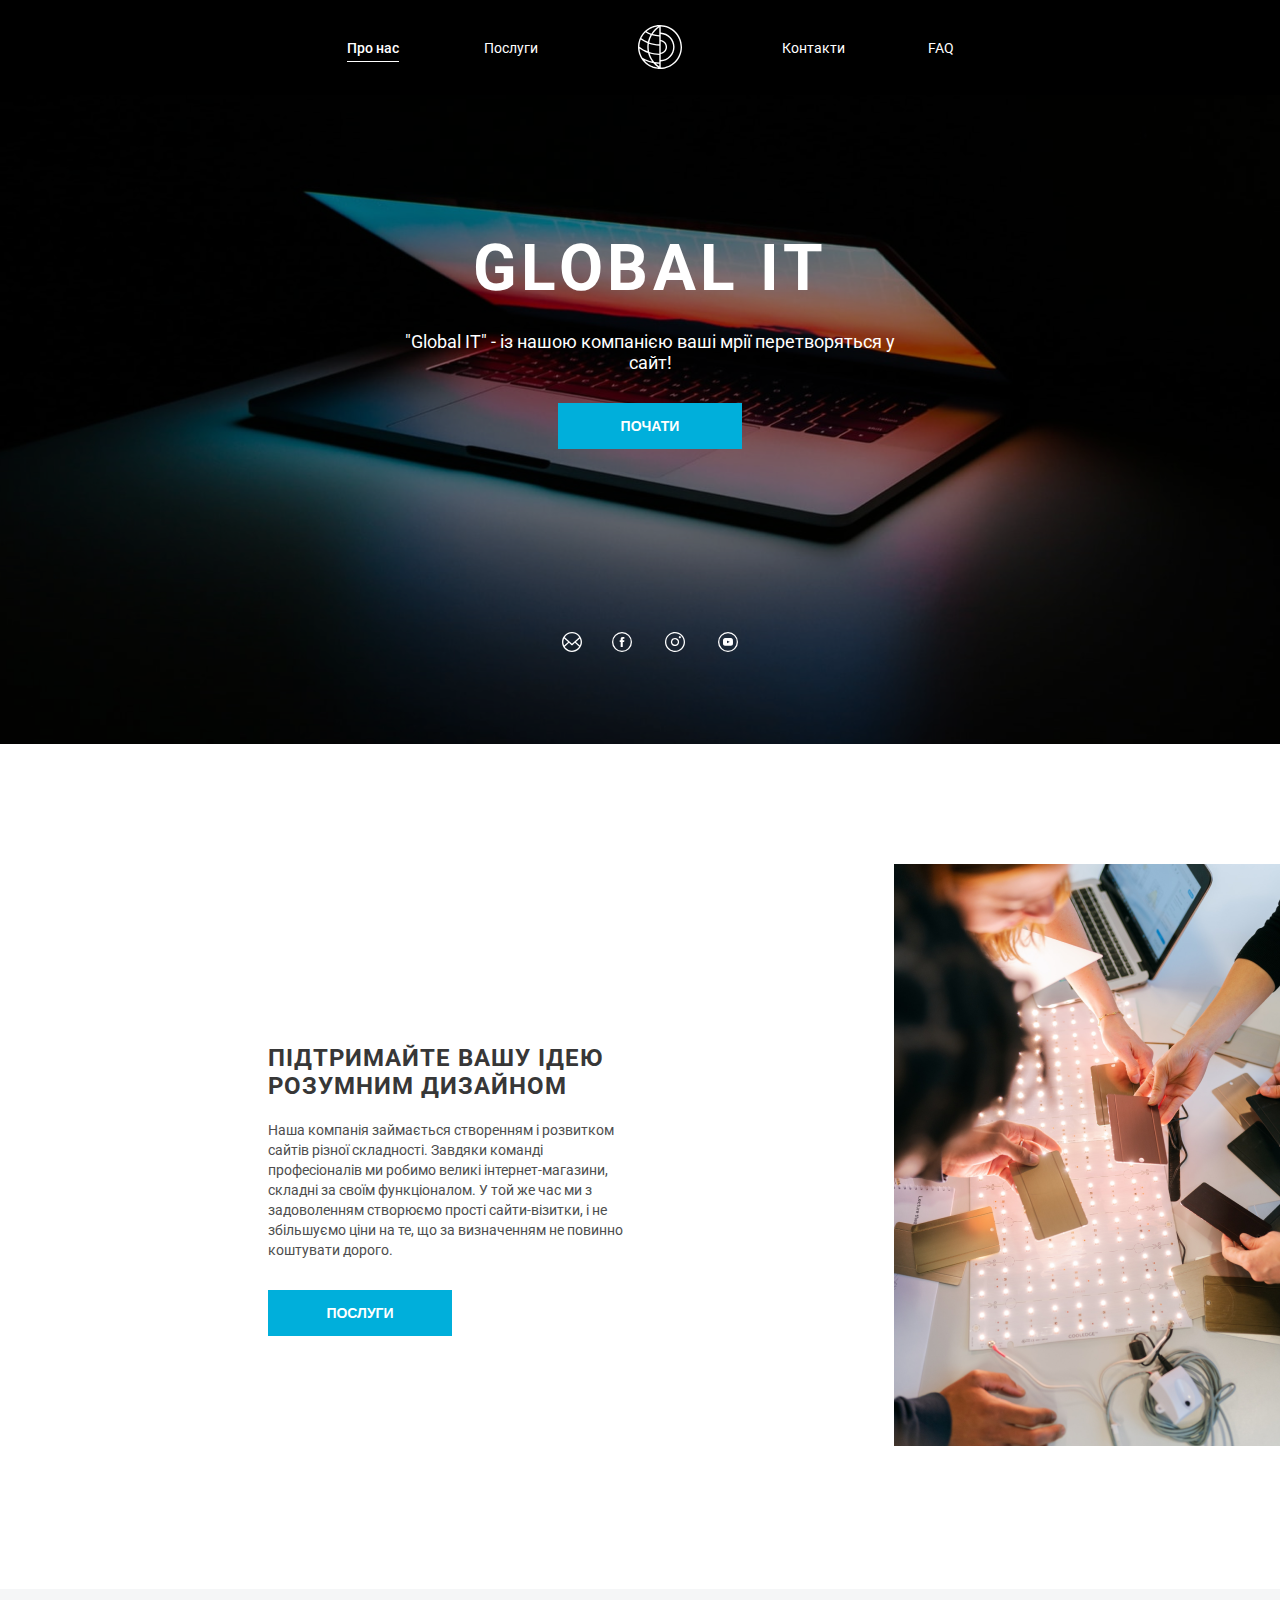
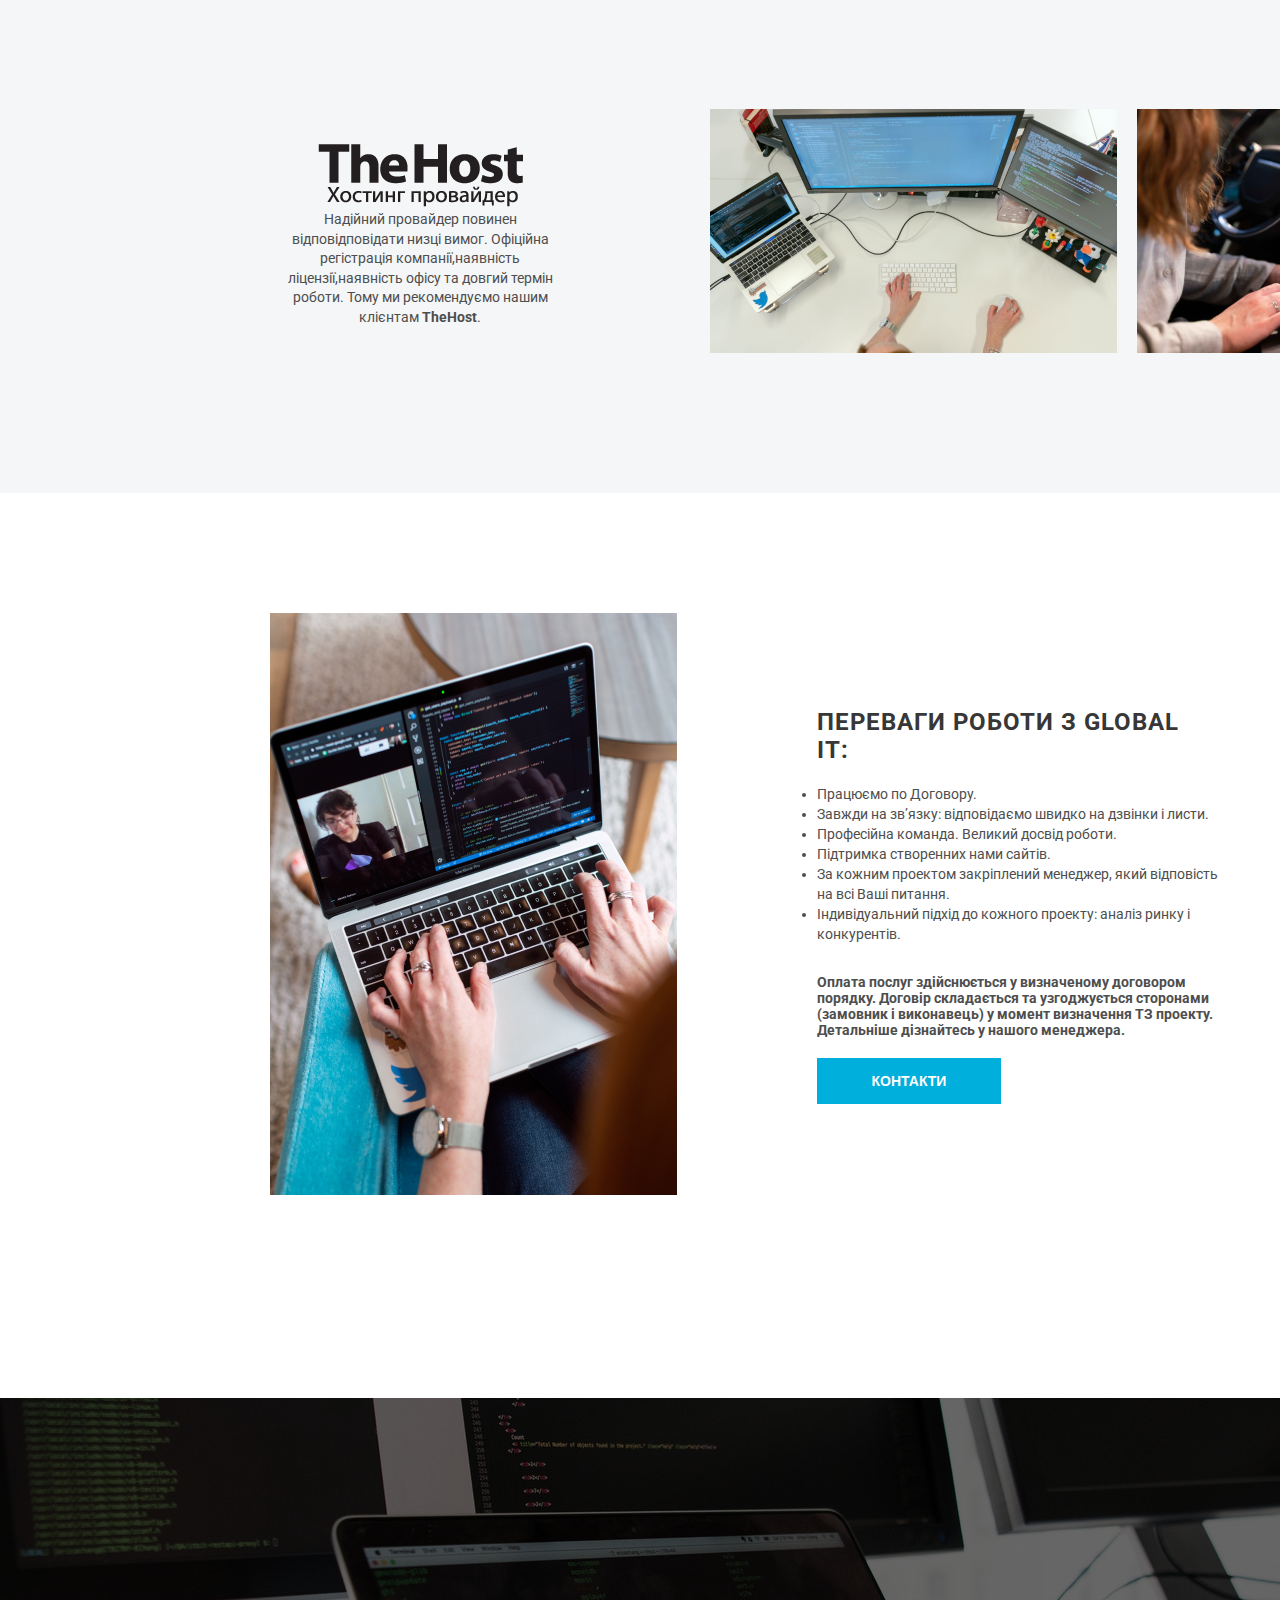
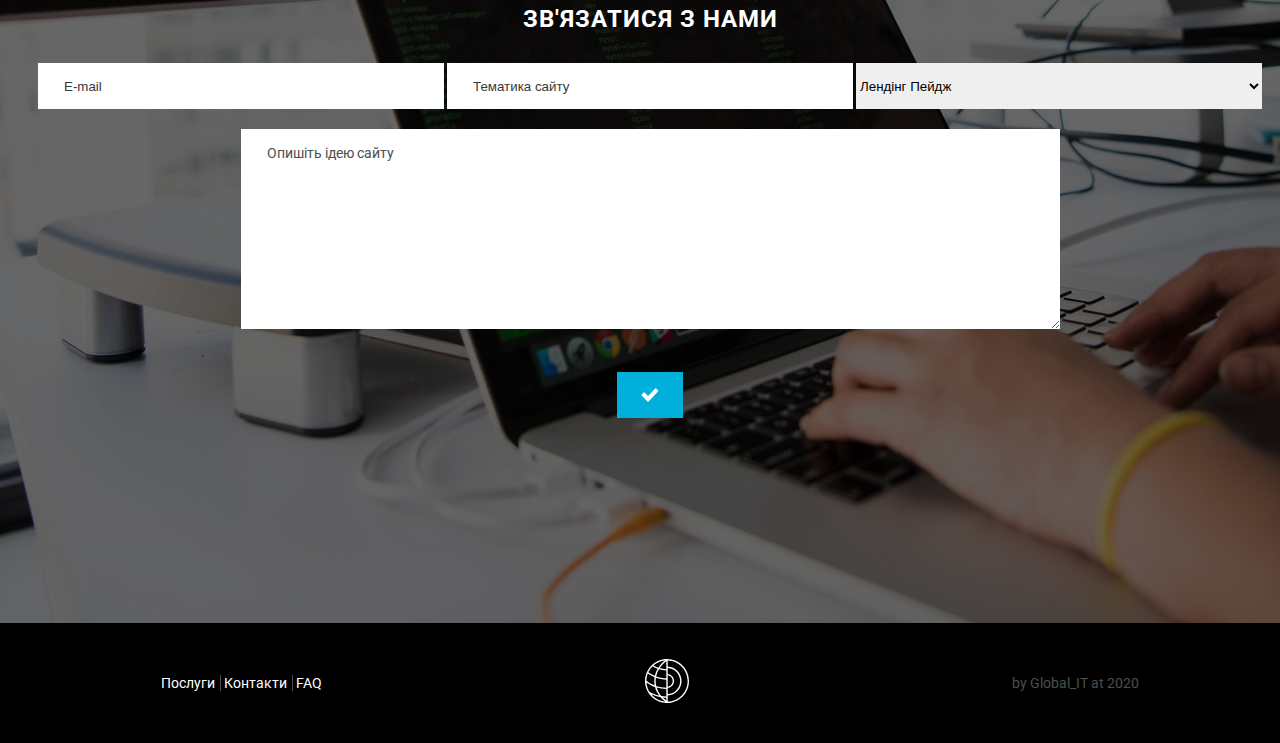
==== commit cb0b8d0b: "seo" ====
--- a/index.html
+++ b/index.html
@@ -3,9 +3,12 @@
 <head>
     <meta charset="UTF-8">
     <meta name="viewport" content="width=device-width, initial-scale=1.0">
+    <meta name="viewport" content='width=1300' />
+    <meta name="keywords" content="Global_IT, веб-студія, сайти на заказ, сайти під ключ, лендінги, інтернет-магазин,онлайн-магазин,замовити сайт, розробка сайтів" />
+    <meta name="description" content="Ми Global_IT.Веб-студія, основні продукти якої - розробка сайтів та підтримка готових проектів.Створимо сайт, який буде виділяти вашу компанію на фоні конкурентів!">
     <link rel="stylesheet" href="style.css">
     <link href="https://fonts.googleapis.com/css2?family=Roboto:wght@400;500;700&display=swap" rel="stylesheet">
-    <title>Global_IT</title>
+    <title>Global_IT - Перетворимо вашу ідею в сайт</title>
 </head>
 <body>
     <div class="firstBlock">
--- a/style.css
+++ b/style.css
@@ -18,6 +18,7 @@
     font-family: 'Roboto', sans-serif;
     color: #4E4E4E;
     font-size: 14px;
+
 }
 
 .container{
@@ -182,11 +183,12 @@
 }
 /* 2block*/
 .ourCommunity{
+    
+    position: relative;
+}
+.ourCommunity_wrap{
+    display: flex;
     background-color: #F5F6F7;
-    position: relative;
-}
-.ourCommunity_wrap{
-    display: flex;
     
 }
 .left_column-content{
@@ -544,4 +546,14 @@
 .contacts_btn{
     padding: 20px 0;
     text-align: center;
+}
+
+@media (max-width: 1600px){
+    .container{
+       width: 1300px;
+       
+    }
+    body {
+        min-width: 1000px;
+    }
 }